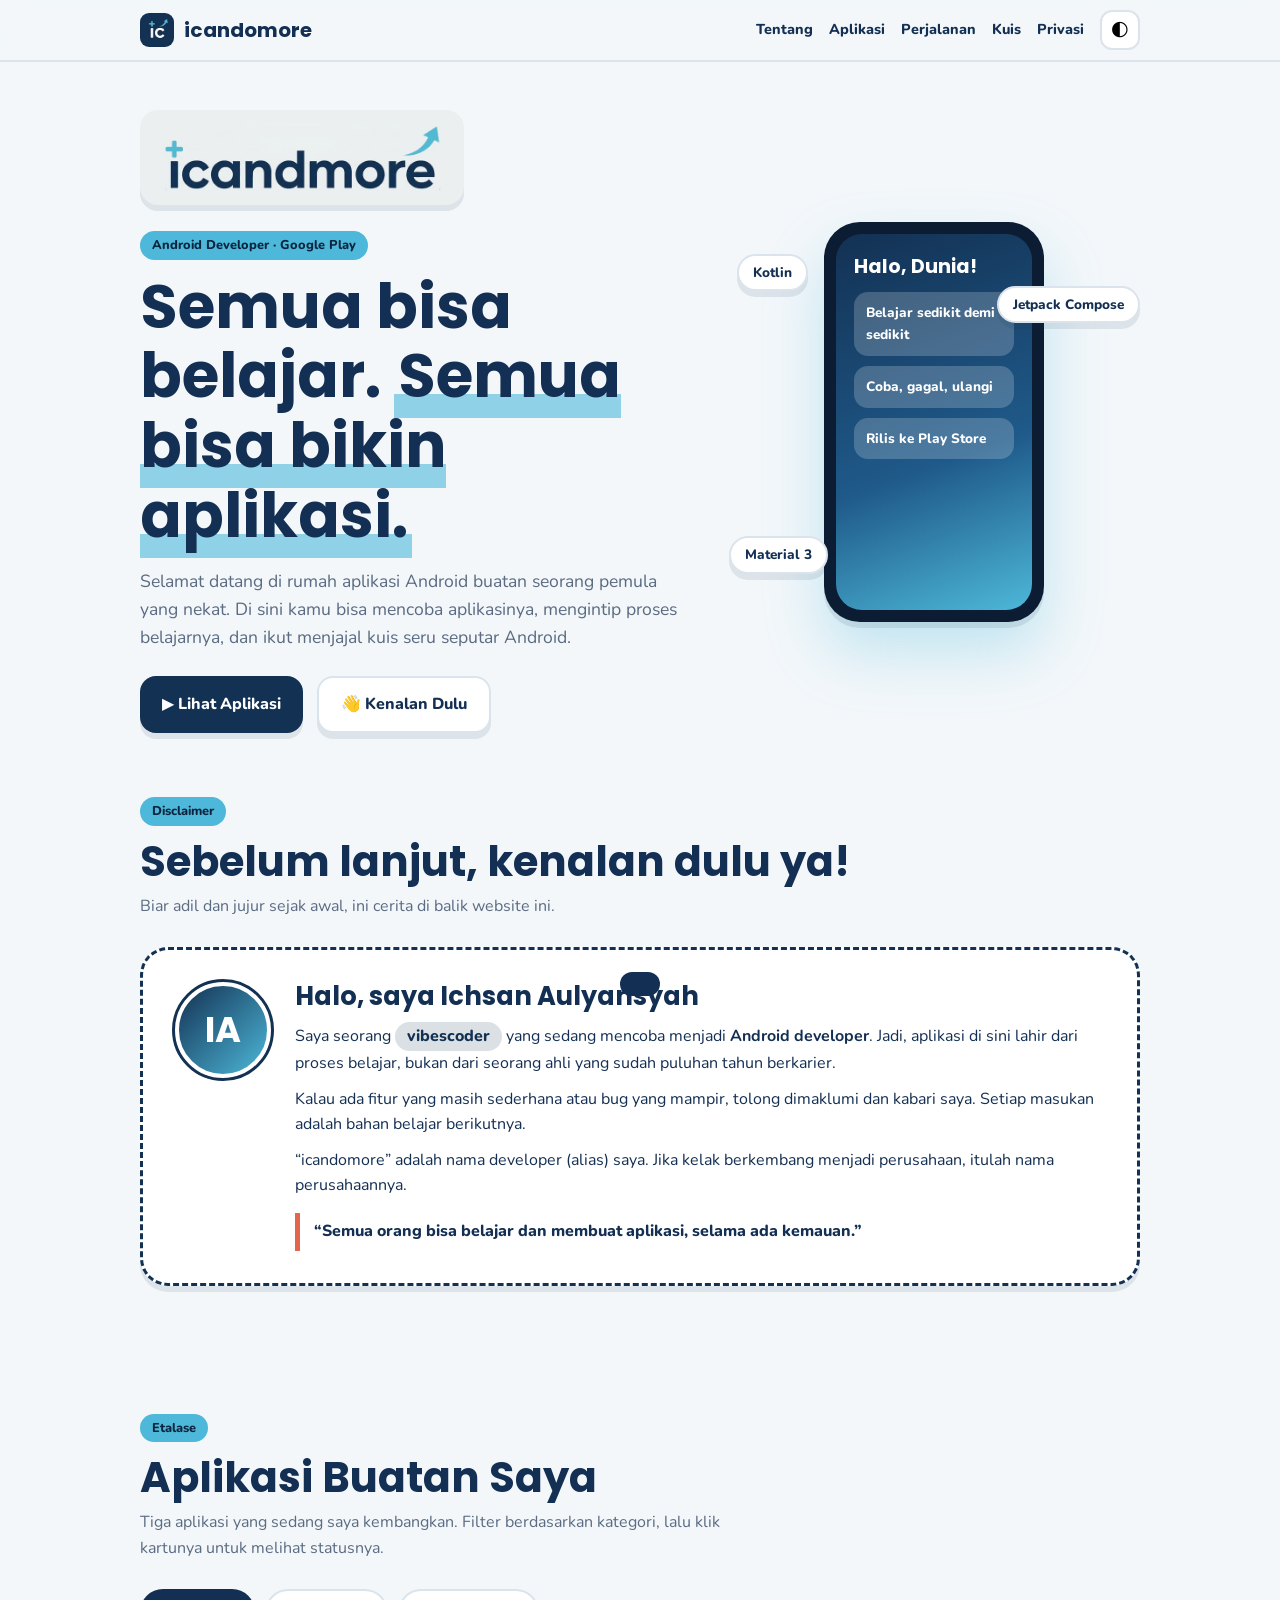
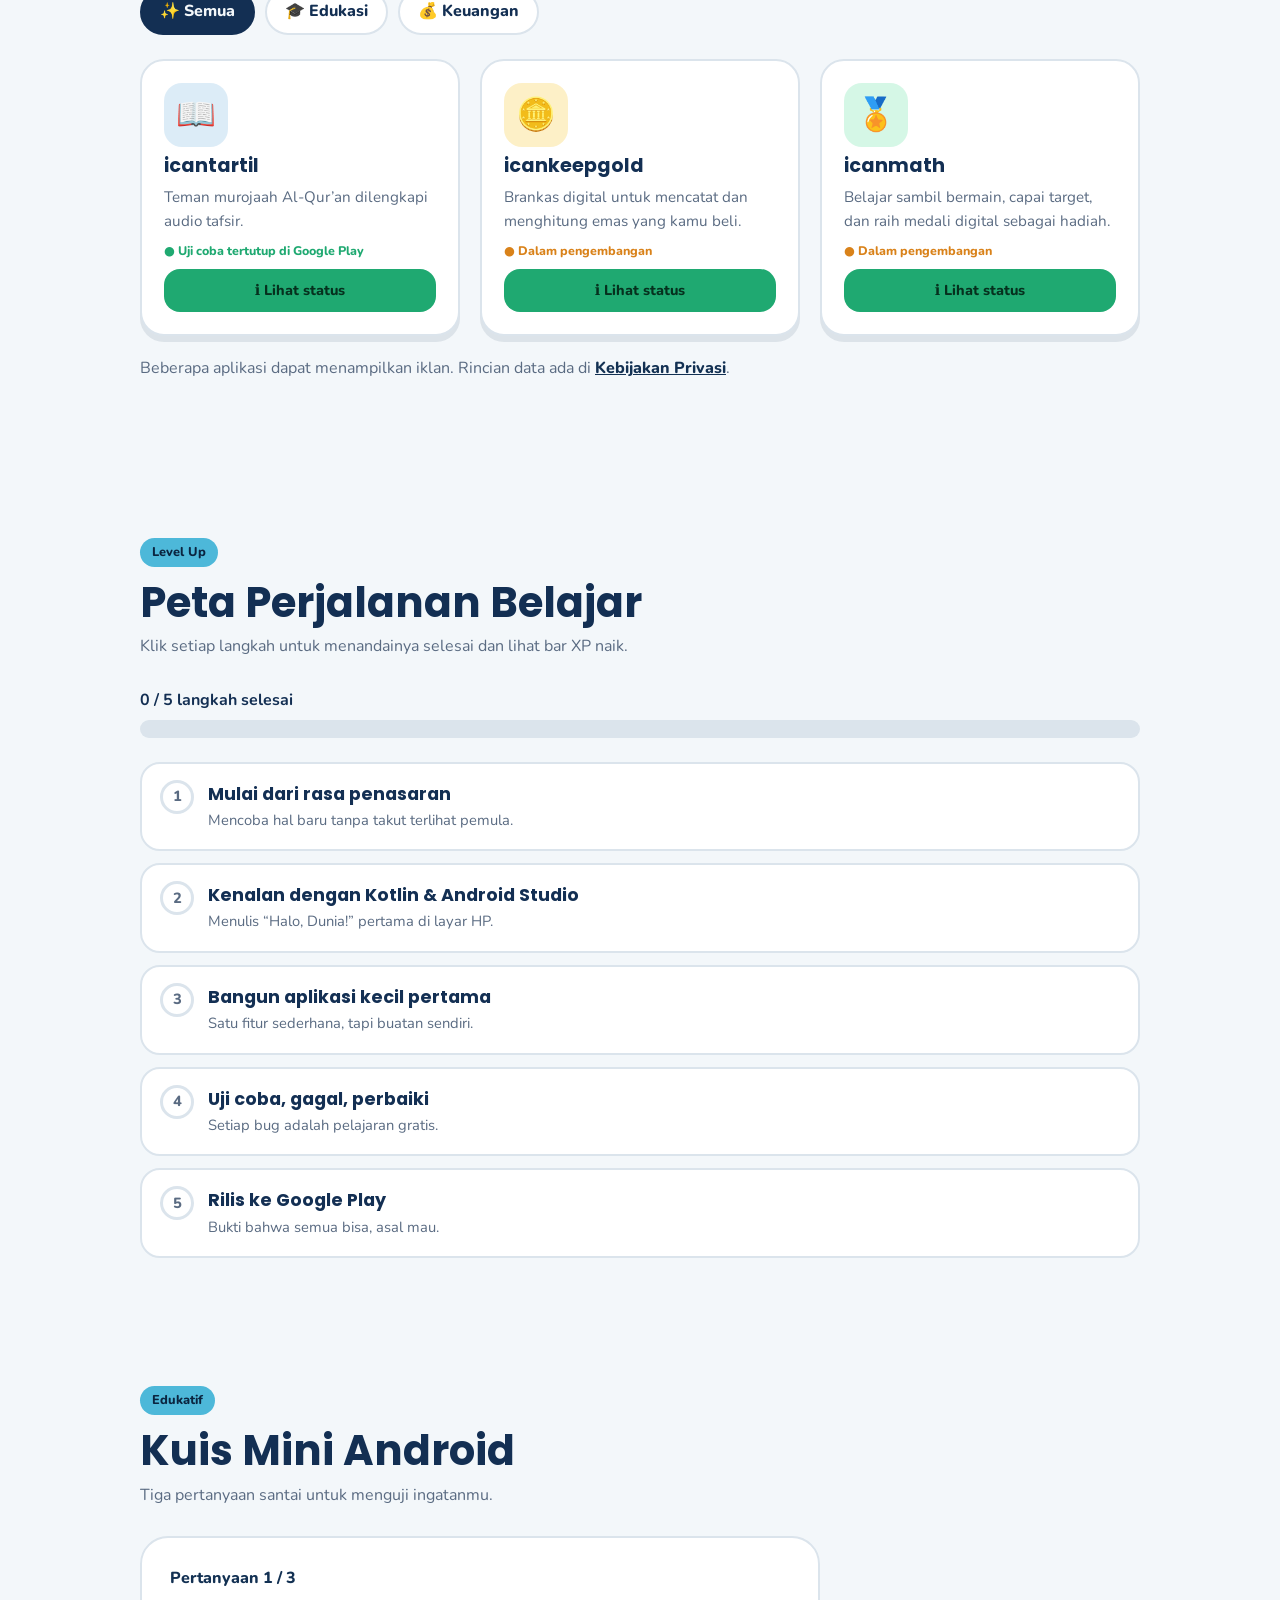
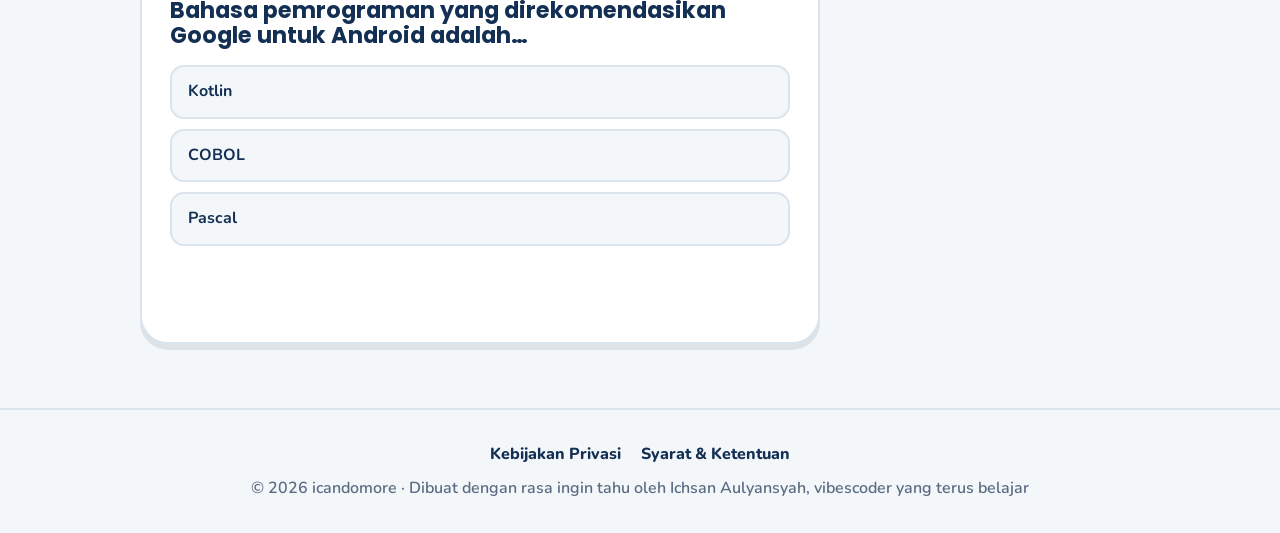
==== index.html @ beac6a64 "Add files via upload" ====
<!DOCTYPE html>
<html lang="id">
<head>
<meta charset="utf-8">
<meta name="viewport" content="width=device-width, initial-scale=1, viewport-fit=cover">
<title>icandomore · Ichsan Aulyansyah</title>
<meta name="theme-color" content="#133153">
<link rel="icon" type="image/png" href="[data-uri]">
<link rel="preconnect" href="https://fonts.googleapis.com">
<link href="https://fonts.googleapis.com/css2?family=Poppins:wght@500;600;700&family=Nunito:wght@400;600;800&display=swap" rel="stylesheet">
<style>
:root{--bg:#f3f7fa;--ink:#132f53;--mute:#5a6b82;--card:#ffffff;--line:#dbe4ec;--p:#133153;--pt:#ffffff;--o:#e5654a;--g:#1fa971;--y:#4db8d9;--sh:0 6px 0 rgba(19,49,83,.10);
box-sizing:border-box;padding-top:env(safe-area-inset-top,0px);padding-bottom:env(safe-area-inset-bottom,0px)}
@media (prefers-color-scheme:dark){:root:not([data-theme="light"]){--bg:#0c1b30;--ink:#eaf2fa;--mute:#9fb3c8;--card:#13294a;--line:#23406b;--p:#4db8d9;--pt:#08203a;--sh:0 6px 0 rgba(0,0,0,.35);color-scheme:dark}}
:root[data-theme="dark"]{--bg:#0c1b30;--ink:#eaf2fa;--mute:#9fb3c8;--card:#13294a;--line:#23406b;--p:#4db8d9;--pt:#08203a;--sh:0 6px 0 rgba(0,0,0,.35);color-scheme:dark}
html{scroll-behavior:smooth;scroll-padding-top:env(safe-area-inset-top,0px)}
*{box-sizing:border-box}
body{margin:0;background:var(--bg);color:var(--ink);font-family:Nunito,system-ui,sans-serif;line-height:1.6;overflow-x:hidden}
h1,h2,h3{font-family:Poppins,Nunito,system-ui,sans-serif;line-height:1.15;margin:0}
.wrap{max-width:1040px;margin:0 auto;padding:0 20px}
section{padding:64px 0}
.tag{display:inline-block;background:var(--y);color:#0b2540;font-weight:800;font-size:.8rem;padding:4px 12px;border-radius:99px;margin-bottom:12px}
h2{font-size:clamp(1.8rem,5vw,2.6rem);margin-bottom:8px}
.sub{color:var(--mute);margin:0 0 28px;max-width:60ch}
nav{position:sticky;top:0;z-index:10;background:color-mix(in srgb,var(--bg) 85%,transparent);backdrop-filter:blur(10px);border-bottom:2px solid var(--line)}
nav .wrap{display:flex;align-items:center;justify-content:space-between;height:60px}
.logo{font-family:Poppins;font-weight:700;font-size:1.25rem;text-decoration:none;color:var(--ink)}
.logo{display:flex;align-items:center;gap:10px}.logo img{border-radius:9px;display:block}
.brandcard{display:inline-block;background:#ebeff0;border-radius:18px;padding:14px 22px;margin-bottom:18px;box-shadow:var(--sh)}.brandcard img{display:block;width:min(280px,68vw);height:auto}
.links{display:flex;gap:16px;align-items:center}
.links a{color:var(--ink);text-decoration:none;font-weight:800;font-size:.9rem}
.links a:hover{color:var(--p)}
@media(max-width:640px){.links a{display:none}}
button{font:inherit;cursor:pointer}
.icon-btn{border:2px solid var(--line);background:var(--card);border-radius:12px;width:40px;height:40px;font-size:1.1rem}
.btn{display:inline-flex;align-items:center;gap:8px;border:0;border-radius:16px;padding:14px 22px;font-weight:800;text-decoration:none;transition:transform .15s,box-shadow .15s;box-shadow:var(--sh)}
.btn:hover{transform:translateY(-3px)}.btn:active{transform:translateY(4px);box-shadow:0 2px 0 rgba(0,0,0,.2)}
.btn.p{background:var(--p);color:var(--pt)}.btn.s{background:var(--card);color:var(--ink);border:2px solid var(--line)}
/* hero */
.hero{display:grid;grid-template-columns:1.15fr .85fr;gap:32px;align-items:center;padding-top:48px}
@media(max-width:820px){.hero{grid-template-columns:1fr}}
.hero h1{font-size:clamp(2.3rem,7vw,3.8rem)}
.hl{background:linear-gradient(transparent 72%,color-mix(in srgb,var(--y) 60%,transparent) 72%);color:var(--ink);padding:0 4px}
.hero p{font-size:1.1rem;color:var(--mute);max-width:52ch;margin:16px 0 24px}
.cta{display:flex;gap:14px;flex-wrap:wrap}
.stage{position:relative;display:grid;place-items:center;min-height:380px}
.phone{width:220px;height:400px;background:#0b1c33;border-radius:36px;padding:12px;box-shadow:var(--sh),0 30px 60px rgba(77,184,217,.3);animation:bob 4s ease-in-out infinite;position:relative}
.screen{background:linear-gradient(160deg,#133153,#1f5a8a 60%,#4db8d9);border-radius:26px;height:100%;padding:18px;color:#fff;display:flex;flex-direction:column;gap:10px;overflow:hidden}
.screen b{font-family:Poppins;font-size:1.2rem}
.chip{background:rgba(255,255,255,.2);border-radius:14px;padding:10px 12px;font-size:.85rem;font-weight:800;animation:pop 3s infinite}
.chip:nth-child(3){animation-delay:.6s}.chip:nth-child(4){animation-delay:1.2s}
.fl{position:absolute;background:var(--card);border:2px solid var(--line);border-radius:99px;padding:6px 14px;font-weight:800;font-size:.85rem;box-shadow:var(--sh);animation:bob 3s ease-in-out infinite;cursor:pointer;user-select:none}
.fl:hover{border-color:var(--y)}
@keyframes bob{50%{transform:translateY(-14px)}}
@keyframes pop{50%{transform:scale(1.05)}}
/* disclaimer */
.note{position:relative;background:var(--card);border:3px dashed var(--p);border-radius:28px;padding:32px;box-shadow:var(--sh);display:grid;grid-template-columns:auto 1fr;gap:24px}
@media(max-width:640px){.note{grid-template-columns:1fr;padding:24px}}
.avatar{width:96px;height:96px;border-radius:50%;background:linear-gradient(135deg,#133153,#4db8d9);display:grid;place-items:center;font-family:Poppins;font-weight:700;font-size:2.2rem;color:#fff;border:4px solid var(--card);outline:3px solid var(--p)}
.note h3{font-size:1.6rem;margin-bottom:10px}
.note p{margin:0 0 10px}
.pill{display:inline-block;background:color-mix(in srgb,var(--p) 15%,transparent);color:var(--p);font-weight:800;padding:2px 12px;border-radius:99px}
.quote{border-left:5px solid var(--o);padding:6px 14px;font-weight:800;margin-top:14px}
/* apps */
.filters{display:flex;gap:10px;flex-wrap:wrap;margin-bottom:24px}
.f{border:2px solid var(--line);background:var(--card);color:var(--ink);border-radius:99px;padding:8px 18px;font-weight:800}
.f.on{background:var(--ink);color:var(--bg);border-color:var(--ink)}
.grid{display:grid;grid-template-columns:repeat(auto-fill,minmax(240px,1fr));gap:20px}
.app{background:var(--card);border:2px solid var(--line);border-radius:24px;padding:22px;box-shadow:var(--sh);transition:transform .2s;display:flex;flex-direction:column;gap:8px}
.app:hover{transform:translateY(-6px) rotate(-1deg)}
.app .ic{width:64px;height:64px;border-radius:18px;display:grid;place-items:center;font-size:2rem}
.app h3{font-size:1.2rem}.app p{margin:0;color:var(--mute);font-size:.95rem;flex:1}
.st{font-size:.78rem;font-weight:800;color:var(--g)}
.app .btn{padding:10px 16px;font-size:.9rem;justify-content:center;box-shadow:none;background:var(--g);color:#06301e}
.hide{display:none}
/* journey */
.bar{height:18px;background:var(--line);border-radius:99px;overflow:hidden;margin:6px 0 24px}
.bar i{display:block;height:100%;width:0;background:linear-gradient(90deg,var(--g),var(--y));border-radius:99px;transition:width .5s cubic-bezier(.3,1.6,.5,1)}
.steps{display:grid;gap:12px}
.step{background:var(--card);border:2px solid var(--line);border-radius:20px;padding:16px 18px;display:flex;gap:14px;align-items:flex-start;cursor:pointer;text-align:left;width:100%;color:var(--ink);transition:.2s}
.step:hover{border-color:var(--p)}
.step .ck{flex:none;width:34px;height:34px;border-radius:50%;border:3px solid var(--line);display:grid;place-items:center;font-weight:800;transition:.2s}
.step.done{border-color:var(--g)}.step.done .ck{background:var(--g);border-color:var(--g);color:#06301e}
.step b{font-family:Poppins;font-size:1.1rem;display:block}.step span{color:var(--mute);font-size:.92rem}
/* quiz */
.quiz{background:var(--card);border:2px solid var(--line);border-radius:28px;padding:28px;box-shadow:var(--sh);max-width:680px}
.qn{font-weight:800;color:var(--p)}
.quiz h3{font-size:1.4rem;margin:6px 0 16px}
.opts{display:grid;gap:10px}
.opt{border:2px solid var(--line);background:var(--bg);color:var(--ink);border-radius:14px;padding:12px 16px;text-align:left;font-weight:700}
.opt:hover:not(:disabled){border-color:var(--p)}
.opt.ok{background:var(--g);border-color:var(--g);color:#06301e}
.opt.no{background:var(--o);border-color:var(--o);color:#fff;animation:shake .3s}
@keyframes shake{25%{transform:translateX(-6px)}75%{transform:translateX(6px)}}
.fb{min-height:48px;margin:14px 0 6px;font-size:.95rem}
footer{border-top:2px solid var(--line);padding:32px 0;text-align:center;color:var(--mute);font-weight:600}
.toast{position:fixed;left:50%;bottom:calc(24px + env(safe-area-inset-bottom,0px));transform:translate(-50%,120px);background:var(--ink);color:var(--bg);padding:12px 20px;border-radius:14px;font-weight:800;transition:.4s;z-index:20;max-width:90vw;text-align:center}
.toast.show{transform:translate(-50%,0)}
@media(prefers-reduced-motion:reduce){*{animation:none!important;transition:none!important}}

.doc{max-width:760px;margin:0 auto;padding:40px 20px 64px}
.doc h1{font-size:clamp(1.9rem,6vw,2.6rem);margin:8px 0 6px}
.doc .upd{color:var(--mute);font-weight:700;margin:0 0 24px}
.doc h2{font-size:1.25rem;margin:30px 0 8px}
.doc ul{padding-left:22px}.doc li{margin:4px 0}
.doc a,.sub a{color:var(--p);font-weight:800}
.box{background:var(--card);border:2px solid var(--line);border-radius:18px;padding:16px 20px;box-shadow:var(--sh);margin:20px 0}
.ph{background:#ffe08a;color:#231a3a;padding:0 6px;border-radius:6px;font-weight:800}
footer a{color:var(--ink);margin:0 10px;font-weight:800;text-decoration:none}footer a:hover{color:var(--p)}
@media(max-width:640px){.links a.keep{display:inline}.links{gap:12px}}
</style>
</head>
<body>
<nav><div class="wrap">
  <a class="logo" href="#top"><img src="[data-uri]" alt="" width="34" height="34">icandomore</a>
  <div class="links"><a href="#tentang">Tentang</a><a href="#aplikasi">Aplikasi</a><a href="#perjalanan">Perjalanan</a><a href="#kuis">Kuis</a><a href="privacy.html">Privasi</a>
  <button class="icon-btn" id="theme" aria-label="Ganti tema">🌓</button></div>
</div></nav>

<main id="top">
<div class="wrap hero">
  <div>
    <div class="brandcard"><img src="[data-uri]" alt="Logo icandomore"></div><br><span class="tag">Android Developer · Google Play</span>
    <h1>Semua bisa belajar. <span class="hl">Semua bisa bikin aplikasi.</span></h1>
    <p>Selamat datang di rumah aplikasi Android buatan seorang pemula yang nekat. Di sini kamu bisa mencoba aplikasinya, mengintip proses belajarnya, dan ikut menjajal kuis seru seputar Android.</p>
    <div class="cta"><a class="btn p" href="#aplikasi">▶ Lihat Aplikasi</a><a class="btn s" href="#tentang">👋 Kenalan Dulu</a></div>
  </div>
  <div class="stage">
    <div class="phone"><div class="screen"><b>Halo, Dunia!</b>
      <div class="chip">Belajar sedikit demi sedikit</div><div class="chip">Coba, gagal, ulangi</div><div class="chip">Rilis ke Play Store</div></div></div>
    <span class="fl" style="top:8%;left:2%" data-m="Kotlin: bahasa utama Android modern.">Kotlin</span>
    <span class="fl" style="top:16%;right:0;animation-delay:.6s" data-m="Jetpack Compose: UI deklaratif untuk Android.">Jetpack Compose</span>
    <span class="fl" style="bottom:12%;left:0;animation-delay:1.2s" data-m="Material 3: panduan desain resmi dari Google.">Material 3</span>
  </div>
</div>

<section id="tentang"><div class="wrap">
  <span class="tag">Disclaimer</span>
  <h2>Sebelum lanjut, kenalan dulu ya!</h2>
  <p class="sub">Biar adil dan jujur sejak awal, ini cerita di balik website ini.</p>
  <div class="note">
    <div class="avatar">IA</div>
    <div>
      <h3>Halo, saya Ichsan Aulyansyah</h3>
      <p>Saya seorang <span class="pill">vibescoder</span> yang sedang mencoba menjadi <b>Android developer</b>. Jadi, aplikasi di sini lahir dari proses belajar, bukan dari seorang ahli yang sudah puluhan tahun berkarier.</p>
      <p>Kalau ada fitur yang masih sederhana atau bug yang mampir, tolong dimaklumi dan kabari saya. Setiap masukan adalah bahan belajar berikutnya.</p>
      <p>“icandomore” adalah nama developer (alias) saya. Jika kelak berkembang menjadi perusahaan, itulah nama perusahaannya.</p>
      <div class="quote">“Semua orang bisa belajar dan membuat aplikasi, selama ada kemauan.”</div>
    </div>
  </div>
</div></section>

<section id="aplikasi"><div class="wrap">
  <span class="tag">Etalase</span>
  <h2>Aplikasi Buatan Saya</h2>
  <p class="sub">Tiga aplikasi yang sedang saya kembangkan. Filter berdasarkan kategori, lalu klik kartunya untuk melihat statusnya.</p>
  <div class="filters" id="filters">
    <button class="f on" data-c="all">✨ Semua</button><button class="f" data-c="edu">🎓 Edukasi</button><button class="f" data-c="fin">💰 Keuangan</button>
  </div>
  <div class="grid" id="apps"></div>
  <p class="sub" style="margin-top:20px">Beberapa aplikasi dapat menampilkan iklan. Rincian data ada di <a href="privacy.html">Kebijakan Privasi</a>.</p>
</div></section>

<section id="perjalanan"><div class="wrap">
  <span class="tag">Level Up</span>
  <h2>Peta Perjalanan Belajar</h2>
  <p class="sub">Klik setiap langkah untuk menandainya selesai dan lihat bar XP naik.</p>
  <b id="xpt">0 / 5 langkah selesai</b>
  <div class="bar"><i id="xp"></i></div>
  <div class="steps" id="steps"></div>
</div></section>

<section id="kuis"><div class="wrap">
  <span class="tag">Edukatif</span>
  <h2>Kuis Mini Android</h2>
  <p class="sub">Tiga pertanyaan santai untuk menguji ingatanmu.</p>
  <div class="quiz" id="quiz"></div>
</div></section>
</main>

<footer><div class="wrap"><p style="margin:0 0 8px"><a href="privacy.html">Kebijakan Privasi</a><a href="terms.html">Syarat &amp; Ketentuan</a></p>© 2026 icandomore · Dibuat dengan rasa ingin tahu oleh Ichsan Aulyansyah, vibescoder yang terus belajar</div></footer>
<div class="toast" id="toast"></div>

<script>
const $=s=>document.querySelector(s);
let tt;function toast(m){const t=$('#toast');t.textContent=m;t.classList.add('show');clearTimeout(tt);tt=setTimeout(()=>t.classList.remove('show'),2200)}
$('#theme').onclick=()=>{const r=document.documentElement;const dark=r.dataset.theme?r.dataset.theme==='dark':matchMedia('(prefers-color-scheme:dark)').matches;r.dataset.theme=dark?'light':'dark'};
document.querySelectorAll('.fl').forEach(e=>e.onclick=()=>toast(e.dataset.m));

const APPS=[
 {n:'icantartil',d:'Teman murojaah Al-Qur’an dilengkapi audio tafsir.',c:'edu',i:'📖',b:'#dcecf7',s:'● Uji coba tertutup di Google Play',k:'#1fa971',t:'icantartil sedang uji coba tertutup di Google Play. Segera rilis!'},
 {n:'icankeepgold',d:'Brankas digital untuk mencatat dan menghitung emas yang kamu beli.',c:'fin',i:'🪙',b:'#fdf0c7',s:'● Dalam pengembangan',k:'#d9821a',t:'icankeepgold masih dalam pengembangan. Nantikan ya!'},
 {n:'icanmath',d:'Belajar sambil bermain, capai target, dan raih medali digital sebagai hadiah.',c:'edu',i:'🏅',b:'#d5f7e6',s:'● Dalam pengembangan',k:'#d9821a',t:'icanmath masih dalam pengembangan. Nantikan ya!'}];
const grid=$('#apps');
grid.innerHTML=APPS.map(a=>`<article class="app" data-c="${a.c}"><div class="ic" style="background:${a.b}">${a.i}</div><h3>${a.n}</h3><p>${a.d}</p><span class="st" style="color:${a.k}">${a.s}</span><button class="btn" data-t="${a.t}">ℹ️ Lihat status</button></article>`).join('');
grid.onclick=e=>{const b=e.target.closest('button[data-t]');if(b)toast(b.dataset.t)};
$('#filters').onclick=e=>{const f=e.target.closest('.f');if(!f)return;document.querySelectorAll('.f').forEach(x=>x.classList.toggle('on',x===f));
 grid.querySelectorAll('.app').forEach(a=>a.classList.toggle('hide',f.dataset.c!=='all'&&a.dataset.c!==f.dataset.c))};

const ST=[
 ['Mulai dari rasa penasaran','Mencoba hal baru tanpa takut terlihat pemula.'],
 ['Kenalan dengan Kotlin & Android Studio','Menulis “Halo, Dunia!” pertama di layar HP.'],
 ['Bangun aplikasi kecil pertama','Satu fitur sederhana, tapi buatan sendiri.'],
 ['Uji coba, gagal, perbaiki','Setiap bug adalah pelajaran gratis.'],
 ['Rilis ke Google Play','Bukti bahwa semua bisa, asal mau.']];
const sw=$('#steps');
sw.innerHTML=ST.map((s,i)=>`<button class="step"><span class="ck">${i+1}</span><div><b>${s[0]}</b><span>${s[1]}</span></div></button>`).join('');
sw.onclick=e=>{const s=e.target.closest('.step');if(!s)return;s.classList.toggle('done');
 const ck=s.querySelector('.ck'),i=[...sw.children].indexOf(s)+1;ck.textContent=s.classList.contains('done')?'✓':i;
 const n=sw.querySelectorAll('.done').length;$('#xp').style.width=n/ST.length*100+'%';
 $('#xpt').textContent=`${n} / ${ST.length} langkah selesai`;
 if(n===ST.length)toast('🎉 Level maksimal! Kamu pasti bisa!')};

const Q=[
 {q:'Bahasa pemrograman yang direkomendasikan Google untuk Android adalah…',o:['Kotlin','COBOL','Pascal'],a:0,e:'Kotlin jadi bahasa utama untuk pengembangan Android modern.'},
 {q:'IDE resmi untuk membuat aplikasi Android bernama…',o:['Notepad','Android Studio','Paint'],a:1,e:'Android Studio dilengkapi emulator, editor, dan debugger.'},
 {q:'Toko aplikasi resmi untuk merilis aplikasi Android adalah…',o:['Google Play Store','Warung Kopi Store','Play Cassette'],a:0,e:'Aplikasi dirilis lewat Google Play Console.'}];
let qi=0,sc=0;
function show(){const q=$('#quiz');
 if(qi>=Q.length){q.innerHTML=`<div class="qn">Selesai! 🎉</div><h3>Skormu ${sc} dari ${Q.length}</h3><p>${sc===Q.length?'Sempurna! Kamu siap jadi developer.':'Mantap, terus belajar ya!'}</p><button class="btn p" id="rs">🔁 Main lagi</button>`;
  $('#rs').onclick=()=>{qi=0;sc=0;show()};return}
 const c=Q[qi];
 q.innerHTML=`<div class="qn">Pertanyaan ${qi+1} / ${Q.length}</div><h3>${c.q}</h3><div class="opts">${c.o.map((o,i)=>`<button class="opt" data-i="${i}">${o}</button>`).join('')}</div><div class="fb" id="fb"></div>`;
 q.querySelectorAll('.opt').forEach(b=>b.onclick=()=>{const i=+b.dataset.i,ok=i===c.a;if(ok)sc++;
  q.querySelectorAll('.opt').forEach(x=>{x.disabled=true;if(+x.dataset.i===c.a)x.classList.add('ok')});
  if(!ok)b.classList.add('no');
  $('#fb').innerHTML=`<b>${ok?'✅ Benar!':'❌ Belum tepat.'}</b> ${c.e} <br><br><button class="btn p" id="nx">Lanjut ➜</button>`;
  $('#nx').onclick=()=>{qi++;show()}})}
show();
</script>
</body>
</html>
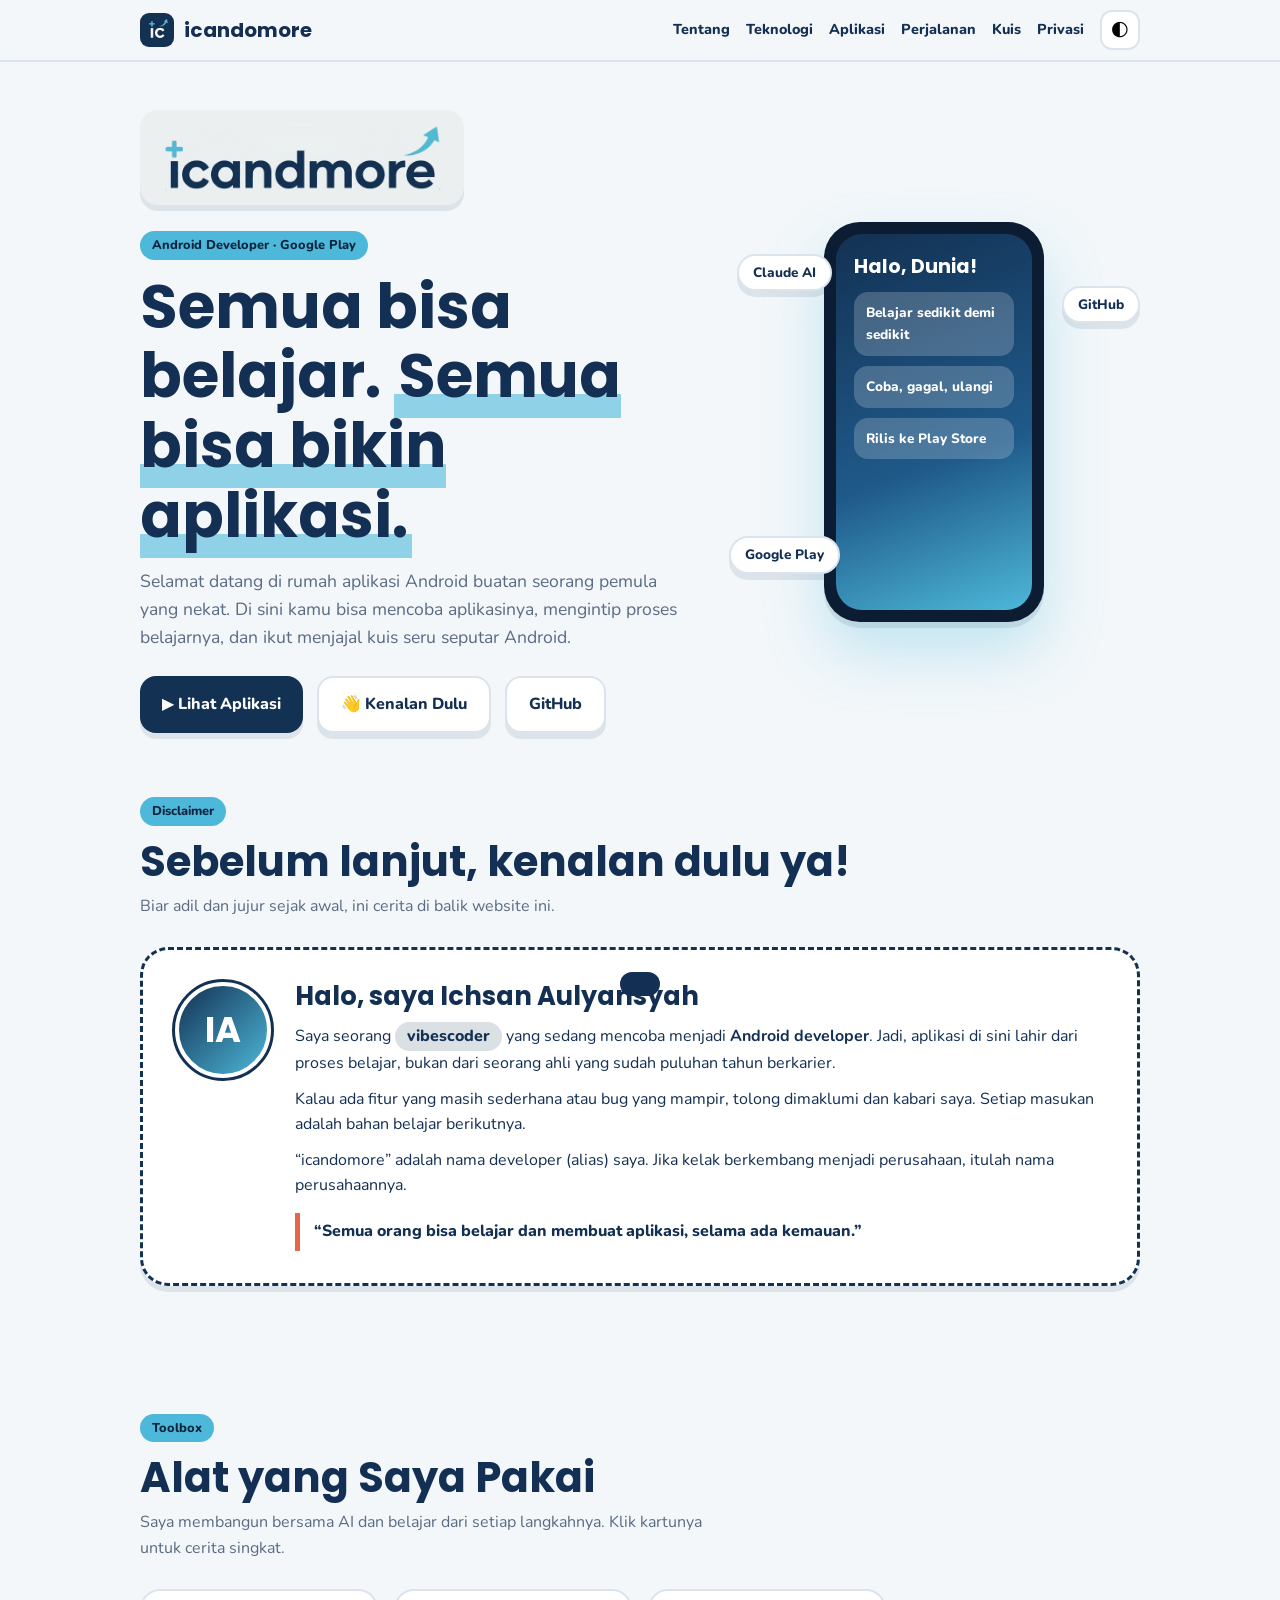
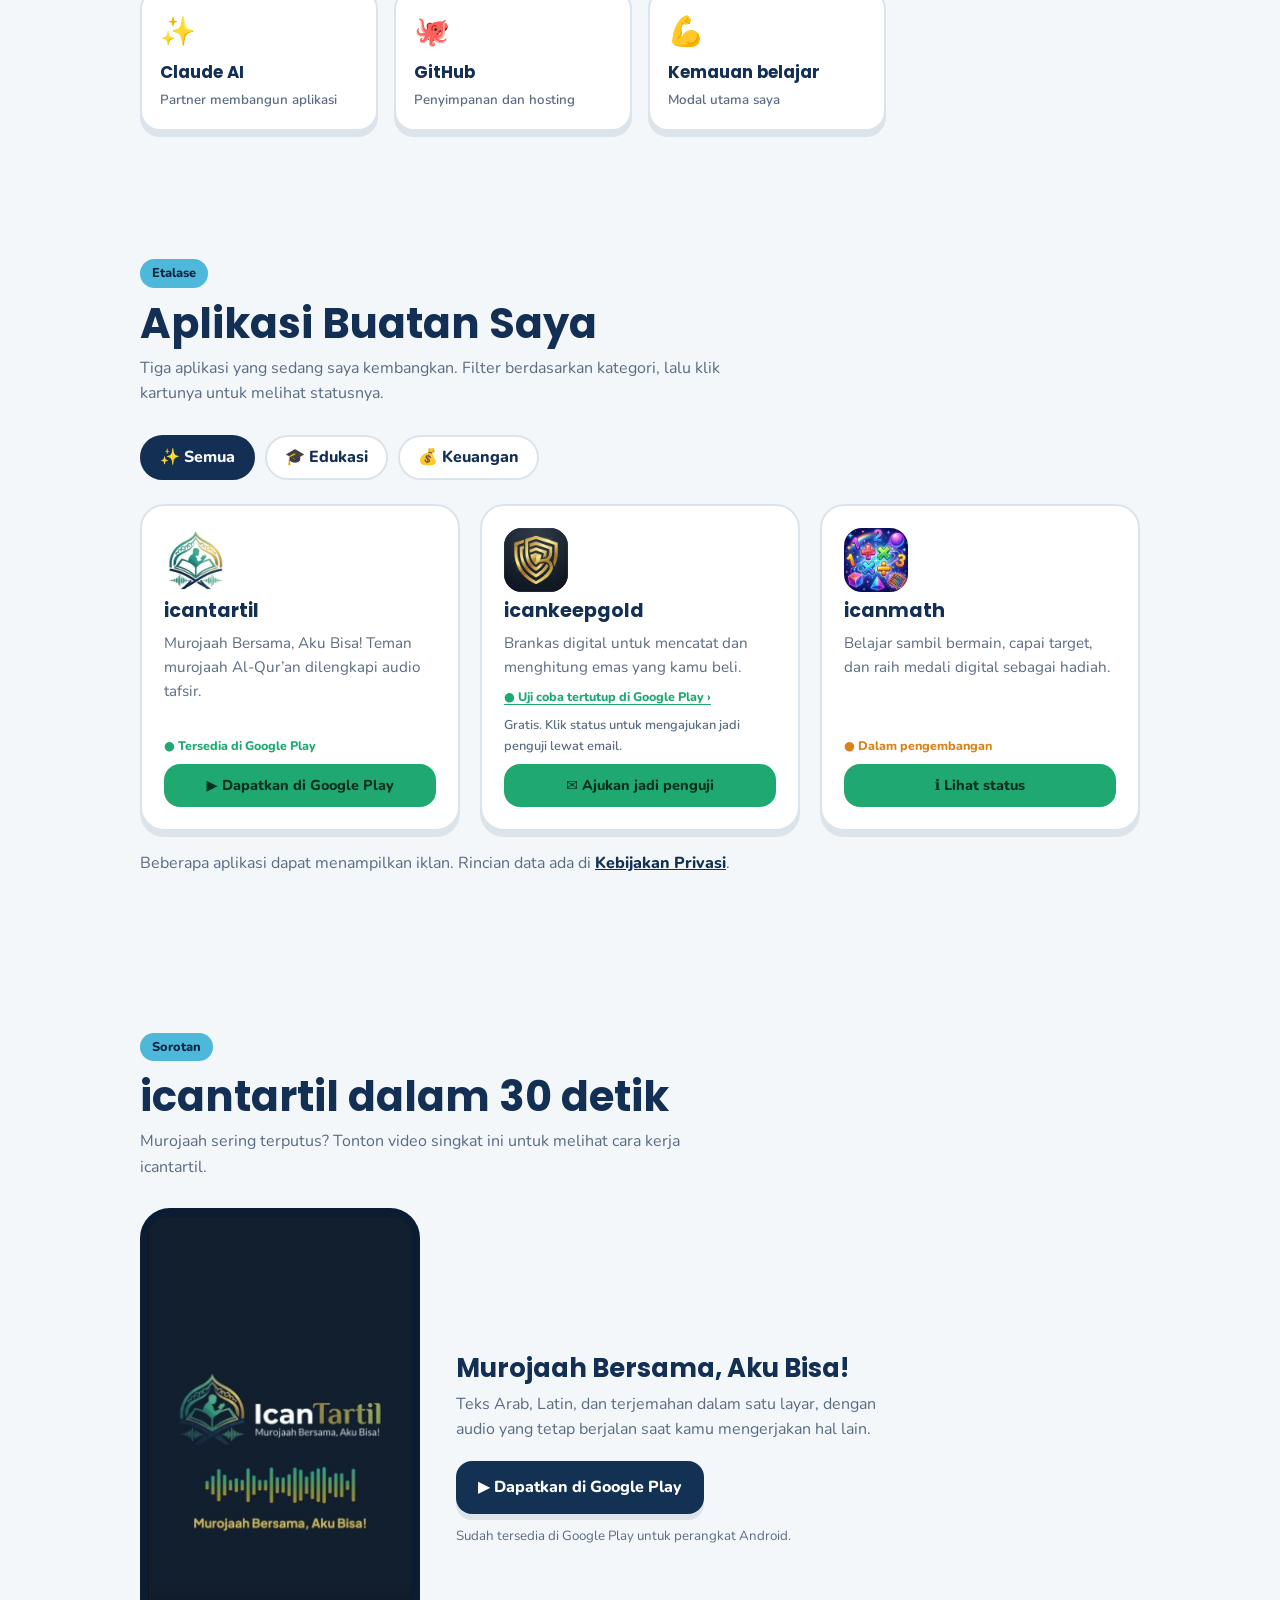
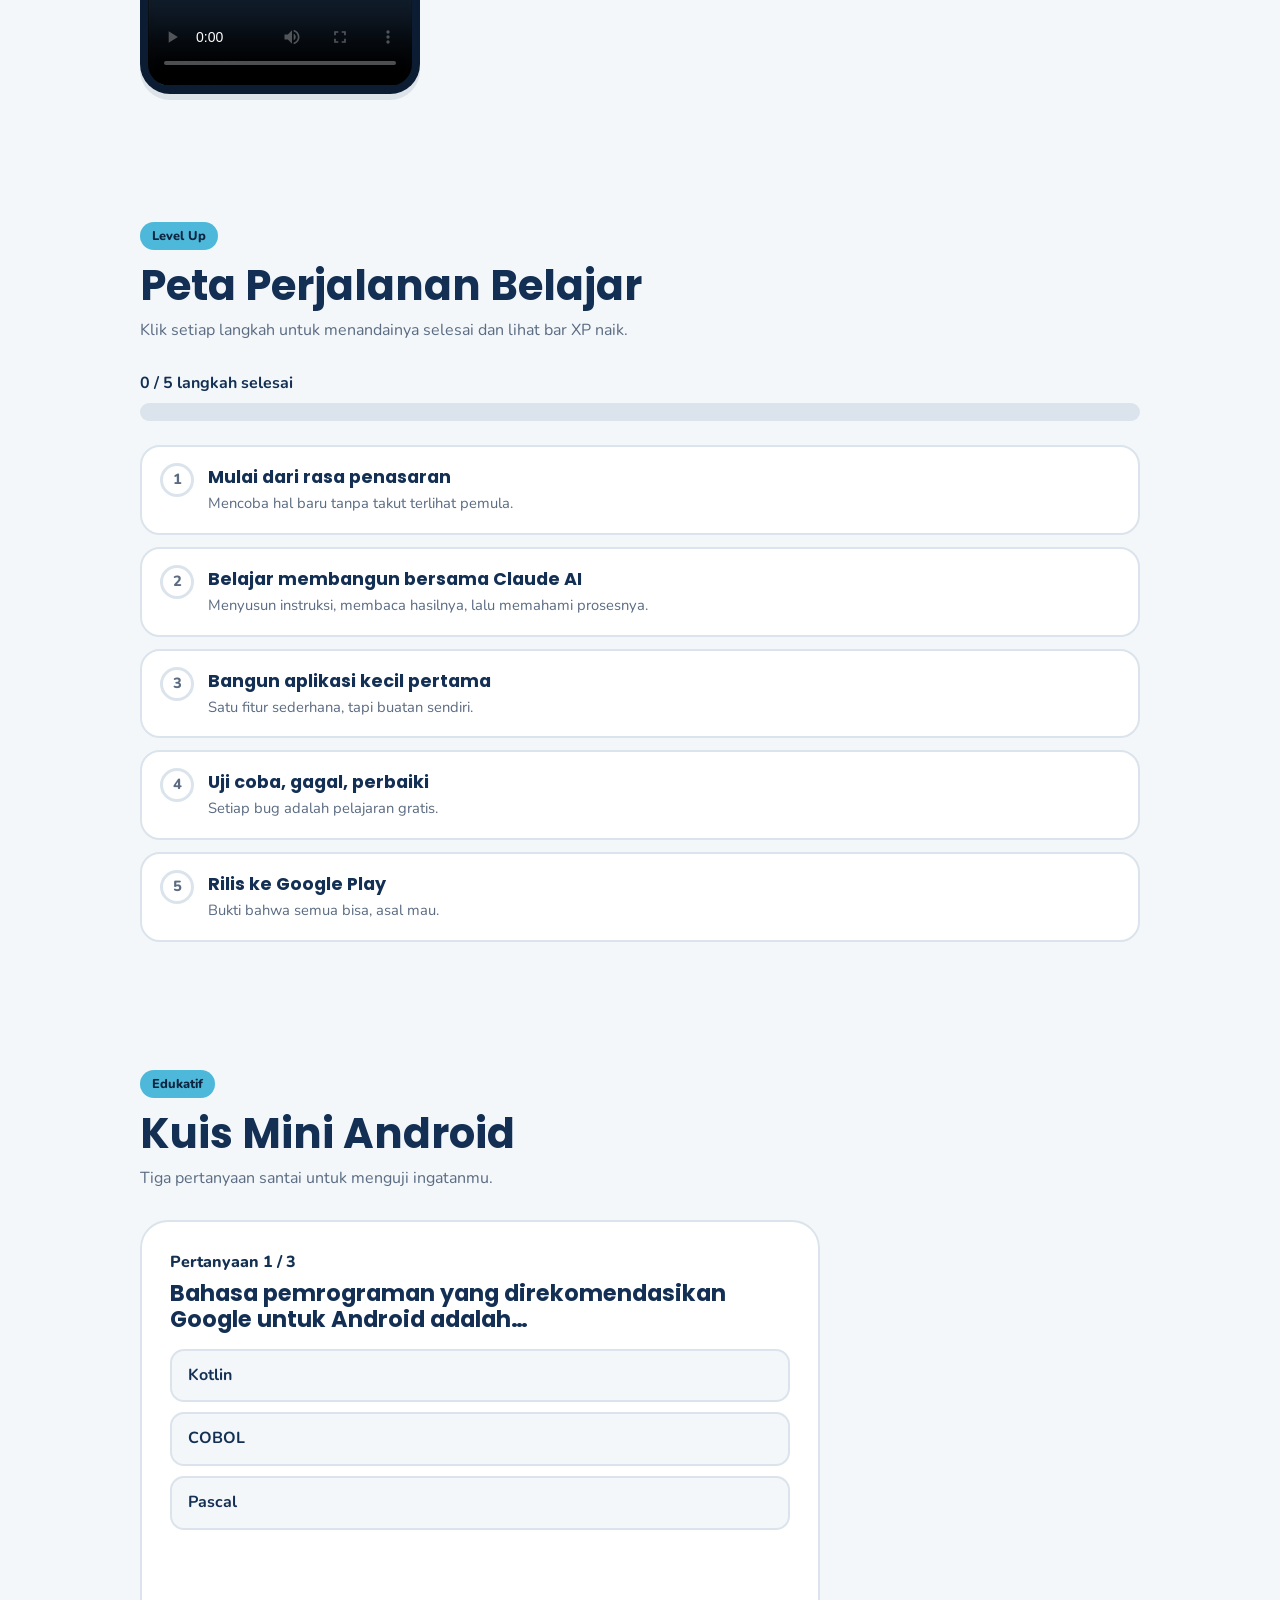
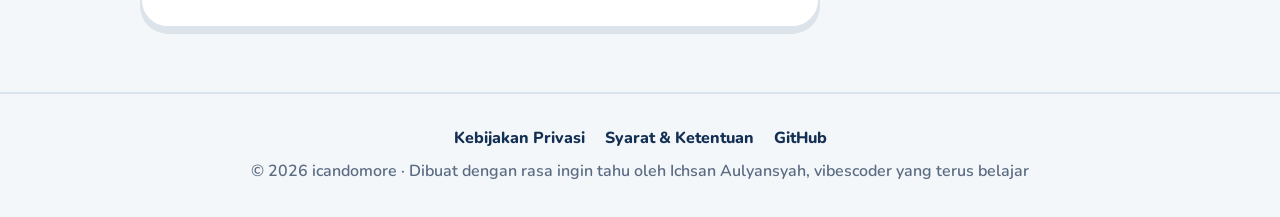
==== commit eb9bec88: "Add files via upload" ====
--- a/index.html
+++ b/index.html
@@ -5,6 +5,7 @@
 <meta name="viewport" content="width=device-width, initial-scale=1, viewport-fit=cover">
 <title>icandomore · Ichsan Aulyansyah</title>
 <meta name="theme-color" content="#133153">
+<meta name="description" content="Portofolio Ichsan Aulyansyah (icandomore), Android developer pemula: alat, aplikasi, dan perjalanan belajar.">
 <link rel="icon" type="image/png" href="[data-uri]">
 <link rel="preconnect" href="https://fonts.googleapis.com">
 <link href="https://fonts.googleapis.com/css2?family=Poppins:wght@500;600;700&family=Nunito:wght@400;600;800&display=swap" rel="stylesheet">
@@ -108,12 +109,24 @@
 .ph{background:#ffe08a;color:#231a3a;padding:0 6px;border-radius:6px;font-weight:800}
 footer a{color:var(--ink);margin:0 10px;font-weight:800;text-decoration:none}footer a:hover{color:var(--p)}
 @media(max-width:640px){.links a.keep{display:inline}.links{gap:12px}}
+.tech-grid{display:grid;grid-template-columns:repeat(auto-fill,minmax(200px,1fr));gap:16px}
+.tech{background:var(--card);border:2px solid var(--line);border-radius:20px;padding:18px;text-align:left;color:var(--ink);box-shadow:var(--sh);display:flex;flex-direction:column;gap:4px;transition:transform .2s,border-color .2s}
+.tech:hover{transform:translateY(-5px);border-color:var(--y)}
+.tech span{font-size:1.8rem}.tech b{font-family:Poppins,Nunito,system-ui,sans-serif;font-size:1.05rem}.tech small{color:var(--mute);font-weight:600}
+.app .ic{overflow:hidden}.app .ic img{width:100%;height:100%;object-fit:cover;display:block}
+.fr{display:block;color:var(--mute);font-weight:600;font-size:.8rem}
+a.st{text-decoration:underline;text-underline-offset:3px;font-weight:800}
+.vid{display:grid;grid-template-columns:auto 1fr;gap:36px;align-items:center}
+.vframe{width:min(280px,80vw);border-radius:30px;padding:8px;background:#0b1c33;box-shadow:var(--sh)}
+.vframe video{display:block;width:100%;aspect-ratio:9/16;border-radius:22px;background:#000;object-fit:cover}
+.vtext h3{font-size:1.6rem;margin-bottom:8px}.vtext p{color:var(--mute);max-width:46ch;margin:0 0 18px}.vtext small{display:block;color:var(--mute);margin-top:12px;max-width:46ch}
+@media(max-width:720px){.vid{grid-template-columns:1fr;justify-items:center;text-align:center}.vtext p,.vtext small{margin-left:auto;margin-right:auto}}
 </style>
 </head>
 <body>
 <nav><div class="wrap">
   <a class="logo" href="#top"><img src="[data-uri]" alt="" width="34" height="34">icandomore</a>
-  <div class="links"><a href="#tentang">Tentang</a><a href="#aplikasi">Aplikasi</a><a href="#perjalanan">Perjalanan</a><a href="#kuis">Kuis</a><a href="privacy.html">Privasi</a>
+  <div class="links"><a href="#tentang">Tentang</a><a href="#teknologi">Teknologi</a><a href="#aplikasi">Aplikasi</a><a href="#perjalanan">Perjalanan</a><a href="#kuis">Kuis</a><a href="privacy.html">Privasi</a>
   <button class="icon-btn" id="theme" aria-label="Ganti tema">🌓</button></div>
 </div></nav>
 
@@ -123,14 +136,14 @@
     <div class="brandcard"><img src="[data-uri]" alt="Logo icandomore"></div><br><span class="tag">Android Developer · Google Play</span>
     <h1>Semua bisa belajar. <span class="hl">Semua bisa bikin aplikasi.</span></h1>
     <p>Selamat datang di rumah aplikasi Android buatan seorang pemula yang nekat. Di sini kamu bisa mencoba aplikasinya, mengintip proses belajarnya, dan ikut menjajal kuis seru seputar Android.</p>
-    <div class="cta"><a class="btn p" href="#aplikasi">▶ Lihat Aplikasi</a><a class="btn s" href="#tentang">👋 Kenalan Dulu</a></div>
+    <div class="cta"><a class="btn p" href="#aplikasi">▶ Lihat Aplikasi</a><a class="btn s" href="#tentang">👋 Kenalan Dulu</a><a class="btn s" href="https://github.com/maxican2019" rel="noopener">GitHub</a></div>
   </div>
   <div class="stage">
     <div class="phone"><div class="screen"><b>Halo, Dunia!</b>
       <div class="chip">Belajar sedikit demi sedikit</div><div class="chip">Coba, gagal, ulangi</div><div class="chip">Rilis ke Play Store</div></div></div>
-    <span class="fl" style="top:8%;left:2%" data-m="Kotlin: bahasa utama Android modern.">Kotlin</span>
-    <span class="fl" style="top:16%;right:0;animation-delay:.6s" data-m="Jetpack Compose: UI deklaratif untuk Android.">Jetpack Compose</span>
-    <span class="fl" style="bottom:12%;left:0;animation-delay:1.2s" data-m="Material 3: panduan desain resmi dari Google.">Material 3</span>
+    <span class="fl" style="top:8%;left:2%" data-m="Partner saya membangun aplikasi: saya memberi instruksi, Claude membantu menulis kodenya.">Claude AI</span>
+    <span class="fl" style="top:16%;right:0;animation-delay:.6s" data-m="Website ini disimpan di GitHub dan tayang lewat GitHub Pages.">GitHub</span>
+    <span class="fl" style="bottom:12%;left:0;animation-delay:1.2s" data-m="Tujuan akhirnya: aplikasi rilis dan bisa dipakai semua orang.">Google Play</span>
   </div>
 </div>
 
@@ -150,6 +163,13 @@
   </div>
 </div></section>
 
+<section id="teknologi"><div class="wrap">
+  <span class="tag">Toolbox</span>
+  <h2>Alat yang Saya Pakai</h2>
+  <p class="sub">Saya membangun bersama AI dan belajar dari setiap langkahnya. Klik kartunya untuk cerita singkat.</p>
+  <div class="tech-grid"><button class="tech" data-m="Saya memberi instruksi, Claude membantu menulis dan menjelaskan kode, lalu saya belajar dari hasilnya."><span>✨</span><b>Claude AI</b><small>Partner membangun aplikasi</small></button><button class="tech" data-m="Website ini disimpan di GitHub dan ditayangkan lewat GitHub Pages."><span>🐙</span><b>GitHub</b><small>Penyimpanan dan hosting</small></button><button class="tech" data-m="Alat secanggih apa pun baru berjalan kalau ada kemauan. Semua bisa belajar!"><span>💪</span><b>Kemauan belajar</b><small>Modal utama saya</small></button></div>
+</div></section>
+
 <section id="aplikasi"><div class="wrap">
   <span class="tag">Etalase</span>
   <h2>Aplikasi Buatan Saya</h2>
@@ -159,6 +179,16 @@
   </div>
   <div class="grid" id="apps"></div>
   <p class="sub" style="margin-top:20px">Beberapa aplikasi dapat menampilkan iklan. Rincian data ada di <a href="privacy.html">Kebijakan Privasi</a>.</p>
+</div></section>
+
+<section id="video"><div class="wrap">
+  <span class="tag">Sorotan</span>
+  <h2>icantartil dalam 30 detik</h2>
+  <p class="sub">Murojaah sering terputus? Tonton video singkat ini untuk melihat cara kerja icantartil.</p>
+  <div class="vid">
+    <div class="vframe"><video controls playsinline preload="metadata" poster="video/poster.jpg"><source src="video/icantartil-promo.mp4" type="video/mp4">Browser kamu belum mendukung pemutar video.</video></div>
+    <div class="vtext"><h3>Murojaah Bersama, Aku Bisa!</h3><p>Teks Arab, Latin, dan terjemahan dalam satu layar, dengan audio yang tetap berjalan saat kamu mengerjakan hal lain.</p><a class="btn p" href="https://play.google.com/store/apps/details?id=id.icantartil.app" target="_blank" rel="noopener">▶ Dapatkan di Google Play</a><small>Sudah tersedia di Google Play untuk perangkat Android.</small></div>
+  </div>
 </div></section>
 
 <section id="perjalanan"><div class="wrap">
@@ -178,7 +208,7 @@
 </div></section>
 </main>
 
-<footer><div class="wrap"><p style="margin:0 0 8px"><a href="privacy.html">Kebijakan Privasi</a><a href="terms.html">Syarat &amp; Ketentuan</a></p>© 2026 icandomore · Dibuat dengan rasa ingin tahu oleh Ichsan Aulyansyah, vibescoder yang terus belajar</div></footer>
+<footer><div class="wrap"><p style="margin:0 0 8px"><a href="privacy.html">Kebijakan Privasi</a><a href="terms.html">Syarat &amp; Ketentuan</a><a href="https://github.com/maxican2019" rel="noopener">GitHub</a></p>© 2026 icandomore · Dibuat dengan rasa ingin tahu oleh Ichsan Aulyansyah, vibescoder yang terus belajar</div></footer>
 <div class="toast" id="toast"></div>
 
 <script>
@@ -187,19 +217,28 @@
 $('#theme').onclick=()=>{const r=document.documentElement;const dark=r.dataset.theme?r.dataset.theme==='dark':matchMedia('(prefers-color-scheme:dark)').matches;r.dataset.theme=dark?'light':'dark'};
 document.querySelectorAll('.fl').forEach(e=>e.onclick=()=>toast(e.dataset.m));
 
+const IMG={icantartil:'[data-uri]',icanmath:'[data-uri]',icankeepgold:'[data-uri]'};
+const MAIL='ican.aulya@gmail.com';
+const tester=n=>'mailto:'+MAIL+'?subject='+encodeURIComponent('Pengajuan penguji uji coba tertutup '+n)+'&body='+encodeURIComponent('Halo Ichsan,\n\nSaya ingin ikut uji coba tertutup '+n+' (gratis).\n\nEmail Google/Gmail yang saya pakai di Play Store:\nNama:\n\nTerima kasih!');
+const esc=s=>s.replace(/&/g,'&amp;');
 const APPS=[
- {n:'icantartil',d:'Teman murojaah Al-Qur’an dilengkapi audio tafsir.',c:'edu',i:'📖',b:'#dcecf7',s:'● Uji coba tertutup di Google Play',k:'#1fa971',t:'icantartil sedang uji coba tertutup di Google Play. Segera rilis!'},
- {n:'icankeepgold',d:'Brankas digital untuk mencatat dan menghitung emas yang kamu beli.',c:'fin',i:'🪙',b:'#fdf0c7',s:'● Dalam pengembangan',k:'#d9821a',t:'icankeepgold masih dalam pengembangan. Nantikan ya!'},
+ {n:'icantartil',d:'Murojaah Bersama, Aku Bisa! Teman murojaah Al-Qur’an dilengkapi audio tafsir.',c:'edu',i:'📖',b:'#ffffff',s:'● Tersedia di Google Play',k:'#1fa971',p:'https://play.google.com/store/apps/details?id=id.icantartil.app'},
+ {n:'icankeepgold',d:'Brankas digital untuk mencatat dan menghitung emas yang kamu beli.',c:'fin',i:'🪙',b:'#161c2c',s:'● Uji coba tertutup di Google Play',k:'#1fa971',m:1},
  {n:'icanmath',d:'Belajar sambil bermain, capai target, dan raih medali digital sebagai hadiah.',c:'edu',i:'🏅',b:'#d5f7e6',s:'● Dalam pengembangan',k:'#d9821a',t:'icanmath masih dalam pengembangan. Nantikan ya!'}];
 const grid=$('#apps');
-grid.innerHTML=APPS.map(a=>`<article class="app" data-c="${a.c}"><div class="ic" style="background:${a.b}">${a.i}</div><h3>${a.n}</h3><p>${a.d}</p><span class="st" style="color:${a.k}">${a.s}</span><button class="btn" data-t="${a.t}">ℹ️ Lihat status</button></article>`).join('');
+grid.innerHTML=APPS.map(a=>{
+ const ic=IMG[a.n]?`<img src="${IMG[a.n]}" alt="Ikon ${a.n}" width="64" height="64">`:a.i;
+ const mail=a.m?esc(tester(a.n)):'';
+ const st=a.m?`<a class="st" style="color:${a.k}" href="${mail}">${a.s} ›</a><small class="fr">Gratis. Klik status untuk mengajukan jadi penguji lewat email.</small>`:`<span class="st" style="color:${a.k}">${a.s}</span>`;
+ const btn=a.p?`<a class="btn" href="${a.p}" target="_blank" rel="noopener">▶ Dapatkan di Google Play</a>`:a.m?`<a class="btn" href="${mail}">✉️ Ajukan jadi penguji</a>`:`<button class="btn" data-t="${a.t}">ℹ️ Lihat status</button>`;
+ return `<article class="app" data-c="${a.c}"><div class="ic" style="background:${a.b}">${ic}</div><h3>${a.n}</h3><p>${a.d}</p>${st}${btn}</article>`}).join('');
 grid.onclick=e=>{const b=e.target.closest('button[data-t]');if(b)toast(b.dataset.t)};
 $('#filters').onclick=e=>{const f=e.target.closest('.f');if(!f)return;document.querySelectorAll('.f').forEach(x=>x.classList.toggle('on',x===f));
  grid.querySelectorAll('.app').forEach(a=>a.classList.toggle('hide',f.dataset.c!=='all'&&a.dataset.c!==f.dataset.c))};
 
 const ST=[
  ['Mulai dari rasa penasaran','Mencoba hal baru tanpa takut terlihat pemula.'],
- ['Kenalan dengan Kotlin & Android Studio','Menulis “Halo, Dunia!” pertama di layar HP.'],
+ ['Belajar membangun bersama Claude AI','Menyusun instruksi, membaca hasilnya, lalu memahami prosesnya.'],
  ['Bangun aplikasi kecil pertama','Satu fitur sederhana, tapi buatan sendiri.'],
  ['Uji coba, gagal, perbaiki','Setiap bug adalah pelajaran gratis.'],
  ['Rilis ke Google Play','Bukti bahwa semua bisa, asal mau.']];
@@ -227,6 +266,7 @@
   $('#fb').innerHTML=`<b>${ok?'✅ Benar!':'❌ Belum tepat.'}</b> ${c.e} <br><br><button class="btn p" id="nx">Lanjut ➜</button>`;
   $('#nx').onclick=()=>{qi++;show()}})}
 show();
+document.querySelectorAll('.tech').forEach(b=>b.onclick=()=>toast(b.dataset.m));
 </script>
 </body>
 </html>
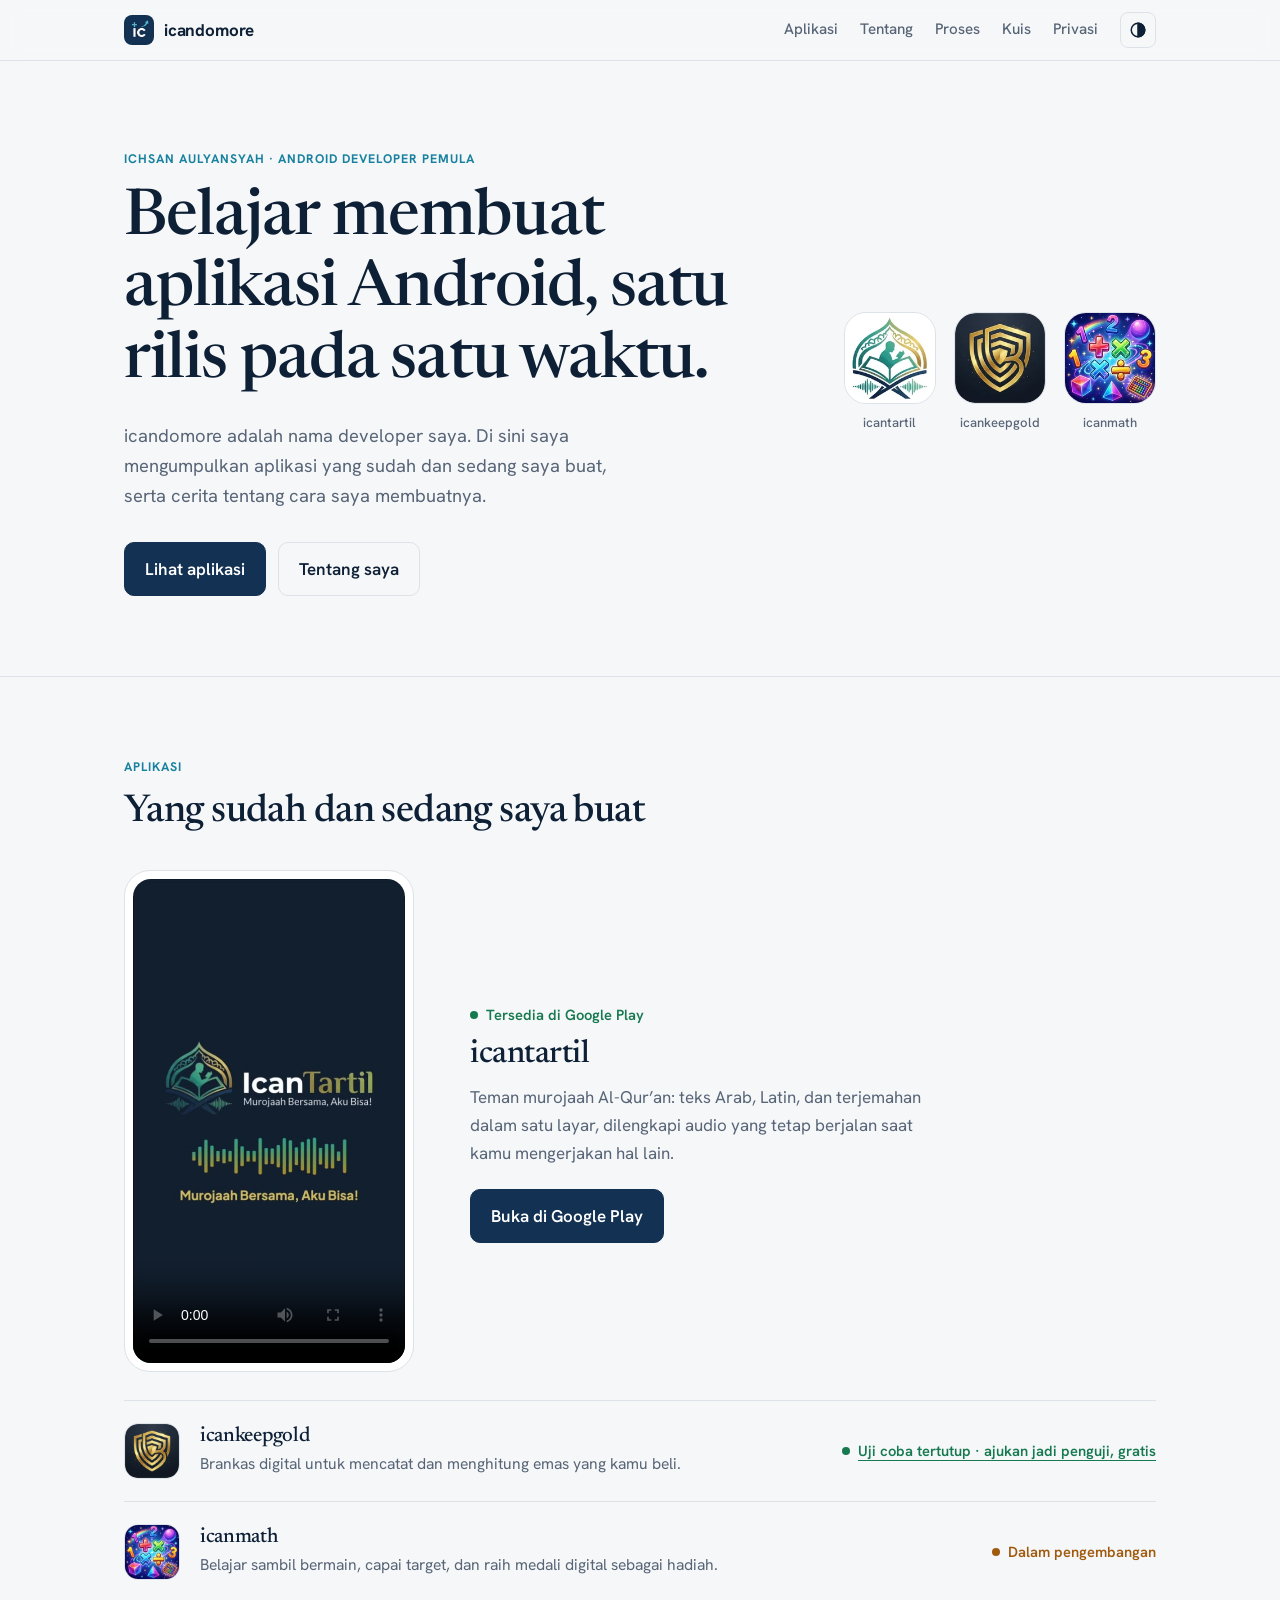
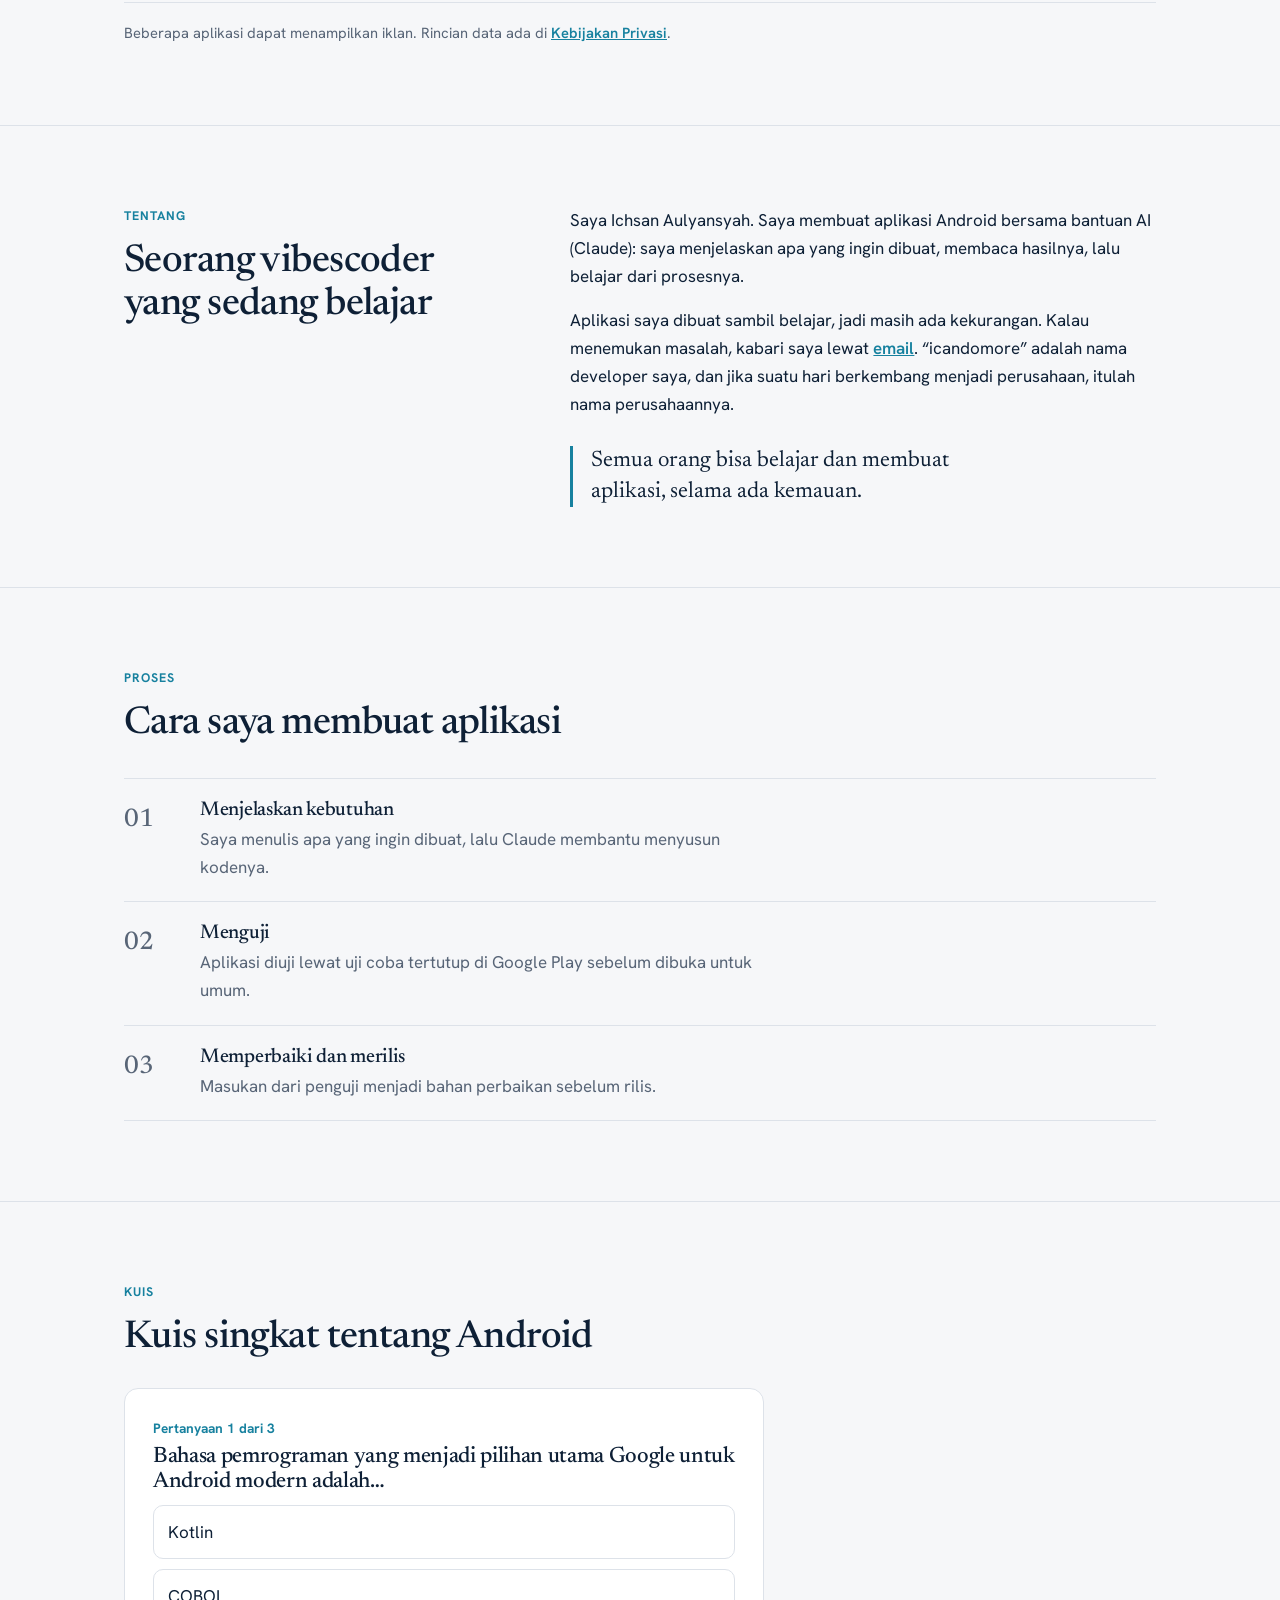
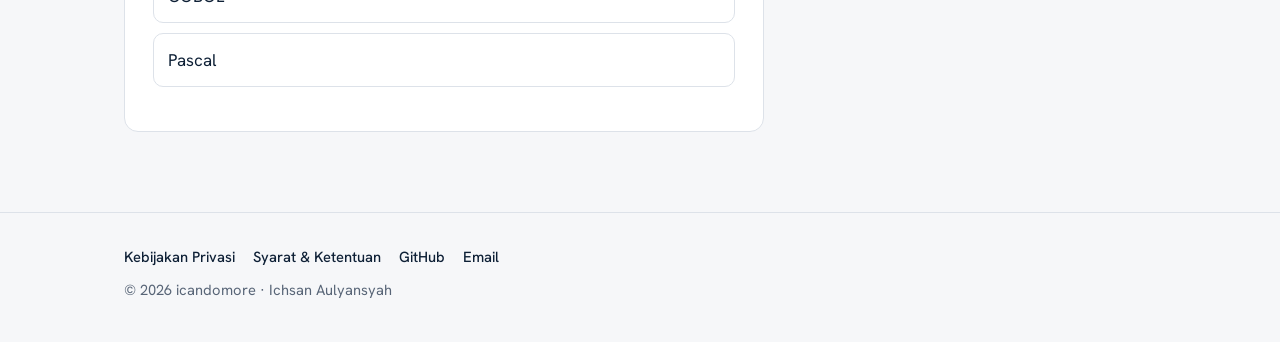
==== commit e87536ca: "Add files via upload" ====
--- a/index.html
+++ b/index.html
@@ -1,272 +1,36 @@
-<!DOCTYPE html>
-<html lang="id">
-<head>
-<meta charset="utf-8">
-<meta name="viewport" content="width=device-width, initial-scale=1, viewport-fit=cover">
-<title>icandomore · Ichsan Aulyansyah</title>
-<meta name="theme-color" content="#133153">
-<meta name="description" content="Portofolio Ichsan Aulyansyah (icandomore), Android developer pemula: alat, aplikasi, dan perjalanan belajar.">
-<link rel="icon" type="image/png" href="[data-uri]">
-<link rel="preconnect" href="https://fonts.googleapis.com">
-<link href="https://fonts.googleapis.com/css2?family=Poppins:wght@500;600;700&family=Nunito:wght@400;600;800&display=swap" rel="stylesheet">
-<style>
-:root{--bg:#f3f7fa;--ink:#132f53;--mute:#5a6b82;--card:#ffffff;--line:#dbe4ec;--p:#133153;--pt:#ffffff;--o:#e5654a;--g:#1fa971;--y:#4db8d9;--sh:0 6px 0 rgba(19,49,83,.10);
-box-sizing:border-box;padding-top:env(safe-area-inset-top,0px);padding-bottom:env(safe-area-inset-bottom,0px)}
-@media (prefers-color-scheme:dark){:root:not([data-theme="light"]){--bg:#0c1b30;--ink:#eaf2fa;--mute:#9fb3c8;--card:#13294a;--line:#23406b;--p:#4db8d9;--pt:#08203a;--sh:0 6px 0 rgba(0,0,0,.35);color-scheme:dark}}
-:root[data-theme="dark"]{--bg:#0c1b30;--ink:#eaf2fa;--mute:#9fb3c8;--card:#13294a;--line:#23406b;--p:#4db8d9;--pt:#08203a;--sh:0 6px 0 rgba(0,0,0,.35);color-scheme:dark}
-html{scroll-behavior:smooth;scroll-padding-top:env(safe-area-inset-top,0px)}
-*{box-sizing:border-box}
-body{margin:0;background:var(--bg);color:var(--ink);font-family:Nunito,system-ui,sans-serif;line-height:1.6;overflow-x:hidden}
-h1,h2,h3{font-family:Poppins,Nunito,system-ui,sans-serif;line-height:1.15;margin:0}
-.wrap{max-width:1040px;margin:0 auto;padding:0 20px}
-section{padding:64px 0}
-.tag{display:inline-block;background:var(--y);color:#0b2540;font-weight:800;font-size:.8rem;padding:4px 12px;border-radius:99px;margin-bottom:12px}
-h2{font-size:clamp(1.8rem,5vw,2.6rem);margin-bottom:8px}
-.sub{color:var(--mute);margin:0 0 28px;max-width:60ch}
-nav{position:sticky;top:0;z-index:10;background:color-mix(in srgb,var(--bg) 85%,transparent);backdrop-filter:blur(10px);border-bottom:2px solid var(--line)}
-nav .wrap{display:flex;align-items:center;justify-content:space-between;height:60px}
-.logo{font-family:Poppins;font-weight:700;font-size:1.25rem;text-decoration:none;color:var(--ink)}
-.logo{display:flex;align-items:center;gap:10px}.logo img{border-radius:9px;display:block}
-.brandcard{display:inline-block;background:#ebeff0;border-radius:18px;padding:14px 22px;margin-bottom:18px;box-shadow:var(--sh)}.brandcard img{display:block;width:min(280px,68vw);height:auto}
-.links{display:flex;gap:16px;align-items:center}
-.links a{color:var(--ink);text-decoration:none;font-weight:800;font-size:.9rem}
-.links a:hover{color:var(--p)}
-@media(max-width:640px){.links a{display:none}}
-button{font:inherit;cursor:pointer}
-.icon-btn{border:2px solid var(--line);background:var(--card);border-radius:12px;width:40px;height:40px;font-size:1.1rem}
-.btn{display:inline-flex;align-items:center;gap:8px;border:0;border-radius:16px;padding:14px 22px;font-weight:800;text-decoration:none;transition:transform .15s,box-shadow .15s;box-shadow:var(--sh)}
-.btn:hover{transform:translateY(-3px)}.btn:active{transform:translateY(4px);box-shadow:0 2px 0 rgba(0,0,0,.2)}
-.btn.p{background:var(--p);color:var(--pt)}.btn.s{background:var(--card);color:var(--ink);border:2px solid var(--line)}
-/* hero */
-.hero{display:grid;grid-template-columns:1.15fr .85fr;gap:32px;align-items:center;padding-top:48px}
-@media(max-width:820px){.hero{grid-template-columns:1fr}}
-.hero h1{font-size:clamp(2.3rem,7vw,3.8rem)}
-.hl{background:linear-gradient(transparent 72%,color-mix(in srgb,var(--y) 60%,transparent) 72%);color:var(--ink);padding:0 4px}
-.hero p{font-size:1.1rem;color:var(--mute);max-width:52ch;margin:16px 0 24px}
-.cta{display:flex;gap:14px;flex-wrap:wrap}
-.stage{position:relative;display:grid;place-items:center;min-height:380px}
-.phone{width:220px;height:400px;background:#0b1c33;border-radius:36px;padding:12px;box-shadow:var(--sh),0 30px 60px rgba(77,184,217,.3);animation:bob 4s ease-in-out infinite;position:relative}
-.screen{background:linear-gradient(160deg,#133153,#1f5a8a 60%,#4db8d9);border-radius:26px;height:100%;padding:18px;color:#fff;display:flex;flex-direction:column;gap:10px;overflow:hidden}
-.screen b{font-family:Poppins;font-size:1.2rem}
-.chip{background:rgba(255,255,255,.2);border-radius:14px;padding:10px 12px;font-size:.85rem;font-weight:800;animation:pop 3s infinite}
-.chip:nth-child(3){animation-delay:.6s}.chip:nth-child(4){animation-delay:1.2s}
-.fl{position:absolute;background:var(--card);border:2px solid var(--line);border-radius:99px;padding:6px 14px;font-weight:800;font-size:.85rem;box-shadow:var(--sh);animation:bob 3s ease-in-out infinite;cursor:pointer;user-select:none}
-.fl:hover{border-color:var(--y)}
-@keyframes bob{50%{transform:translateY(-14px)}}
-@keyframes pop{50%{transform:scale(1.05)}}
-/* disclaimer */
-.note{position:relative;background:var(--card);border:3px dashed var(--p);border-radius:28px;padding:32px;box-shadow:var(--sh);display:grid;grid-template-columns:auto 1fr;gap:24px}
-@media(max-width:640px){.note{grid-template-columns:1fr;padding:24px}}
-.avatar{width:96px;height:96px;border-radius:50%;background:linear-gradient(135deg,#133153,#4db8d9);display:grid;place-items:center;font-family:Poppins;font-weight:700;font-size:2.2rem;color:#fff;border:4px solid var(--card);outline:3px solid var(--p)}
-.note h3{font-size:1.6rem;margin-bottom:10px}
-.note p{margin:0 0 10px}
-.pill{display:inline-block;background:color-mix(in srgb,var(--p) 15%,transparent);color:var(--p);font-weight:800;padding:2px 12px;border-radius:99px}
-.quote{border-left:5px solid var(--o);padding:6px 14px;font-weight:800;margin-top:14px}
-/* apps */
-.filters{display:flex;gap:10px;flex-wrap:wrap;margin-bottom:24px}
-.f{border:2px solid var(--line);background:var(--card);color:var(--ink);border-radius:99px;padding:8px 18px;font-weight:800}
-.f.on{background:var(--ink);color:var(--bg);border-color:var(--ink)}
-.grid{display:grid;grid-template-columns:repeat(auto-fill,minmax(240px,1fr));gap:20px}
-.app{background:var(--card);border:2px solid var(--line);border-radius:24px;padding:22px;box-shadow:var(--sh);transition:transform .2s;display:flex;flex-direction:column;gap:8px}
-.app:hover{transform:translateY(-6px) rotate(-1deg)}
-.app .ic{width:64px;height:64px;border-radius:18px;display:grid;place-items:center;font-size:2rem}
-.app h3{font-size:1.2rem}.app p{margin:0;color:var(--mute);font-size:.95rem;flex:1}
-.st{font-size:.78rem;font-weight:800;color:var(--g)}
-.app .btn{padding:10px 16px;font-size:.9rem;justify-content:center;box-shadow:none;background:var(--g);color:#06301e}
-.hide{display:none}
-/* journey */
-.bar{height:18px;background:var(--line);border-radius:99px;overflow:hidden;margin:6px 0 24px}
-.bar i{display:block;height:100%;width:0;background:linear-gradient(90deg,var(--g),var(--y));border-radius:99px;transition:width .5s cubic-bezier(.3,1.6,.5,1)}
-.steps{display:grid;gap:12px}
-.step{background:var(--card);border:2px solid var(--line);border-radius:20px;padding:16px 18px;display:flex;gap:14px;align-items:flex-start;cursor:pointer;text-align:left;width:100%;color:var(--ink);transition:.2s}
-.step:hover{border-color:var(--p)}
-.step .ck{flex:none;width:34px;height:34px;border-radius:50%;border:3px solid var(--line);display:grid;place-items:center;font-weight:800;transition:.2s}
-.step.done{border-color:var(--g)}.step.done .ck{background:var(--g);border-color:var(--g);color:#06301e}
-.step b{font-family:Poppins;font-size:1.1rem;display:block}.step span{color:var(--mute);font-size:.92rem}
-/* quiz */
-.quiz{background:var(--card);border:2px solid var(--line);border-radius:28px;padding:28px;box-shadow:var(--sh);max-width:680px}
-.qn{font-weight:800;color:var(--p)}
-.quiz h3{font-size:1.4rem;margin:6px 0 16px}
-.opts{display:grid;gap:10px}
-.opt{border:2px solid var(--line);background:var(--bg);color:var(--ink);border-radius:14px;padding:12px 16px;text-align:left;font-weight:700}
-.opt:hover:not(:disabled){border-color:var(--p)}
-.opt.ok{background:var(--g);border-color:var(--g);color:#06301e}
-.opt.no{background:var(--o);border-color:var(--o);color:#fff;animation:shake .3s}
-@keyframes shake{25%{transform:translateX(-6px)}75%{transform:translateX(6px)}}
-.fb{min-height:48px;margin:14px 0 6px;font-size:.95rem}
-footer{border-top:2px solid var(--line);padding:32px 0;text-align:center;color:var(--mute);font-weight:600}
-.toast{position:fixed;left:50%;bottom:calc(24px + env(safe-area-inset-bottom,0px));transform:translate(-50%,120px);background:var(--ink);color:var(--bg);padding:12px 20px;border-radius:14px;font-weight:800;transition:.4s;z-index:20;max-width:90vw;text-align:center}
-.toast.show{transform:translate(-50%,0)}
-@media(prefers-reduced-motion:reduce){*{animation:none!important;transition:none!important}}
-
-.doc{max-width:760px;margin:0 auto;padding:40px 20px 64px}
-.doc h1{font-size:clamp(1.9rem,6vw,2.6rem);margin:8px 0 6px}
-.doc .upd{color:var(--mute);font-weight:700;margin:0 0 24px}
-.doc h2{font-size:1.25rem;margin:30px 0 8px}
-.doc ul{padding-left:22px}.doc li{margin:4px 0}
-.doc a,.sub a{color:var(--p);font-weight:800}
-.box{background:var(--card);border:2px solid var(--line);border-radius:18px;padding:16px 20px;box-shadow:var(--sh);margin:20px 0}
-.ph{background:#ffe08a;color:#231a3a;padding:0 6px;border-radius:6px;font-weight:800}
-footer a{color:var(--ink);margin:0 10px;font-weight:800;text-decoration:none}footer a:hover{color:var(--p)}
-@media(max-width:640px){.links a.keep{display:inline}.links{gap:12px}}
-.tech-grid{display:grid;grid-template-columns:repeat(auto-fill,minmax(200px,1fr));gap:16px}
-.tech{background:var(--card);border:2px solid var(--line);border-radius:20px;padding:18px;text-align:left;color:var(--ink);box-shadow:var(--sh);display:flex;flex-direction:column;gap:4px;transition:transform .2s,border-color .2s}
-.tech:hover{transform:translateY(-5px);border-color:var(--y)}
-.tech span{font-size:1.8rem}.tech b{font-family:Poppins,Nunito,system-ui,sans-serif;font-size:1.05rem}.tech small{color:var(--mute);font-weight:600}
-.app .ic{overflow:hidden}.app .ic img{width:100%;height:100%;object-fit:cover;display:block}
-.fr{display:block;color:var(--mute);font-weight:600;font-size:.8rem}
-a.st{text-decoration:underline;text-underline-offset:3px;font-weight:800}
-.vid{display:grid;grid-template-columns:auto 1fr;gap:36px;align-items:center}
-.vframe{width:min(280px,80vw);border-radius:30px;padding:8px;background:#0b1c33;box-shadow:var(--sh)}
-.vframe video{display:block;width:100%;aspect-ratio:9/16;border-radius:22px;background:#000;object-fit:cover}
-.vtext h3{font-size:1.6rem;margin-bottom:8px}.vtext p{color:var(--mute);max-width:46ch;margin:0 0 18px}.vtext small{display:block;color:var(--mute);margin-top:12px;max-width:46ch}
-@media(max-width:720px){.vid{grid-template-columns:1fr;justify-items:center;text-align:center}.vtext p,.vtext small{margin-left:auto;margin-right:auto}}
-</style>
-</head>
-<body>
-<nav><div class="wrap">
-  <a class="logo" href="#top"><img src="[data-uri]" alt="" width="34" height="34">icandomore</a>
-  <div class="links"><a href="#tentang">Tentang</a><a href="#teknologi">Teknologi</a><a href="#aplikasi">Aplikasi</a><a href="#perjalanan">Perjalanan</a><a href="#kuis">Kuis</a><a href="privacy.html">Privasi</a>
-  <button class="icon-btn" id="theme" aria-label="Ganti tema">🌓</button></div>
-</div></nav>
-
-<main id="top">
-<div class="wrap hero">
-  <div>
-    <div class="brandcard"><img src="[data-uri]" alt="Logo icandomore"></div><br><span class="tag">Android Developer · Google Play</span>
-    <h1>Semua bisa belajar. <span class="hl">Semua bisa bikin aplikasi.</span></h1>
-    <p>Selamat datang di rumah aplikasi Android buatan seorang pemula yang nekat. Di sini kamu bisa mencoba aplikasinya, mengintip proses belajarnya, dan ikut menjajal kuis seru seputar Android.</p>
-    <div class="cta"><a class="btn p" href="#aplikasi">▶ Lihat Aplikasi</a><a class="btn s" href="#tentang">👋 Kenalan Dulu</a><a class="btn s" href="https://github.com/maxican2019" rel="noopener">GitHub</a></div>
-  </div>
-  <div class="stage">
-    <div class="phone"><div class="screen"><b>Halo, Dunia!</b>
-      <div class="chip">Belajar sedikit demi sedikit</div><div class="chip">Coba, gagal, ulangi</div><div class="chip">Rilis ke Play Store</div></div></div>
-    <span class="fl" style="top:8%;left:2%" data-m="Partner saya membangun aplikasi: saya memberi instruksi, Claude membantu menulis kodenya.">Claude AI</span>
-    <span class="fl" style="top:16%;right:0;animation-delay:.6s" data-m="Website ini disimpan di GitHub dan tayang lewat GitHub Pages.">GitHub</span>
-    <span class="fl" style="bottom:12%;left:0;animation-delay:1.2s" data-m="Tujuan akhirnya: aplikasi rilis dan bisa dipakai semua orang.">Google Play</span>
-  </div>
-</div>
-
-<section id="tentang"><div class="wrap">
-  <span class="tag">Disclaimer</span>
-  <h2>Sebelum lanjut, kenalan dulu ya!</h2>
-  <p class="sub">Biar adil dan jujur sejak awal, ini cerita di balik website ini.</p>
-  <div class="note">
-    <div class="avatar">IA</div>
-    <div>
-      <h3>Halo, saya Ichsan Aulyansyah</h3>
-      <p>Saya seorang <span class="pill">vibescoder</span> yang sedang mencoba menjadi <b>Android developer</b>. Jadi, aplikasi di sini lahir dari proses belajar, bukan dari seorang ahli yang sudah puluhan tahun berkarier.</p>
-      <p>Kalau ada fitur yang masih sederhana atau bug yang mampir, tolong dimaklumi dan kabari saya. Setiap masukan adalah bahan belajar berikutnya.</p>
-      <p>“icandomore” adalah nama developer (alias) saya. Jika kelak berkembang menjadi perusahaan, itulah nama perusahaannya.</p>
-      <div class="quote">“Semua orang bisa belajar dan membuat aplikasi, selama ada kemauan.”</div>
-    </div>
-  </div>
-</div></section>
-
-<section id="teknologi"><div class="wrap">
-  <span class="tag">Toolbox</span>
-  <h2>Alat yang Saya Pakai</h2>
-  <p class="sub">Saya membangun bersama AI dan belajar dari setiap langkahnya. Klik kartunya untuk cerita singkat.</p>
-  <div class="tech-grid"><button class="tech" data-m="Saya memberi instruksi, Claude membantu menulis dan menjelaskan kode, lalu saya belajar dari hasilnya."><span>✨</span><b>Claude AI</b><small>Partner membangun aplikasi</small></button><button class="tech" data-m="Website ini disimpan di GitHub dan ditayangkan lewat GitHub Pages."><span>🐙</span><b>GitHub</b><small>Penyimpanan dan hosting</small></button><button class="tech" data-m="Alat secanggih apa pun baru berjalan kalau ada kemauan. Semua bisa belajar!"><span>💪</span><b>Kemauan belajar</b><small>Modal utama saya</small></button></div>
-</div></section>
-
-<section id="aplikasi"><div class="wrap">
-  <span class="tag">Etalase</span>
-  <h2>Aplikasi Buatan Saya</h2>
-  <p class="sub">Tiga aplikasi yang sedang saya kembangkan. Filter berdasarkan kategori, lalu klik kartunya untuk melihat statusnya.</p>
-  <div class="filters" id="filters">
-    <button class="f on" data-c="all">✨ Semua</button><button class="f" data-c="edu">🎓 Edukasi</button><button class="f" data-c="fin">💰 Keuangan</button>
-  </div>
-  <div class="grid" id="apps"></div>
-  <p class="sub" style="margin-top:20px">Beberapa aplikasi dapat menampilkan iklan. Rincian data ada di <a href="privacy.html">Kebijakan Privasi</a>.</p>
-</div></section>
-
-<section id="video"><div class="wrap">
-  <span class="tag">Sorotan</span>
-  <h2>icantartil dalam 30 detik</h2>
-  <p class="sub">Murojaah sering terputus? Tonton video singkat ini untuk melihat cara kerja icantartil.</p>
-  <div class="vid">
-    <div class="vframe"><video controls playsinline preload="metadata" poster="video/poster.jpg"><source src="video/icantartil-promo.mp4" type="video/mp4">Browser kamu belum mendukung pemutar video.</video></div>
-    <div class="vtext"><h3>Murojaah Bersama, Aku Bisa!</h3><p>Teks Arab, Latin, dan terjemahan dalam satu layar, dengan audio yang tetap berjalan saat kamu mengerjakan hal lain.</p><a class="btn p" href="https://play.google.com/store/apps/details?id=id.icantartil.app" target="_blank" rel="noopener">▶ Dapatkan di Google Play</a><small>Sudah tersedia di Google Play untuk perangkat Android.</small></div>
-  </div>
-</div></section>
-
-<section id="perjalanan"><div class="wrap">
-  <span class="tag">Level Up</span>
-  <h2>Peta Perjalanan Belajar</h2>
-  <p class="sub">Klik setiap langkah untuk menandainya selesai dan lihat bar XP naik.</p>
-  <b id="xpt">0 / 5 langkah selesai</b>
-  <div class="bar"><i id="xp"></i></div>
-  <div class="steps" id="steps"></div>
-</div></section>
-
-<section id="kuis"><div class="wrap">
-  <span class="tag">Edukatif</span>
-  <h2>Kuis Mini Android</h2>
-  <p class="sub">Tiga pertanyaan santai untuk menguji ingatanmu.</p>
-  <div class="quiz" id="quiz"></div>
-</div></section>
+<!DOCTYPE html><html lang="id"><head><meta charset="utf-8"><meta name="viewport" content="width=device-width, initial-scale=1, viewport-fit=cover"><title>icandomore · Ichsan Aulyansyah, Android developer</title><meta name="description" content="Portofolio Ichsan Aulyansyah (icandomore): aplikasi Android yang sudah dan sedang dibuat, serta cerita proses belajarnya."><meta name="theme-color" content="#133153"><link rel="icon" type="image/png" href="[data-uri]"><link rel="preconnect" href="https://fonts.googleapis.com"><link href="https://fonts.googleapis.com/css2?family=Newsreader:wght@500;600&family=Hanken+Grotesk:wght@400;500;600;700&display=swap" rel="stylesheet"><link rel="stylesheet" href="style.css"></head><body>
+<nav><div class="wrap"><a class="logo" href="#top"><img src="[data-uri]" alt="" width="30" height="30">icandomore</a><div class="links"><a href="#aplikasi">Aplikasi</a><a href="#tentang">Tentang</a><a href="#proses">Proses</a><a href="#kuis">Kuis</a><a class="keep" href="privacy.html">Privasi</a><button class="icon-btn" id="theme" aria-label="Ganti tema terang atau gelap"><svg width="18" height="18" viewBox="0 0 24 24" fill="none" stroke="currentColor" stroke-width="2" aria-hidden="true"><circle cx="12" cy="12" r="9"/><path d="M12 3a9 9 0 0 1 0 18z" fill="currentColor"/></svg></button></div></div></nav>
+<header class="wrap hero" id="top"><div><p class="label">Ichsan Aulyansyah · Android developer pemula</p><h1>Belajar membuat aplikasi Android, satu rilis pada satu waktu.</h1><p class="lead">icandomore adalah nama developer saya. Di sini saya mengumpulkan aplikasi yang sudah dan sedang saya buat, serta cerita tentang cara saya membuatnya.</p><div class="cta"><a class="btn" href="#aplikasi">Lihat aplikasi</a><a class="btn ghost" href="#tentang">Tentang saya</a></div></div><div class="icons"><figure><img src="[data-uri]" alt="Ikon icantartil" width="92" height="92"><figcaption>icantartil</figcaption></figure><figure><img src="[data-uri]" alt="Ikon icankeepgold" width="92" height="92"><figcaption>icankeepgold</figcaption></figure><figure><img src="[data-uri]" alt="Ikon icanmath" width="92" height="92"><figcaption>icanmath</figcaption></figure></div></header>
+<main>
+<section id="aplikasi"><div class="wrap"><p class="label">Aplikasi</p><h2>Yang sudah dan sedang saya buat</h2>
+<div class="feature"><div class="phone"><video controls playsinline preload="metadata" poster="video/poster.jpg"><source src="video/icantartil-promo.mp4" type="video/mp4">Browser kamu belum mendukung pemutar video.</video></div><div><span class="status ok">Tersedia di Google Play</span><h3>icantartil</h3><p>Teman murojaah Al-Qur’an: teks Arab, Latin, dan terjemahan dalam satu layar, dilengkapi audio yang tetap berjalan saat kamu mengerjakan hal lain.</p><a class="btn" href="https://play.google.com/store/apps/details?id=id.icantartil.app" target="_blank" rel="noopener">Buka di Google Play</a></div></div>
+<div class="rows">
+<div class="row"><img src="[data-uri]" alt="Ikon icankeepgold" width="56" height="56"><div><h3>icankeepgold</h3><p>Brankas digital untuk mencatat dan menghitung emas yang kamu beli.</p></div><a class="status ok" href="mailto:ican.aulya@gmail.com?subject=Pengajuan%20penguji%20uji%20coba%20tertutup%20icankeepgold&amp;body=Halo%20Ichsan%2C%0A%0ASaya%20ingin%20ikut%20uji%20coba%20tertutup%20icankeepgold%20%28gratis%29.%0A%0AEmail%20Google%2FGmail%20yang%20saya%20pakai%20di%20Play%20Store%3A%0ANama%3A%0A%0ATerima%20kasih%21">Uji coba tertutup · ajukan jadi penguji, gratis</a></div>
+<div class="row"><img src="[data-uri]" alt="Ikon icanmath" width="56" height="56"><div><h3>icanmath</h3><p>Belajar sambil bermain, capai target, dan raih medali digital sebagai hadiah.</p></div><span class="status warn">Dalam pengembangan</span></div>
+</div><p class="note">Beberapa aplikasi dapat menampilkan iklan. Rincian data ada di <a href="privacy.html">Kebijakan Privasi</a>.</p></div></section>
+<section id="tentang"><div class="wrap two"><div><p class="label">Tentang</p><h2>Seorang vibescoder yang sedang belajar</h2></div><div class="prose"><p>Saya Ichsan Aulyansyah. Saya membuat aplikasi Android bersama bantuan AI (Claude): saya menjelaskan apa yang ingin dibuat, membaca hasilnya, lalu belajar dari prosesnya.</p><p>Aplikasi saya dibuat sambil belajar, jadi masih ada kekurangan. Kalau menemukan masalah, kabari saya lewat <a href="mailto:ican.aulya@gmail.com">email</a>. “icandomore” adalah nama developer saya, dan jika suatu hari berkembang menjadi perusahaan, itulah nama perusahaannya.</p><blockquote>Semua orang bisa belajar dan membuat aplikasi, selama ada kemauan.</blockquote></div></div></section>
+<section id="proses"><div class="wrap"><p class="label">Proses</p><h2>Cara saya membuat aplikasi</h2>
+<ol class="steps" style="margin-top:32px"><li><b>01</b><div><h3>Menjelaskan kebutuhan</h3><p>Saya menulis apa yang ingin dibuat, lalu Claude membantu menyusun kodenya.</p></div></li><li><b>02</b><div><h3>Menguji</h3><p>Aplikasi diuji lewat uji coba tertutup di Google Play sebelum dibuka untuk umum.</p></div></li><li><b>03</b><div><h3>Memperbaiki dan merilis</h3><p>Masukan dari penguji menjadi bahan perbaikan sebelum rilis.</p></div></li></ol></div></section>
+<section id="kuis"><div class="wrap"><p class="label">Kuis</p><h2>Kuis singkat tentang Android</h2><div class="quiz" id="quiz"></div></div></section>
 </main>
-
-<footer><div class="wrap"><p style="margin:0 0 8px"><a href="privacy.html">Kebijakan Privasi</a><a href="terms.html">Syarat &amp; Ketentuan</a><a href="https://github.com/maxican2019" rel="noopener">GitHub</a></p>© 2026 icandomore · Dibuat dengan rasa ingin tahu oleh Ichsan Aulyansyah, vibescoder yang terus belajar</div></footer>
-<div class="toast" id="toast"></div>
-
+<footer><div class="wrap"><p><a href="privacy.html">Kebijakan Privasi</a><a href="terms.html">Syarat &amp; Ketentuan</a><a href="https://github.com/maxican2019" rel="noopener">GitHub</a><a href="mailto:ican.aulya@gmail.com">Email</a></p><p>© 2026 icandomore · Ichsan Aulyansyah</p></div></footer>
 <script>
 const $=s=>document.querySelector(s);
-let tt;function toast(m){const t=$('#toast');t.textContent=m;t.classList.add('show');clearTimeout(tt);tt=setTimeout(()=>t.classList.remove('show'),2200)}
-$('#theme').onclick=()=>{const r=document.documentElement;const dark=r.dataset.theme?r.dataset.theme==='dark':matchMedia('(prefers-color-scheme:dark)').matches;r.dataset.theme=dark?'light':'dark'};
-document.querySelectorAll('.fl').forEach(e=>e.onclick=()=>toast(e.dataset.m));
-
-const IMG={icantartil:'[data-uri]',icanmath:'[data-uri]',icankeepgold:'[data-uri]'};
-const MAIL='ican.aulya@gmail.com';
-const tester=n=>'mailto:'+MAIL+'?subject='+encodeURIComponent('Pengajuan penguji uji coba tertutup '+n)+'&body='+encodeURIComponent('Halo Ichsan,\n\nSaya ingin ikut uji coba tertutup '+n+' (gratis).\n\nEmail Google/Gmail yang saya pakai di Play Store:\nNama:\n\nTerima kasih!');
-const esc=s=>s.replace(/&/g,'&amp;');
-const APPS=[
- {n:'icantartil',d:'Murojaah Bersama, Aku Bisa! Teman murojaah Al-Qur’an dilengkapi audio tafsir.',c:'edu',i:'📖',b:'#ffffff',s:'● Tersedia di Google Play',k:'#1fa971',p:'https://play.google.com/store/apps/details?id=id.icantartil.app'},
- {n:'icankeepgold',d:'Brankas digital untuk mencatat dan menghitung emas yang kamu beli.',c:'fin',i:'🪙',b:'#161c2c',s:'● Uji coba tertutup di Google Play',k:'#1fa971',m:1},
- {n:'icanmath',d:'Belajar sambil bermain, capai target, dan raih medali digital sebagai hadiah.',c:'edu',i:'🏅',b:'#d5f7e6',s:'● Dalam pengembangan',k:'#d9821a',t:'icanmath masih dalam pengembangan. Nantikan ya!'}];
-const grid=$('#apps');
-grid.innerHTML=APPS.map(a=>{
- const ic=IMG[a.n]?`<img src="${IMG[a.n]}" alt="Ikon ${a.n}" width="64" height="64">`:a.i;
- const mail=a.m?esc(tester(a.n)):'';
- const st=a.m?`<a class="st" style="color:${a.k}" href="${mail}">${a.s} ›</a><small class="fr">Gratis. Klik status untuk mengajukan jadi penguji lewat email.</small>`:`<span class="st" style="color:${a.k}">${a.s}</span>`;
- const btn=a.p?`<a class="btn" href="${a.p}" target="_blank" rel="noopener">▶ Dapatkan di Google Play</a>`:a.m?`<a class="btn" href="${mail}">✉️ Ajukan jadi penguji</a>`:`<button class="btn" data-t="${a.t}">ℹ️ Lihat status</button>`;
- return `<article class="app" data-c="${a.c}"><div class="ic" style="background:${a.b}">${ic}</div><h3>${a.n}</h3><p>${a.d}</p>${st}${btn}</article>`}).join('');
-grid.onclick=e=>{const b=e.target.closest('button[data-t]');if(b)toast(b.dataset.t)};
-$('#filters').onclick=e=>{const f=e.target.closest('.f');if(!f)return;document.querySelectorAll('.f').forEach(x=>x.classList.toggle('on',x===f));
- grid.querySelectorAll('.app').forEach(a=>a.classList.toggle('hide',f.dataset.c!=='all'&&a.dataset.c!==f.dataset.c))};
-
-const ST=[
- ['Mulai dari rasa penasaran','Mencoba hal baru tanpa takut terlihat pemula.'],
- ['Belajar membangun bersama Claude AI','Menyusun instruksi, membaca hasilnya, lalu memahami prosesnya.'],
- ['Bangun aplikasi kecil pertama','Satu fitur sederhana, tapi buatan sendiri.'],
- ['Uji coba, gagal, perbaiki','Setiap bug adalah pelajaran gratis.'],
- ['Rilis ke Google Play','Bukti bahwa semua bisa, asal mau.']];
-const sw=$('#steps');
-sw.innerHTML=ST.map((s,i)=>`<button class="step"><span class="ck">${i+1}</span><div><b>${s[0]}</b><span>${s[1]}</span></div></button>`).join('');
-sw.onclick=e=>{const s=e.target.closest('.step');if(!s)return;s.classList.toggle('done');
- const ck=s.querySelector('.ck'),i=[...sw.children].indexOf(s)+1;ck.textContent=s.classList.contains('done')?'✓':i;
- const n=sw.querySelectorAll('.done').length;$('#xp').style.width=n/ST.length*100+'%';
- $('#xpt').textContent=`${n} / ${ST.length} langkah selesai`;
- if(n===ST.length)toast('🎉 Level maksimal! Kamu pasti bisa!')};
-
+$('#theme').onclick=()=>{const r=document.documentElement;const d=r.dataset.theme?r.dataset.theme==='dark':matchMedia('(prefers-color-scheme:dark)').matches;r.dataset.theme=d?'light':'dark'};
 const Q=[
- {q:'Bahasa pemrograman yang direkomendasikan Google untuk Android adalah…',o:['Kotlin','COBOL','Pascal'],a:0,e:'Kotlin jadi bahasa utama untuk pengembangan Android modern.'},
- {q:'IDE resmi untuk membuat aplikasi Android bernama…',o:['Notepad','Android Studio','Paint'],a:1,e:'Android Studio dilengkapi emulator, editor, dan debugger.'},
- {q:'Toko aplikasi resmi untuk merilis aplikasi Android adalah…',o:['Google Play Store','Warung Kopi Store','Play Cassette'],a:0,e:'Aplikasi dirilis lewat Google Play Console.'}];
+ {q:'Bahasa pemrograman yang menjadi pilihan utama Google untuk Android modern adalah…',o:['Kotlin','COBOL','Pascal'],a:0,e:'Kotlin menjadi bahasa utama untuk pengembangan Android modern.'},
+ {q:'IDE resmi untuk membuat aplikasi Android bernama…',o:['Notepad','Android Studio','Paint'],a:1,e:'Android Studio dilengkapi editor, emulator, dan debugger.'},
+ {q:'Tempat resmi untuk merilis aplikasi Android adalah…',o:['Google Play Store','Android Hub','Droid Market'],a:0,e:'Aplikasi dirilis lewat Google Play Console.'}];
 let qi=0,sc=0;
-function show(){const q=$('#quiz');
- if(qi>=Q.length){q.innerHTML=`<div class="qn">Selesai! 🎉</div><h3>Skormu ${sc} dari ${Q.length}</h3><p>${sc===Q.length?'Sempurna! Kamu siap jadi developer.':'Mantap, terus belajar ya!'}</p><button class="btn p" id="rs">🔁 Main lagi</button>`;
-  $('#rs').onclick=()=>{qi=0;sc=0;show()};return}
- const c=Q[qi];
- q.innerHTML=`<div class="qn">Pertanyaan ${qi+1} / ${Q.length}</div><h3>${c.q}</h3><div class="opts">${c.o.map((o,i)=>`<button class="opt" data-i="${i}">${o}</button>`).join('')}</div><div class="fb" id="fb"></div>`;
- q.querySelectorAll('.opt').forEach(b=>b.onclick=()=>{const i=+b.dataset.i,ok=i===c.a;if(ok)sc++;
-  q.querySelectorAll('.opt').forEach(x=>{x.disabled=true;if(+x.dataset.i===c.a)x.classList.add('ok')});
-  if(!ok)b.classList.add('no');
-  $('#fb').innerHTML=`<b>${ok?'✅ Benar!':'❌ Belum tepat.'}</b> ${c.e} <br><br><button class="btn p" id="nx">Lanjut ➜</button>`;
-  $('#nx').onclick=()=>{qi++;show()}})}
+function el(t,c,x){const e=document.createElement(t);if(c)e.className=c;if(x!==undefined)e.textContent=x;return e}
+function show(){const box=$('#quiz');box.textContent='';
+ if(qi>=Q.length){box.append(el('div','qn','Selesai'),el('h3','','Skormu '+sc+' dari '+Q.length),el('p','fb',sc===Q.length?'Sempurna. Kamu paham dasar-dasar Android.':'Terus belajar, kamu pasti bisa.'));
+  const b=el('button','btn','Ulangi');b.onclick=()=>{qi=0;sc=0;show()};box.append(b);return}
+ const c=Q[qi];box.append(el('div','qn','Pertanyaan '+(qi+1)+' dari '+Q.length),el('h3','',c.q));
+ const fb=el('div','fb');
+ c.o.forEach((t,i)=>{const b=el('button','opt',t);b.onclick=()=>{const ok=i===c.a;if(ok)sc++;
+  box.querySelectorAll('.opt').forEach((x,j)=>{x.disabled=true;if(j===c.a)x.classList.add('ok')});if(!ok)b.classList.add('no');
+  fb.textContent=(ok?'Benar. ':'Belum tepat. ')+c.e;const n=el('button','btn',qi+1<Q.length?'Lanjut':'Lihat skor');n.onclick=()=>{qi++;show()};fb.append(document.createElement('br'),n)};box.append(b)});
+ box.append(fb)}
 show();
-document.querySelectorAll('.tech').forEach(b=>b.onclick=()=>toast(b.dataset.m));
-</script>
-</body>
-</html>
+</script></body></html>
--- a/style.css
+++ b/style.css
@@ -0,0 +1,50 @@
+
+:root{--bg:#f6f7f9;--surface:#fff;--ink:#0e2036;--mute:#586577;--line:#dde2e9;--brand:#133153;--accent:#17819f;--ok:#16794f;--warn:#a05a0e;--on:#fff;box-sizing:border-box;padding-top:env(safe-area-inset-top,0px);padding-bottom:env(safe-area-inset-bottom,0px)}
+@media (prefers-color-scheme:dark){:root:not([data-theme="light"]){--bg:#0b1626;--surface:#112238;--ink:#e8eef5;--mute:#9aabbd;--line:#223650;--brand:#4db8d9;--accent:#4db8d9;--ok:#4cc38a;--warn:#e0a24a;--on:#08203a;color-scheme:dark}}
+:root[data-theme="dark"]{--bg:#0b1626;--surface:#112238;--ink:#e8eef5;--mute:#9aabbd;--line:#223650;--brand:#4db8d9;--accent:#4db8d9;--ok:#4cc38a;--warn:#e0a24a;--on:#08203a;color-scheme:dark}
+*{box-sizing:border-box}html{scroll-behavior:smooth;scroll-padding-top:72px}
+body{margin:0;background:var(--bg);color:var(--ink);font:400 1.0625rem/1.65 "Hanken Grotesk",system-ui,sans-serif;-webkit-font-smoothing:antialiased;overflow-x:hidden}
+h1,h2,h3{font-family:Newsreader,Georgia,serif;font-weight:500;line-height:1.12;letter-spacing:-.015em;margin:0}
+a{color:inherit}a:focus-visible,button:focus-visible{outline:2px solid var(--accent);outline-offset:3px}
+.wrap{max-width:1080px;margin:0 auto;padding:0 24px}
+nav{position:sticky;top:0;z-index:10;background:color-mix(in srgb,var(--bg) 88%,transparent);backdrop-filter:blur(8px);border-bottom:1px solid var(--line)}
+nav .wrap{display:flex;align-items:center;justify-content:space-between;height:60px}
+.logo{display:flex;align-items:center;gap:10px;font-weight:700;text-decoration:none;letter-spacing:-.01em}.logo img{border-radius:8px;display:block}
+.links{display:flex;align-items:center;gap:22px;font-size:.95rem}.links a{text-decoration:none;color:var(--mute);font-weight:500}.links a:hover{color:var(--ink)}
+.icon-btn{display:grid;place-items:center;width:36px;height:36px;border:1px solid var(--line);background:transparent;color:var(--ink);border-radius:8px;cursor:pointer}
+@media(max-width:640px){.links a:not(.keep){display:none}.links{gap:14px}}
+section{padding:80px 0;border-top:1px solid var(--line)}
+.label,.tag{display:block;font-size:.78rem;font-weight:700;letter-spacing:.08em;text-transform:uppercase;color:var(--accent);margin:0 0 14px}
+h2{font-size:clamp(1.8rem,4vw,2.4rem)}
+.btn{display:inline-block;padding:12px 20px;border-radius:10px;font-weight:600;text-decoration:none;border:1px solid var(--brand);background:var(--brand);color:var(--on)}.btn:hover{opacity:.88}.btn.ghost{background:transparent;color:var(--ink);border-color:var(--line)}
+.hero{display:grid;grid-template-columns:1.3fr .7fr;gap:48px;align-items:center;padding:88px 24px 80px}
+.hero h1{font-size:clamp(2.4rem,6vw,4rem)}.lead{color:var(--mute);font-size:1.15rem;max-width:52ch;margin:22px 0 30px}.cta{display:flex;gap:12px;flex-wrap:wrap}
+.icons{display:flex;gap:18px;justify-content:flex-end}.icons figure{margin:0;text-align:center;font-size:.82rem;color:var(--mute);font-weight:500}
+.icons img{display:block;width:92px;height:92px;border-radius:22px;border:1px solid var(--line);margin-bottom:8px;object-fit:cover}
+@media(max-width:820px){.hero{grid-template-columns:1fr;padding-top:56px}.icons{justify-content:flex-start}}
+.feature{display:grid;grid-template-columns:290px 1fr;gap:56px;align-items:center;margin:36px 0 12px}
+.phone{border:1px solid var(--line);border-radius:26px;padding:8px;background:var(--surface)}.phone video{display:block;width:100%;aspect-ratio:9/16;border-radius:18px;background:#000;object-fit:cover}
+.feature h3{font-size:2rem;margin:10px 0}.feature p{color:var(--mute);max-width:46ch;margin:0 0 22px}
+@media(max-width:720px){.feature{grid-template-columns:1fr;gap:28px}.phone{max-width:290px}}
+.status{display:inline-flex;align-items:center;gap:8px;font-size:.92rem;font-weight:600;text-decoration:none}.status::before{content:"";width:8px;height:8px;border-radius:50%;background:currentColor}
+a.status{text-decoration:underline;text-underline-offset:4px}.ok{color:var(--ok)}.warn{color:var(--warn)}
+.rows{margin-top:28px}.row{display:grid;grid-template-columns:56px 1fr auto;gap:20px;align-items:center;padding:22px 0;border-top:1px solid var(--line)}.row:last-child{border-bottom:1px solid var(--line)}
+.row img{width:56px;height:56px;border-radius:14px;border:1px solid var(--line);object-fit:cover}.row h3{font-size:1.3rem}.row p{margin:2px 0 0;color:var(--mute);font-size:.98rem}
+@media(max-width:640px){.row{grid-template-columns:56px 1fr}.row .status{grid-column:2}}
+.note{color:var(--mute);font-size:.92rem;margin:18px 0 0}.note a,.prose a{color:var(--accent);font-weight:600}
+.two{display:grid;grid-template-columns:.8fr 1.2fr;gap:56px}@media(max-width:760px){.two{grid-template-columns:1fr;gap:24px}}
+.prose p{margin:0 0 16px;max-width:60ch}
+blockquote{margin:28px 0 0;padding-left:18px;border-left:3px solid var(--accent);font-family:Newsreader,Georgia,serif;font-size:1.4rem;line-height:1.35;max-width:34ch}
+.steps{list-style:none;padding:0;margin:0}.steps li{display:grid;grid-template-columns:64px 1fr;gap:12px;padding:20px 0;border-top:1px solid var(--line)}.steps li:last-child{border-bottom:1px solid var(--line)}
+.steps b{font-family:Newsreader,Georgia,serif;font-size:1.6rem;font-weight:500;color:var(--mute)}.steps h3{font-size:1.25rem;margin-bottom:4px}.steps p{margin:0;color:var(--mute);max-width:56ch}
+.quiz{border:1px solid var(--line);background:var(--surface);border-radius:14px;padding:28px;max-width:640px;margin-top:28px}
+.qn{font-size:.85rem;font-weight:700;color:var(--accent)}.quiz h3{font-size:1.4rem;margin:6px 0 8px}
+.opt{display:block;width:100%;text-align:left;padding:12px 14px;margin-top:10px;border:1px solid var(--line);border-radius:10px;background:transparent;color:var(--ink);font:inherit;cursor:pointer}
+.opt:hover:not(:disabled){border-color:var(--accent)}.opt.ok{border-color:var(--ok);background:color-mix(in srgb,var(--ok) 14%,transparent);color:var(--ink)}.opt.no{border-color:var(--warn);background:color-mix(in srgb,var(--warn) 14%,transparent)}
+.fb{margin:16px 0 0;color:var(--mute);font-size:.95rem}.fb .btn{margin-top:14px}
+.doc{max-width:720px;margin:0 auto;padding:56px 24px 80px}.doc h1{font-size:clamp(2rem,6vw,2.8rem)}.upd{color:var(--mute);margin:8px 0 28px}
+.doc h2{font-size:1.35rem;margin:34px 0 8px}.doc ul{padding-left:22px}.doc li{margin:4px 0}.doc a{color:var(--accent);font-weight:600}
+.box{border:1px solid var(--line);background:var(--surface);border-radius:12px;padding:16px 20px;margin:22px 0}
+.ph{background:#ffe08a;color:#231a3a;padding:0 5px;border-radius:4px}
+footer{border-top:1px solid var(--line);padding:32px 0;color:var(--mute);font-size:.92rem}footer p{margin:0 0 8px}footer a{margin-right:18px;text-decoration:none;color:var(--ink);font-weight:500}footer a:hover{color:var(--accent)}
+@media(prefers-reduced-motion:reduce){html{scroll-behavior:auto}}
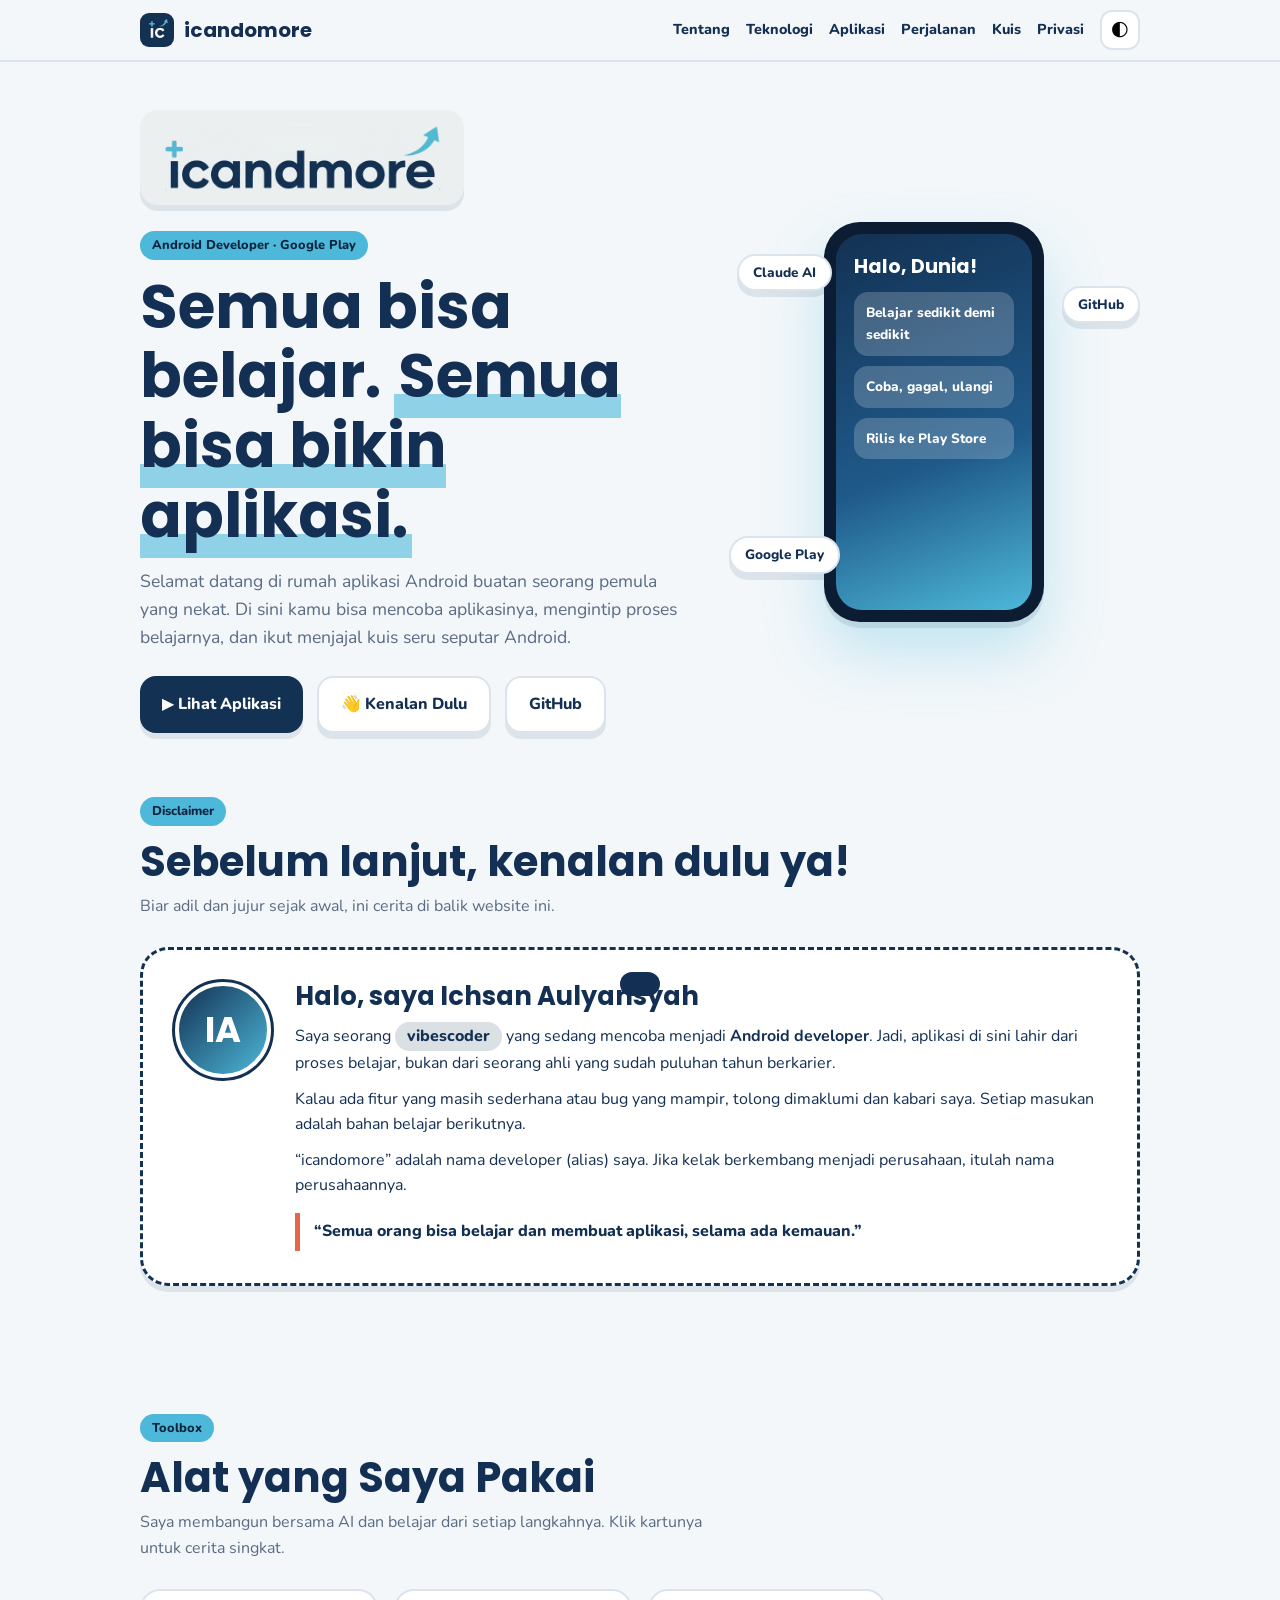
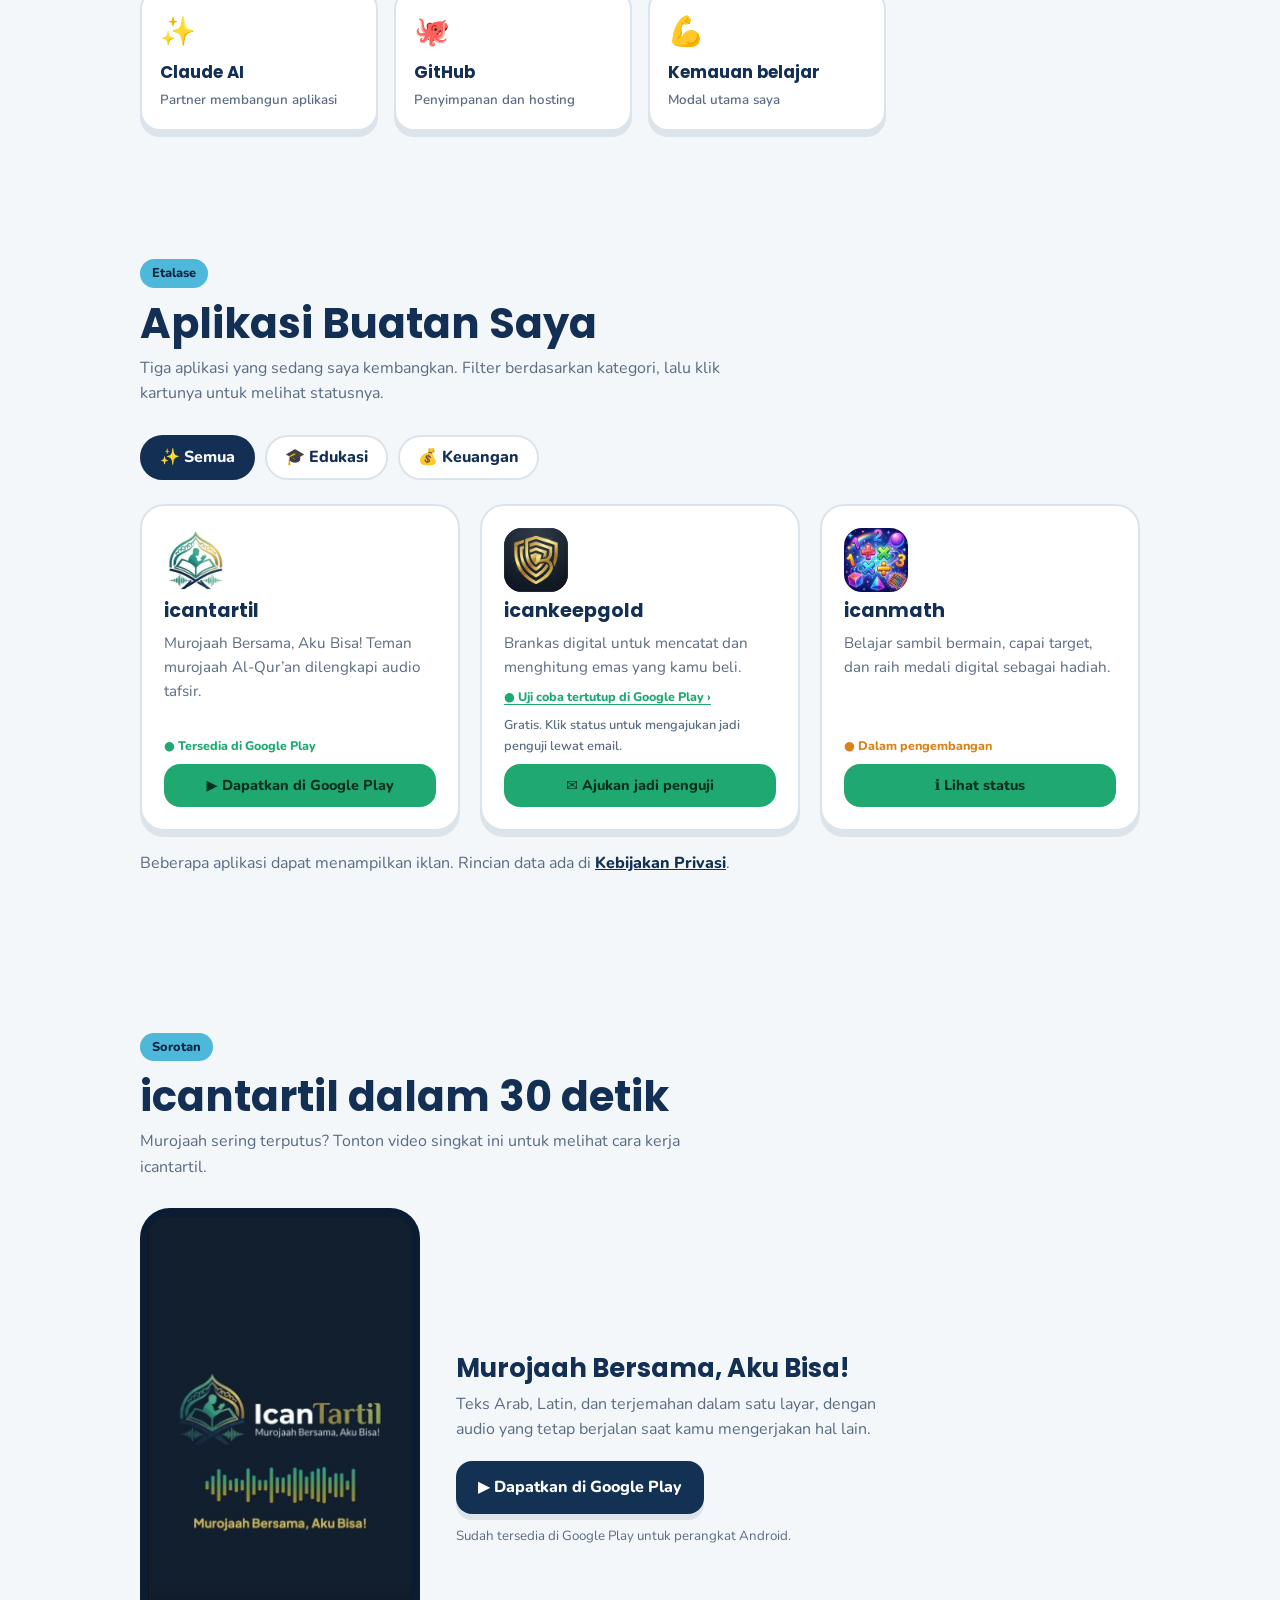
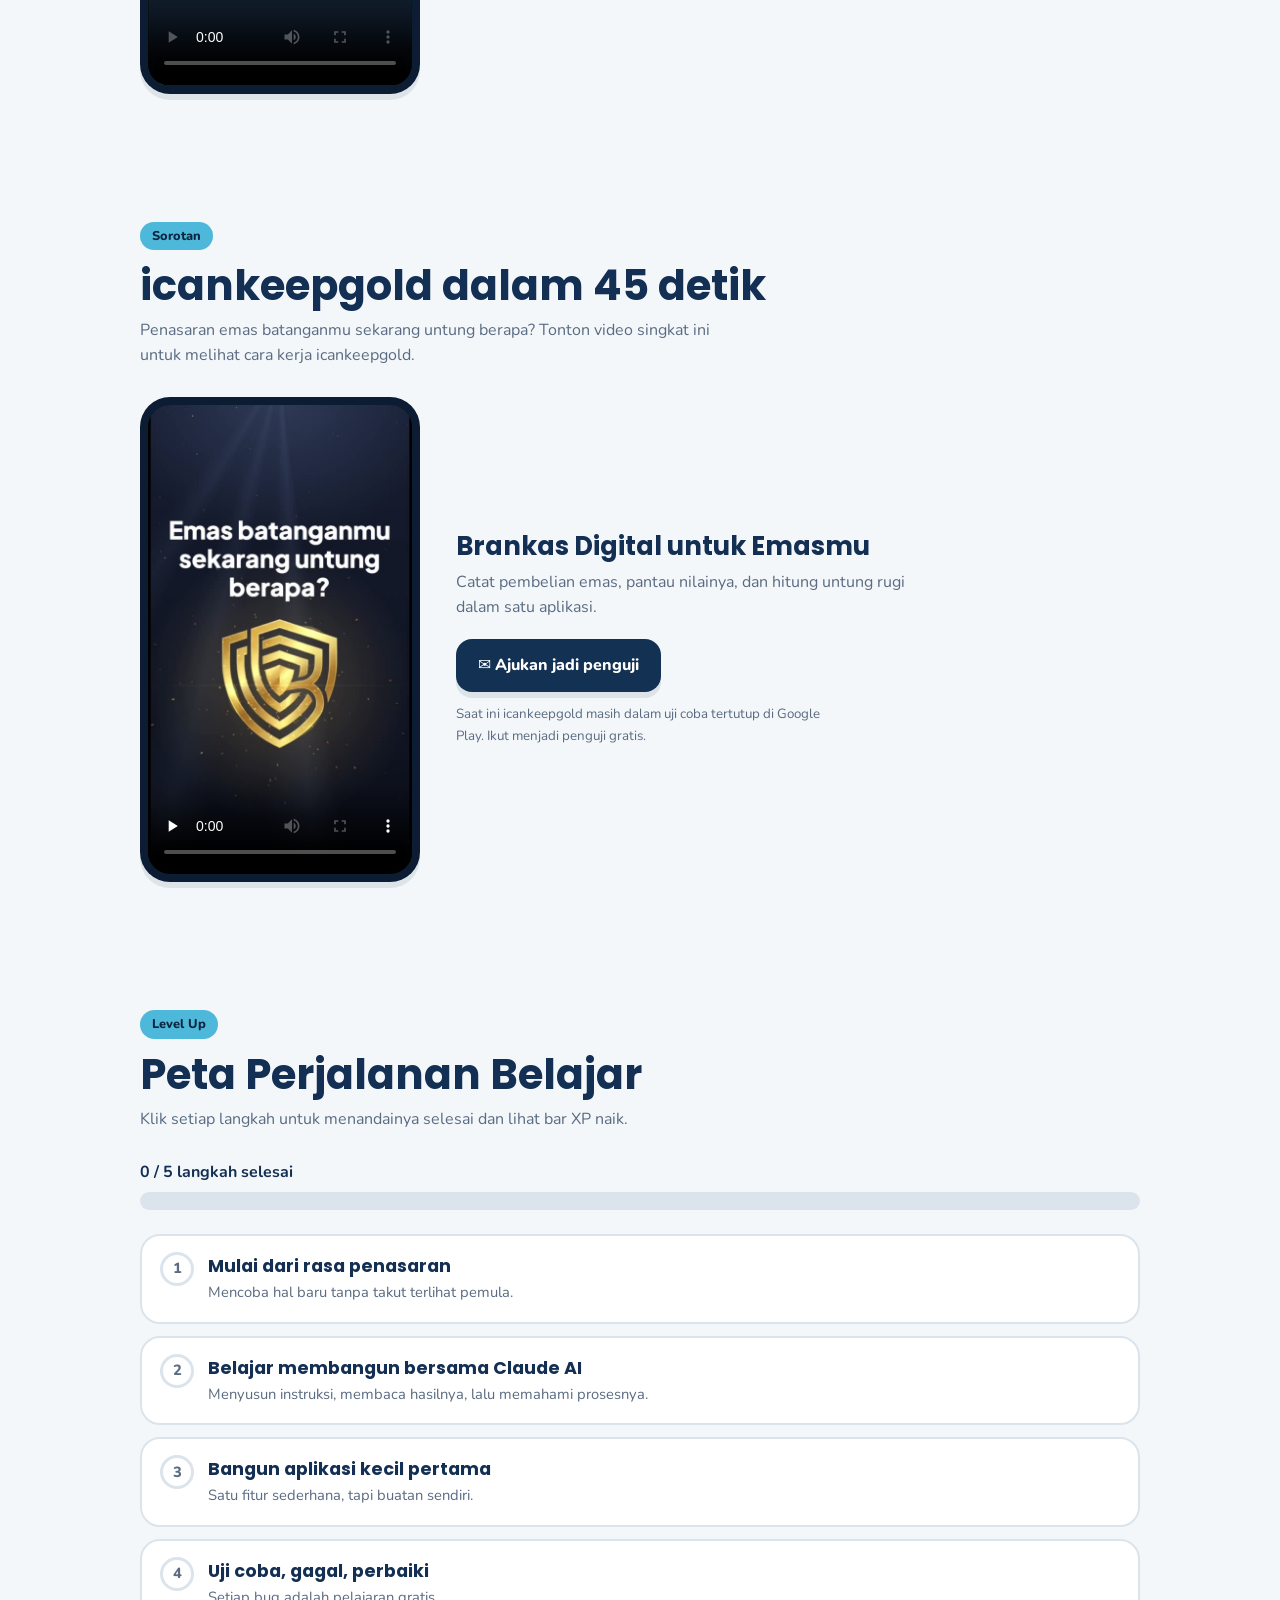
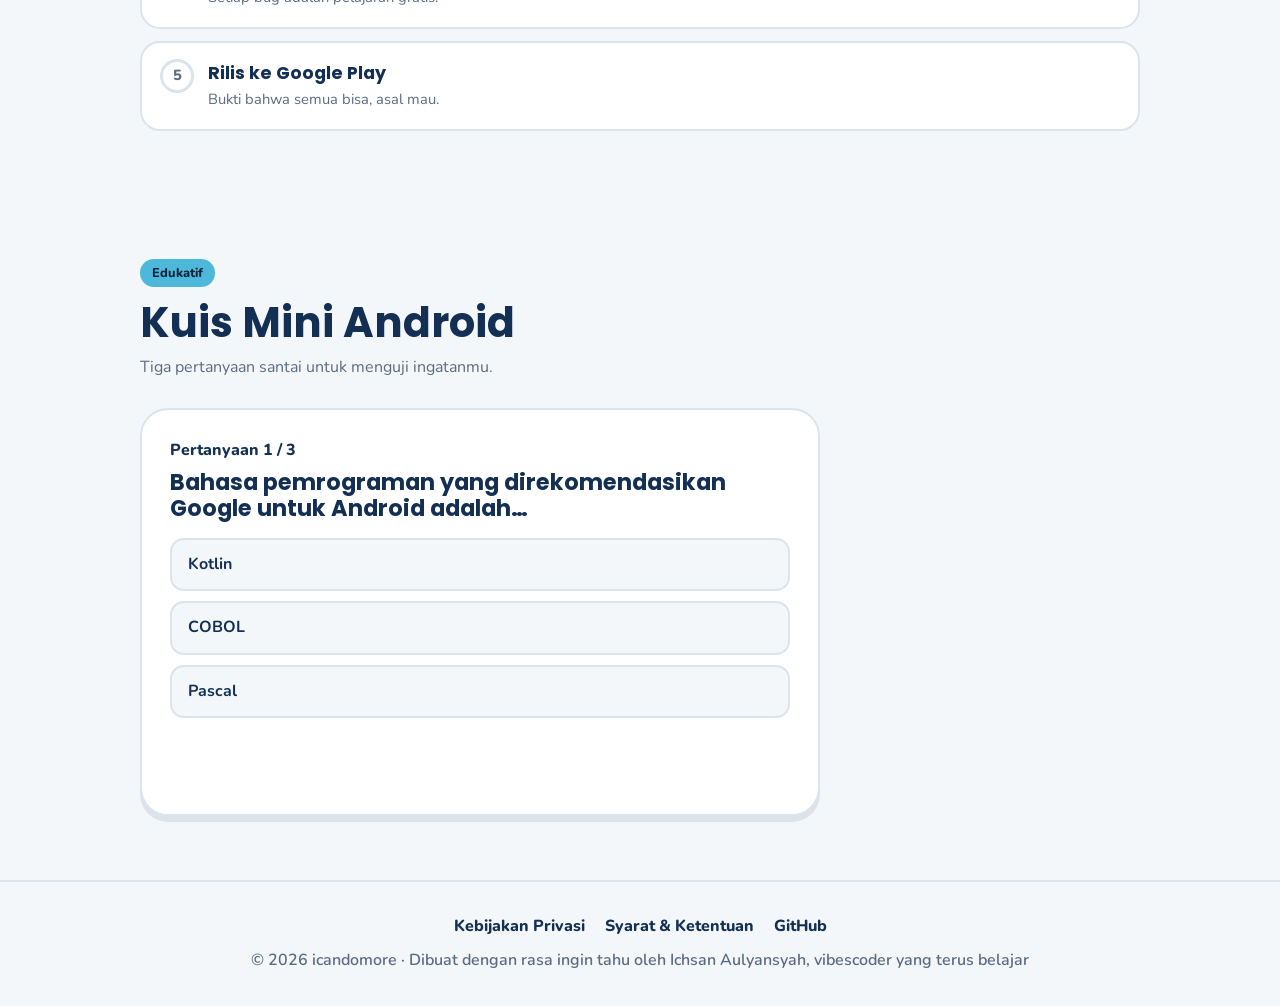
==== commit e2afc0c5: "Add files via upload" ====
--- a/index.html
+++ b/index.html
@@ -1,36 +1,283 @@
-<!DOCTYPE html><html lang="id"><head><meta charset="utf-8"><meta name="viewport" content="width=device-width, initial-scale=1, viewport-fit=cover"><title>icandomore · Ichsan Aulyansyah, Android developer</title><meta name="description" content="Portofolio Ichsan Aulyansyah (icandomore): aplikasi Android yang sudah dan sedang dibuat, serta cerita proses belajarnya."><meta name="theme-color" content="#133153"><link rel="icon" type="image/png" href="[data-uri]"><link rel="preconnect" href="https://fonts.googleapis.com"><link href="https://fonts.googleapis.com/css2?family=Newsreader:wght@500;600&family=Hanken+Grotesk:wght@400;500;600;700&display=swap" rel="stylesheet"><link rel="stylesheet" href="style.css"></head><body>
-<nav><div class="wrap"><a class="logo" href="#top"><img src="[data-uri]" alt="" width="30" height="30">icandomore</a><div class="links"><a href="#aplikasi">Aplikasi</a><a href="#tentang">Tentang</a><a href="#proses">Proses</a><a href="#kuis">Kuis</a><a class="keep" href="privacy.html">Privasi</a><button class="icon-btn" id="theme" aria-label="Ganti tema terang atau gelap"><svg width="18" height="18" viewBox="0 0 24 24" fill="none" stroke="currentColor" stroke-width="2" aria-hidden="true"><circle cx="12" cy="12" r="9"/><path d="M12 3a9 9 0 0 1 0 18z" fill="currentColor"/></svg></button></div></div></nav>
-<header class="wrap hero" id="top"><div><p class="label">Ichsan Aulyansyah · Android developer pemula</p><h1>Belajar membuat aplikasi Android, satu rilis pada satu waktu.</h1><p class="lead">icandomore adalah nama developer saya. Di sini saya mengumpulkan aplikasi yang sudah dan sedang saya buat, serta cerita tentang cara saya membuatnya.</p><div class="cta"><a class="btn" href="#aplikasi">Lihat aplikasi</a><a class="btn ghost" href="#tentang">Tentang saya</a></div></div><div class="icons"><figure><img src="[data-uri]" alt="Ikon icantartil" width="92" height="92"><figcaption>icantartil</figcaption></figure><figure><img src="[data-uri]" alt="Ikon icankeepgold" width="92" height="92"><figcaption>icankeepgold</figcaption></figure><figure><img src="[data-uri]" alt="Ikon icanmath" width="92" height="92"><figcaption>icanmath</figcaption></figure></div></header>
-<main>
-<section id="aplikasi"><div class="wrap"><p class="label">Aplikasi</p><h2>Yang sudah dan sedang saya buat</h2>
-<div class="feature"><div class="phone"><video controls playsinline preload="metadata" poster="video/poster.jpg"><source src="video/icantartil-promo.mp4" type="video/mp4">Browser kamu belum mendukung pemutar video.</video></div><div><span class="status ok">Tersedia di Google Play</span><h3>icantartil</h3><p>Teman murojaah Al-Qur’an: teks Arab, Latin, dan terjemahan dalam satu layar, dilengkapi audio yang tetap berjalan saat kamu mengerjakan hal lain.</p><a class="btn" href="https://play.google.com/store/apps/details?id=id.icantartil.app" target="_blank" rel="noopener">Buka di Google Play</a></div></div>
-<div class="rows">
-<div class="row"><img src="[data-uri]" alt="Ikon icankeepgold" width="56" height="56"><div><h3>icankeepgold</h3><p>Brankas digital untuk mencatat dan menghitung emas yang kamu beli.</p></div><a class="status ok" href="mailto:ican.aulya@gmail.com?subject=Pengajuan%20penguji%20uji%20coba%20tertutup%20icankeepgold&amp;body=Halo%20Ichsan%2C%0A%0ASaya%20ingin%20ikut%20uji%20coba%20tertutup%20icankeepgold%20%28gratis%29.%0A%0AEmail%20Google%2FGmail%20yang%20saya%20pakai%20di%20Play%20Store%3A%0ANama%3A%0A%0ATerima%20kasih%21">Uji coba tertutup · ajukan jadi penguji, gratis</a></div>
-<div class="row"><img src="[data-uri]" alt="Ikon icanmath" width="56" height="56"><div><h3>icanmath</h3><p>Belajar sambil bermain, capai target, dan raih medali digital sebagai hadiah.</p></div><span class="status warn">Dalam pengembangan</span></div>
-</div><p class="note">Beberapa aplikasi dapat menampilkan iklan. Rincian data ada di <a href="privacy.html">Kebijakan Privasi</a>.</p></div></section>
-<section id="tentang"><div class="wrap two"><div><p class="label">Tentang</p><h2>Seorang vibescoder yang sedang belajar</h2></div><div class="prose"><p>Saya Ichsan Aulyansyah. Saya membuat aplikasi Android bersama bantuan AI (Claude): saya menjelaskan apa yang ingin dibuat, membaca hasilnya, lalu belajar dari prosesnya.</p><p>Aplikasi saya dibuat sambil belajar, jadi masih ada kekurangan. Kalau menemukan masalah, kabari saya lewat <a href="mailto:ican.aulya@gmail.com">email</a>. “icandomore” adalah nama developer saya, dan jika suatu hari berkembang menjadi perusahaan, itulah nama perusahaannya.</p><blockquote>Semua orang bisa belajar dan membuat aplikasi, selama ada kemauan.</blockquote></div></div></section>
-<section id="proses"><div class="wrap"><p class="label">Proses</p><h2>Cara saya membuat aplikasi</h2>
-<ol class="steps" style="margin-top:32px"><li><b>01</b><div><h3>Menjelaskan kebutuhan</h3><p>Saya menulis apa yang ingin dibuat, lalu Claude membantu menyusun kodenya.</p></div></li><li><b>02</b><div><h3>Menguji</h3><p>Aplikasi diuji lewat uji coba tertutup di Google Play sebelum dibuka untuk umum.</p></div></li><li><b>03</b><div><h3>Memperbaiki dan merilis</h3><p>Masukan dari penguji menjadi bahan perbaikan sebelum rilis.</p></div></li></ol></div></section>
-<section id="kuis"><div class="wrap"><p class="label">Kuis</p><h2>Kuis singkat tentang Android</h2><div class="quiz" id="quiz"></div></div></section>
+<!DOCTYPE html>
+<html lang="id">
+<head>
+<meta charset="utf-8">
+<meta name="viewport" content="width=device-width, initial-scale=1, viewport-fit=cover">
+<title>icandomore · Ichsan Aulyansyah</title>
+<meta name="theme-color" content="#133153">
+<meta name="description" content="Portofolio Ichsan Aulyansyah (icandomore), Android developer pemula: alat, aplikasi, dan perjalanan belajar.">
+<link rel="icon" type="image/png" href="[data-uri]">
+<link rel="preconnect" href="https://fonts.googleapis.com">
+<link href="https://fonts.googleapis.com/css2?family=Poppins:wght@500;600;700&family=Nunito:wght@400;600;800&display=swap" rel="stylesheet">
+<style>
+:root{--bg:#f3f7fa;--ink:#132f53;--mute:#5a6b82;--card:#ffffff;--line:#dbe4ec;--p:#133153;--pt:#ffffff;--o:#e5654a;--g:#1fa971;--y:#4db8d9;--sh:0 6px 0 rgba(19,49,83,.10);
+box-sizing:border-box;padding-top:env(safe-area-inset-top,0px);padding-bottom:env(safe-area-inset-bottom,0px)}
+@media (prefers-color-scheme:dark){:root:not([data-theme="light"]){--bg:#0c1b30;--ink:#eaf2fa;--mute:#9fb3c8;--card:#13294a;--line:#23406b;--p:#4db8d9;--pt:#08203a;--sh:0 6px 0 rgba(0,0,0,.35);color-scheme:dark}}
+:root[data-theme="dark"]{--bg:#0c1b30;--ink:#eaf2fa;--mute:#9fb3c8;--card:#13294a;--line:#23406b;--p:#4db8d9;--pt:#08203a;--sh:0 6px 0 rgba(0,0,0,.35);color-scheme:dark}
+html{scroll-behavior:smooth;scroll-padding-top:env(safe-area-inset-top,0px)}
+*{box-sizing:border-box}
+body{margin:0;background:var(--bg);color:var(--ink);font-family:Nunito,system-ui,sans-serif;line-height:1.6;overflow-x:hidden}
+h1,h2,h3{font-family:Poppins,Nunito,system-ui,sans-serif;line-height:1.15;margin:0}
+.wrap{max-width:1040px;margin:0 auto;padding:0 20px}
+section{padding:64px 0}
+.tag{display:inline-block;background:var(--y);color:#0b2540;font-weight:800;font-size:.8rem;padding:4px 12px;border-radius:99px;margin-bottom:12px}
+h2{font-size:clamp(1.8rem,5vw,2.6rem);margin-bottom:8px}
+.sub{color:var(--mute);margin:0 0 28px;max-width:60ch}
+nav{position:sticky;top:0;z-index:10;background:color-mix(in srgb,var(--bg) 85%,transparent);backdrop-filter:blur(10px);border-bottom:2px solid var(--line)}
+nav .wrap{display:flex;align-items:center;justify-content:space-between;height:60px}
+.logo{font-family:Poppins;font-weight:700;font-size:1.25rem;text-decoration:none;color:var(--ink)}
+.logo{display:flex;align-items:center;gap:10px}.logo img{border-radius:9px;display:block}
+.brandcard{display:inline-block;background:#ebeff0;border-radius:18px;padding:14px 22px;margin-bottom:18px;box-shadow:var(--sh)}.brandcard img{display:block;width:min(280px,68vw);height:auto}
+.links{display:flex;gap:16px;align-items:center}
+.links a{color:var(--ink);text-decoration:none;font-weight:800;font-size:.9rem}
+.links a:hover{color:var(--p)}
+@media(max-width:640px){.links a{display:none}}
+button{font:inherit;cursor:pointer}
+.icon-btn{border:2px solid var(--line);background:var(--card);border-radius:12px;width:40px;height:40px;font-size:1.1rem}
+.btn{display:inline-flex;align-items:center;gap:8px;border:0;border-radius:16px;padding:14px 22px;font-weight:800;text-decoration:none;transition:transform .15s,box-shadow .15s;box-shadow:var(--sh)}
+.btn:hover{transform:translateY(-3px)}.btn:active{transform:translateY(4px);box-shadow:0 2px 0 rgba(0,0,0,.2)}
+.btn.p{background:var(--p);color:var(--pt)}.btn.s{background:var(--card);color:var(--ink);border:2px solid var(--line)}
+/* hero */
+.hero{display:grid;grid-template-columns:1.15fr .85fr;gap:32px;align-items:center;padding-top:48px}
+@media(max-width:820px){.hero{grid-template-columns:1fr}}
+.hero h1{font-size:clamp(2.3rem,7vw,3.8rem)}
+.hl{background:linear-gradient(transparent 72%,color-mix(in srgb,var(--y) 60%,transparent) 72%);color:var(--ink);padding:0 4px}
+.hero p{font-size:1.1rem;color:var(--mute);max-width:52ch;margin:16px 0 24px}
+.cta{display:flex;gap:14px;flex-wrap:wrap}
+.stage{position:relative;display:grid;place-items:center;min-height:380px}
+.phone{width:220px;height:400px;background:#0b1c33;border-radius:36px;padding:12px;box-shadow:var(--sh),0 30px 60px rgba(77,184,217,.3);animation:bob 4s ease-in-out infinite;position:relative}
+.screen{background:linear-gradient(160deg,#133153,#1f5a8a 60%,#4db8d9);border-radius:26px;height:100%;padding:18px;color:#fff;display:flex;flex-direction:column;gap:10px;overflow:hidden}
+.screen b{font-family:Poppins;font-size:1.2rem}
+.chip{background:rgba(255,255,255,.2);border-radius:14px;padding:10px 12px;font-size:.85rem;font-weight:800;animation:pop 3s infinite}
+.chip:nth-child(3){animation-delay:.6s}.chip:nth-child(4){animation-delay:1.2s}
+.fl{position:absolute;background:var(--card);border:2px solid var(--line);border-radius:99px;padding:6px 14px;font-weight:800;font-size:.85rem;box-shadow:var(--sh);animation:bob 3s ease-in-out infinite;cursor:pointer;user-select:none}
+.fl:hover{border-color:var(--y)}
+@keyframes bob{50%{transform:translateY(-14px)}}
+@keyframes pop{50%{transform:scale(1.05)}}
+/* disclaimer */
+.note{position:relative;background:var(--card);border:3px dashed var(--p);border-radius:28px;padding:32px;box-shadow:var(--sh);display:grid;grid-template-columns:auto 1fr;gap:24px}
+@media(max-width:640px){.note{grid-template-columns:1fr;padding:24px}}
+.avatar{width:96px;height:96px;border-radius:50%;background:linear-gradient(135deg,#133153,#4db8d9);display:grid;place-items:center;font-family:Poppins;font-weight:700;font-size:2.2rem;color:#fff;border:4px solid var(--card);outline:3px solid var(--p)}
+.note h3{font-size:1.6rem;margin-bottom:10px}
+.note p{margin:0 0 10px}
+.pill{display:inline-block;background:color-mix(in srgb,var(--p) 15%,transparent);color:var(--p);font-weight:800;padding:2px 12px;border-radius:99px}
+.quote{border-left:5px solid var(--o);padding:6px 14px;font-weight:800;margin-top:14px}
+/* apps */
+.filters{display:flex;gap:10px;flex-wrap:wrap;margin-bottom:24px}
+.f{border:2px solid var(--line);background:var(--card);color:var(--ink);border-radius:99px;padding:8px 18px;font-weight:800}
+.f.on{background:var(--ink);color:var(--bg);border-color:var(--ink)}
+.grid{display:grid;grid-template-columns:repeat(auto-fill,minmax(240px,1fr));gap:20px}
+.app{background:var(--card);border:2px solid var(--line);border-radius:24px;padding:22px;box-shadow:var(--sh);transition:transform .2s;display:flex;flex-direction:column;gap:8px}
+.app:hover{transform:translateY(-6px) rotate(-1deg)}
+.app .ic{width:64px;height:64px;border-radius:18px;display:grid;place-items:center;font-size:2rem}
+.app h3{font-size:1.2rem}.app p{margin:0;color:var(--mute);font-size:.95rem;flex:1}
+.st{font-size:.78rem;font-weight:800;color:var(--g)}
+.app .btn{padding:10px 16px;font-size:.9rem;justify-content:center;box-shadow:none;background:var(--g);color:#06301e}
+.hide{display:none}
+/* journey */
+.bar{height:18px;background:var(--line);border-radius:99px;overflow:hidden;margin:6px 0 24px}
+.bar i{display:block;height:100%;width:0;background:linear-gradient(90deg,var(--g),var(--y));border-radius:99px;transition:width .5s cubic-bezier(.3,1.6,.5,1)}
+.steps{display:grid;gap:12px}
+.step{background:var(--card);border:2px solid var(--line);border-radius:20px;padding:16px 18px;display:flex;gap:14px;align-items:flex-start;cursor:pointer;text-align:left;width:100%;color:var(--ink);transition:.2s}
+.step:hover{border-color:var(--p)}
+.step .ck{flex:none;width:34px;height:34px;border-radius:50%;border:3px solid var(--line);display:grid;place-items:center;font-weight:800;transition:.2s}
+.step.done{border-color:var(--g)}.step.done .ck{background:var(--g);border-color:var(--g);color:#06301e}
+.step b{font-family:Poppins;font-size:1.1rem;display:block}.step span{color:var(--mute);font-size:.92rem}
+/* quiz */
+.quiz{background:var(--card);border:2px solid var(--line);border-radius:28px;padding:28px;box-shadow:var(--sh);max-width:680px}
+.qn{font-weight:800;color:var(--p)}
+.quiz h3{font-size:1.4rem;margin:6px 0 16px}
+.opts{display:grid;gap:10px}
+.opt{border:2px solid var(--line);background:var(--bg);color:var(--ink);border-radius:14px;padding:12px 16px;text-align:left;font-weight:700}
+.opt:hover:not(:disabled){border-color:var(--p)}
+.opt.ok{background:var(--g);border-color:var(--g);color:#06301e}
+.opt.no{background:var(--o);border-color:var(--o);color:#fff;animation:shake .3s}
+@keyframes shake{25%{transform:translateX(-6px)}75%{transform:translateX(6px)}}
+.fb{min-height:48px;margin:14px 0 6px;font-size:.95rem}
+footer{border-top:2px solid var(--line);padding:32px 0;text-align:center;color:var(--mute);font-weight:600}
+.toast{position:fixed;left:50%;bottom:calc(24px + env(safe-area-inset-bottom,0px));transform:translate(-50%,120px);background:var(--ink);color:var(--bg);padding:12px 20px;border-radius:14px;font-weight:800;transition:.4s;z-index:20;max-width:90vw;text-align:center}
+.toast.show{transform:translate(-50%,0)}
+@media(prefers-reduced-motion:reduce){*{animation:none!important;transition:none!important}}
+
+.doc{max-width:760px;margin:0 auto;padding:40px 20px 64px}
+.doc h1{font-size:clamp(1.9rem,6vw,2.6rem);margin:8px 0 6px}
+.doc .upd{color:var(--mute);font-weight:700;margin:0 0 24px}
+.doc h2{font-size:1.25rem;margin:30px 0 8px}
+.doc ul{padding-left:22px}.doc li{margin:4px 0}
+.doc a,.sub a{color:var(--p);font-weight:800}
+.box{background:var(--card);border:2px solid var(--line);border-radius:18px;padding:16px 20px;box-shadow:var(--sh);margin:20px 0}
+.ph{background:#ffe08a;color:#231a3a;padding:0 6px;border-radius:6px;font-weight:800}
+footer a{color:var(--ink);margin:0 10px;font-weight:800;text-decoration:none}footer a:hover{color:var(--p)}
+@media(max-width:640px){.links a.keep{display:inline}.links{gap:12px}}
+.tech-grid{display:grid;grid-template-columns:repeat(auto-fill,minmax(200px,1fr));gap:16px}
+.tech{background:var(--card);border:2px solid var(--line);border-radius:20px;padding:18px;text-align:left;color:var(--ink);box-shadow:var(--sh);display:flex;flex-direction:column;gap:4px;transition:transform .2s,border-color .2s}
+.tech:hover{transform:translateY(-5px);border-color:var(--y)}
+.tech span{font-size:1.8rem}.tech b{font-family:Poppins,Nunito,system-ui,sans-serif;font-size:1.05rem}.tech small{color:var(--mute);font-weight:600}
+.app .ic{overflow:hidden}.app .ic img{width:100%;height:100%;object-fit:cover;display:block}
+.fr{display:block;color:var(--mute);font-weight:600;font-size:.8rem}
+a.st{text-decoration:underline;text-underline-offset:3px;font-weight:800}
+.vid{display:grid;grid-template-columns:auto 1fr;gap:36px;align-items:center}
+.vframe{width:min(280px,80vw);border-radius:30px;padding:8px;background:#0b1c33;box-shadow:var(--sh)}
+.vframe video{display:block;width:100%;aspect-ratio:9/16;border-radius:22px;background:#000;object-fit:cover}
+.vtext h3{font-size:1.6rem;margin-bottom:8px}.vtext p{color:var(--mute);max-width:46ch;margin:0 0 18px}.vtext small{display:block;color:var(--mute);margin-top:12px;max-width:46ch}
+@media(max-width:720px){.vid{grid-template-columns:1fr;justify-items:center;text-align:center}.vtext p,.vtext small{margin-left:auto;margin-right:auto}}
+</style>
+</head>
+<body>
+<nav><div class="wrap">
+  <a class="logo" href="#top"><img src="[data-uri]" alt="" width="34" height="34">icandomore</a>
+  <div class="links"><a href="#tentang">Tentang</a><a href="#teknologi">Teknologi</a><a href="#aplikasi">Aplikasi</a><a href="#perjalanan">Perjalanan</a><a href="#kuis">Kuis</a><a href="privacy.html">Privasi</a>
+  <button class="icon-btn" id="theme" aria-label="Ganti tema">🌓</button></div>
+</div></nav>
+
+<main id="top">
+<div class="wrap hero">
+  <div>
+    <div class="brandcard"><img src="[data-uri]" alt="Logo icandomore"></div><br><span class="tag">Android Developer · Google Play</span>
+    <h1>Semua bisa belajar. <span class="hl">Semua bisa bikin aplikasi.</span></h1>
+    <p>Selamat datang di rumah aplikasi Android buatan seorang pemula yang nekat. Di sini kamu bisa mencoba aplikasinya, mengintip proses belajarnya, dan ikut menjajal kuis seru seputar Android.</p>
+    <div class="cta"><a class="btn p" href="#aplikasi">▶ Lihat Aplikasi</a><a class="btn s" href="#tentang">👋 Kenalan Dulu</a><a class="btn s" href="https://github.com/maxican2019" rel="noopener">GitHub</a></div>
+  </div>
+  <div class="stage">
+    <div class="phone"><div class="screen"><b>Halo, Dunia!</b>
+      <div class="chip">Belajar sedikit demi sedikit</div><div class="chip">Coba, gagal, ulangi</div><div class="chip">Rilis ke Play Store</div></div></div>
+    <span class="fl" style="top:8%;left:2%" data-m="Partner saya membangun aplikasi: saya memberi instruksi, Claude membantu menulis kodenya.">Claude AI</span>
+    <span class="fl" style="top:16%;right:0;animation-delay:.6s" data-m="Website ini disimpan di GitHub dan tayang lewat GitHub Pages.">GitHub</span>
+    <span class="fl" style="bottom:12%;left:0;animation-delay:1.2s" data-m="Tujuan akhirnya: aplikasi rilis dan bisa dipakai semua orang.">Google Play</span>
+  </div>
+</div>
+
+<section id="tentang"><div class="wrap">
+  <span class="tag">Disclaimer</span>
+  <h2>Sebelum lanjut, kenalan dulu ya!</h2>
+  <p class="sub">Biar adil dan jujur sejak awal, ini cerita di balik website ini.</p>
+  <div class="note">
+    <div class="avatar">IA</div>
+    <div>
+      <h3>Halo, saya Ichsan Aulyansyah</h3>
+      <p>Saya seorang <span class="pill">vibescoder</span> yang sedang mencoba menjadi <b>Android developer</b>. Jadi, aplikasi di sini lahir dari proses belajar, bukan dari seorang ahli yang sudah puluhan tahun berkarier.</p>
+      <p>Kalau ada fitur yang masih sederhana atau bug yang mampir, tolong dimaklumi dan kabari saya. Setiap masukan adalah bahan belajar berikutnya.</p>
+      <p>“icandomore” adalah nama developer (alias) saya. Jika kelak berkembang menjadi perusahaan, itulah nama perusahaannya.</p>
+      <div class="quote">“Semua orang bisa belajar dan membuat aplikasi, selama ada kemauan.”</div>
+    </div>
+  </div>
+</div></section>
+
+<section id="teknologi"><div class="wrap">
+  <span class="tag">Toolbox</span>
+  <h2>Alat yang Saya Pakai</h2>
+  <p class="sub">Saya membangun bersama AI dan belajar dari setiap langkahnya. Klik kartunya untuk cerita singkat.</p>
+  <div class="tech-grid"><button class="tech" data-m="Saya memberi instruksi, Claude membantu menulis dan menjelaskan kode, lalu saya belajar dari hasilnya."><span>✨</span><b>Claude AI</b><small>Partner membangun aplikasi</small></button><button class="tech" data-m="Website ini disimpan di GitHub dan ditayangkan lewat GitHub Pages."><span>🐙</span><b>GitHub</b><small>Penyimpanan dan hosting</small></button><button class="tech" data-m="Alat secanggih apa pun baru berjalan kalau ada kemauan. Semua bisa belajar!"><span>💪</span><b>Kemauan belajar</b><small>Modal utama saya</small></button></div>
+</div></section>
+
+<section id="aplikasi"><div class="wrap">
+  <span class="tag">Etalase</span>
+  <h2>Aplikasi Buatan Saya</h2>
+  <p class="sub">Tiga aplikasi yang sedang saya kembangkan. Filter berdasarkan kategori, lalu klik kartunya untuk melihat statusnya.</p>
+  <div class="filters" id="filters">
+    <button class="f on" data-c="all">✨ Semua</button><button class="f" data-c="edu">🎓 Edukasi</button><button class="f" data-c="fin">💰 Keuangan</button>
+  </div>
+  <div class="grid" id="apps"></div>
+  <p class="sub" style="margin-top:20px">Beberapa aplikasi dapat menampilkan iklan. Rincian data ada di <a href="privacy.html">Kebijakan Privasi</a>.</p>
+</div></section>
+
+<section id="video"><div class="wrap">
+  <span class="tag">Sorotan</span>
+  <h2>icantartil dalam 30 detik</h2>
+  <p class="sub">Murojaah sering terputus? Tonton video singkat ini untuk melihat cara kerja icantartil.</p>
+  <div class="vid">
+    <div class="vframe"><video controls playsinline preload="metadata" poster="video/poster.jpg"><source src="video/icantartil-promo.mp4" type="video/mp4">Browser kamu belum mendukung pemutar video.</video></div>
+    <div class="vtext"><h3>Murojaah Bersama, Aku Bisa!</h3><p>Teks Arab, Latin, dan terjemahan dalam satu layar, dengan audio yang tetap berjalan saat kamu mengerjakan hal lain.</p><a class="btn p" href="https://play.google.com/store/apps/details?id=id.icantartil.app" target="_blank" rel="noopener">▶ Dapatkan di Google Play</a><small>Sudah tersedia di Google Play untuk perangkat Android.</small></div>
+  </div>
+</div></section>
+
+<section id="iklan-icankeepgold"><div class="wrap">
+  <span class="tag">Sorotan</span>
+  <h2>icankeepgold dalam 45 detik</h2>
+  <p class="sub">Penasaran emas batanganmu sekarang untung berapa? Tonton video singkat ini untuk melihat cara kerja icankeepgold.</p>
+  <div class="vid">
+    <div class="vframe"><video controls playsinline preload="none" poster="video/poster-icankeepgold.jpg"><source src="video/icankeepgold-promo.mp4" type="video/mp4">Browser kamu belum mendukung pemutar video.</video></div>
+    <div class="vtext"><h3>Brankas Digital untuk Emasmu</h3><p>Catat pembelian emas, pantau nilainya, dan hitung untung rugi dalam satu aplikasi.</p><a class="btn p" id="kg-tester" href="mailto:ican.aulya@gmail.com">✉️ Ajukan jadi penguji</a><small>Saat ini icankeepgold masih dalam uji coba tertutup di Google Play. Ikut menjadi penguji gratis.</small></div>
+  </div>
+</div></section>
+
+<section id="perjalanan"><div class="wrap">
+  <span class="tag">Level Up</span>
+  <h2>Peta Perjalanan Belajar</h2>
+  <p class="sub">Klik setiap langkah untuk menandainya selesai dan lihat bar XP naik.</p>
+  <b id="xpt">0 / 5 langkah selesai</b>
+  <div class="bar"><i id="xp"></i></div>
+  <div class="steps" id="steps"></div>
+</div></section>
+
+<section id="kuis"><div class="wrap">
+  <span class="tag">Edukatif</span>
+  <h2>Kuis Mini Android</h2>
+  <p class="sub">Tiga pertanyaan santai untuk menguji ingatanmu.</p>
+  <div class="quiz" id="quiz"></div>
+</div></section>
 </main>
-<footer><div class="wrap"><p><a href="privacy.html">Kebijakan Privasi</a><a href="terms.html">Syarat &amp; Ketentuan</a><a href="https://github.com/maxican2019" rel="noopener">GitHub</a><a href="mailto:ican.aulya@gmail.com">Email</a></p><p>© 2026 icandomore · Ichsan Aulyansyah</p></div></footer>
+
+<footer><div class="wrap"><p style="margin:0 0 8px"><a href="privacy.html">Kebijakan Privasi</a><a href="terms.html">Syarat &amp; Ketentuan</a><a href="https://github.com/maxican2019" rel="noopener">GitHub</a></p>© 2026 icandomore · Dibuat dengan rasa ingin tahu oleh Ichsan Aulyansyah, vibescoder yang terus belajar</div></footer>
+<div class="toast" id="toast"></div>
+
 <script>
 const $=s=>document.querySelector(s);
-$('#theme').onclick=()=>{const r=document.documentElement;const d=r.dataset.theme?r.dataset.theme==='dark':matchMedia('(prefers-color-scheme:dark)').matches;r.dataset.theme=d?'light':'dark'};
+let tt;function toast(m){const t=$('#toast');t.textContent=m;t.classList.add('show');clearTimeout(tt);tt=setTimeout(()=>t.classList.remove('show'),2200)}
+$('#theme').onclick=()=>{const r=document.documentElement;const dark=r.dataset.theme?r.dataset.theme==='dark':matchMedia('(prefers-color-scheme:dark)').matches;r.dataset.theme=dark?'light':'dark'};
+document.querySelectorAll('.fl').forEach(e=>e.onclick=()=>toast(e.dataset.m));
+
+const IMG={icantartil:'[data-uri]',icanmath:'[data-uri]',icankeepgold:'[data-uri]'};
+const MAIL='ican.aulya@gmail.com';
+const tester=n=>'mailto:'+MAIL+'?subject='+encodeURIComponent('Pengajuan penguji uji coba tertutup '+n)+'&body='+encodeURIComponent('Halo Ichsan,\n\nSaya ingin ikut uji coba tertutup '+n+' (gratis).\n\nEmail Google/Gmail yang saya pakai di Play Store:\nNama:\n\nTerima kasih!');
+const esc=s=>s.replace(/&/g,'&amp;');
+const APPS=[
+ {n:'icantartil',d:'Murojaah Bersama, Aku Bisa! Teman murojaah Al-Qur’an dilengkapi audio tafsir.',c:'edu',i:'📖',b:'#ffffff',s:'● Tersedia di Google Play',k:'#1fa971',p:'https://play.google.com/store/apps/details?id=id.icantartil.app'},
+ {n:'icankeepgold',d:'Brankas digital untuk mencatat dan menghitung emas yang kamu beli.',c:'fin',i:'🪙',b:'#161c2c',s:'● Uji coba tertutup di Google Play',k:'#1fa971',m:1},
+ {n:'icanmath',d:'Belajar sambil bermain, capai target, dan raih medali digital sebagai hadiah.',c:'edu',i:'🏅',b:'#d5f7e6',s:'● Dalam pengembangan',k:'#d9821a',t:'icanmath masih dalam pengembangan. Nantikan ya!'}];
+const grid=$('#apps');
+grid.innerHTML=APPS.map(a=>{
+ const ic=IMG[a.n]?`<img src="${IMG[a.n]}" alt="Ikon ${a.n}" width="64" height="64">`:a.i;
+ const mail=a.m?esc(tester(a.n)):'';
+ const st=a.m?`<a class="st" style="color:${a.k}" href="${mail}">${a.s} ›</a><small class="fr">Gratis. Klik status untuk mengajukan jadi penguji lewat email.</small>`:`<span class="st" style="color:${a.k}">${a.s}</span>`;
+ const btn=a.p?`<a class="btn" href="${a.p}" target="_blank" rel="noopener">▶ Dapatkan di Google Play</a>`:a.m?`<a class="btn" href="${mail}">✉️ Ajukan jadi penguji</a>`:`<button class="btn" data-t="${a.t}">ℹ️ Lihat status</button>`;
+ return `<article class="app" data-c="${a.c}"><div class="ic" style="background:${a.b}">${ic}</div><h3>${a.n}</h3><p>${a.d}</p>${st}${btn}</article>`}).join('');
+$('#kg-tester').href=tester('icankeepgold');
+grid.onclick=e=>{const b=e.target.closest('button[data-t]');if(b)toast(b.dataset.t)};
+$('#filters').onclick=e=>{const f=e.target.closest('.f');if(!f)return;document.querySelectorAll('.f').forEach(x=>x.classList.toggle('on',x===f));
+ grid.querySelectorAll('.app').forEach(a=>a.classList.toggle('hide',f.dataset.c!=='all'&&a.dataset.c!==f.dataset.c))};
+
+const ST=[
+ ['Mulai dari rasa penasaran','Mencoba hal baru tanpa takut terlihat pemula.'],
+ ['Belajar membangun bersama Claude AI','Menyusun instruksi, membaca hasilnya, lalu memahami prosesnya.'],
+ ['Bangun aplikasi kecil pertama','Satu fitur sederhana, tapi buatan sendiri.'],
+ ['Uji coba, gagal, perbaiki','Setiap bug adalah pelajaran gratis.'],
+ ['Rilis ke Google Play','Bukti bahwa semua bisa, asal mau.']];
+const sw=$('#steps');
+sw.innerHTML=ST.map((s,i)=>`<button class="step"><span class="ck">${i+1}</span><div><b>${s[0]}</b><span>${s[1]}</span></div></button>`).join('');
+sw.onclick=e=>{const s=e.target.closest('.step');if(!s)return;s.classList.toggle('done');
+ const ck=s.querySelector('.ck'),i=[...sw.children].indexOf(s)+1;ck.textContent=s.classList.contains('done')?'✓':i;
+ const n=sw.querySelectorAll('.done').length;$('#xp').style.width=n/ST.length*100+'%';
+ $('#xpt').textContent=`${n} / ${ST.length} langkah selesai`;
+ if(n===ST.length)toast('🎉 Level maksimal! Kamu pasti bisa!')};
+
 const Q=[
- {q:'Bahasa pemrograman yang menjadi pilihan utama Google untuk Android modern adalah…',o:['Kotlin','COBOL','Pascal'],a:0,e:'Kotlin menjadi bahasa utama untuk pengembangan Android modern.'},
- {q:'IDE resmi untuk membuat aplikasi Android bernama…',o:['Notepad','Android Studio','Paint'],a:1,e:'Android Studio dilengkapi editor, emulator, dan debugger.'},
- {q:'Tempat resmi untuk merilis aplikasi Android adalah…',o:['Google Play Store','Android Hub','Droid Market'],a:0,e:'Aplikasi dirilis lewat Google Play Console.'}];
+ {q:'Bahasa pemrograman yang direkomendasikan Google untuk Android adalah…',o:['Kotlin','COBOL','Pascal'],a:0,e:'Kotlin jadi bahasa utama untuk pengembangan Android modern.'},
+ {q:'IDE resmi untuk membuat aplikasi Android bernama…',o:['Notepad','Android Studio','Paint'],a:1,e:'Android Studio dilengkapi emulator, editor, dan debugger.'},
+ {q:'Toko aplikasi resmi untuk merilis aplikasi Android adalah…',o:['Google Play Store','Warung Kopi Store','Play Cassette'],a:0,e:'Aplikasi dirilis lewat Google Play Console.'}];
 let qi=0,sc=0;
-function el(t,c,x){const e=document.createElement(t);if(c)e.className=c;if(x!==undefined)e.textContent=x;return e}
-function show(){const box=$('#quiz');box.textContent='';
- if(qi>=Q.length){box.append(el('div','qn','Selesai'),el('h3','','Skormu '+sc+' dari '+Q.length),el('p','fb',sc===Q.length?'Sempurna. Kamu paham dasar-dasar Android.':'Terus belajar, kamu pasti bisa.'));
-  const b=el('button','btn','Ulangi');b.onclick=()=>{qi=0;sc=0;show()};box.append(b);return}
- const c=Q[qi];box.append(el('div','qn','Pertanyaan '+(qi+1)+' dari '+Q.length),el('h3','',c.q));
- const fb=el('div','fb');
- c.o.forEach((t,i)=>{const b=el('button','opt',t);b.onclick=()=>{const ok=i===c.a;if(ok)sc++;
-  box.querySelectorAll('.opt').forEach((x,j)=>{x.disabled=true;if(j===c.a)x.classList.add('ok')});if(!ok)b.classList.add('no');
-  fb.textContent=(ok?'Benar. ':'Belum tepat. ')+c.e;const n=el('button','btn',qi+1<Q.length?'Lanjut':'Lihat skor');n.onclick=()=>{qi++;show()};fb.append(document.createElement('br'),n)};box.append(b)});
- box.append(fb)}
+function show(){const q=$('#quiz');
+ if(qi>=Q.length){q.innerHTML=`<div class="qn">Selesai! 🎉</div><h3>Skormu ${sc} dari ${Q.length}</h3><p>${sc===Q.length?'Sempurna! Kamu siap jadi developer.':'Mantap, terus belajar ya!'}</p><button class="btn p" id="rs">🔁 Main lagi</button>`;
+  $('#rs').onclick=()=>{qi=0;sc=0;show()};return}
+ const c=Q[qi];
+ q.innerHTML=`<div class="qn">Pertanyaan ${qi+1} / ${Q.length}</div><h3>${c.q}</h3><div class="opts">${c.o.map((o,i)=>`<button class="opt" data-i="${i}">${o}</button>`).join('')}</div><div class="fb" id="fb"></div>`;
+ q.querySelectorAll('.opt').forEach(b=>b.onclick=()=>{const i=+b.dataset.i,ok=i===c.a;if(ok)sc++;
+  q.querySelectorAll('.opt').forEach(x=>{x.disabled=true;if(+x.dataset.i===c.a)x.classList.add('ok')});
+  if(!ok)b.classList.add('no');
+  $('#fb').innerHTML=`<b>${ok?'✅ Benar!':'❌ Belum tepat.'}</b> ${c.e} <br><br><button class="btn p" id="nx">Lanjut ➜</button>`;
+  $('#nx').onclick=()=>{qi++;show()}})}
 show();
-</script></body></html>+document.querySelectorAll('.tech').forEach(b=>b.onclick=()=>toast(b.dataset.m));
+</script>
+</body>
+</html>
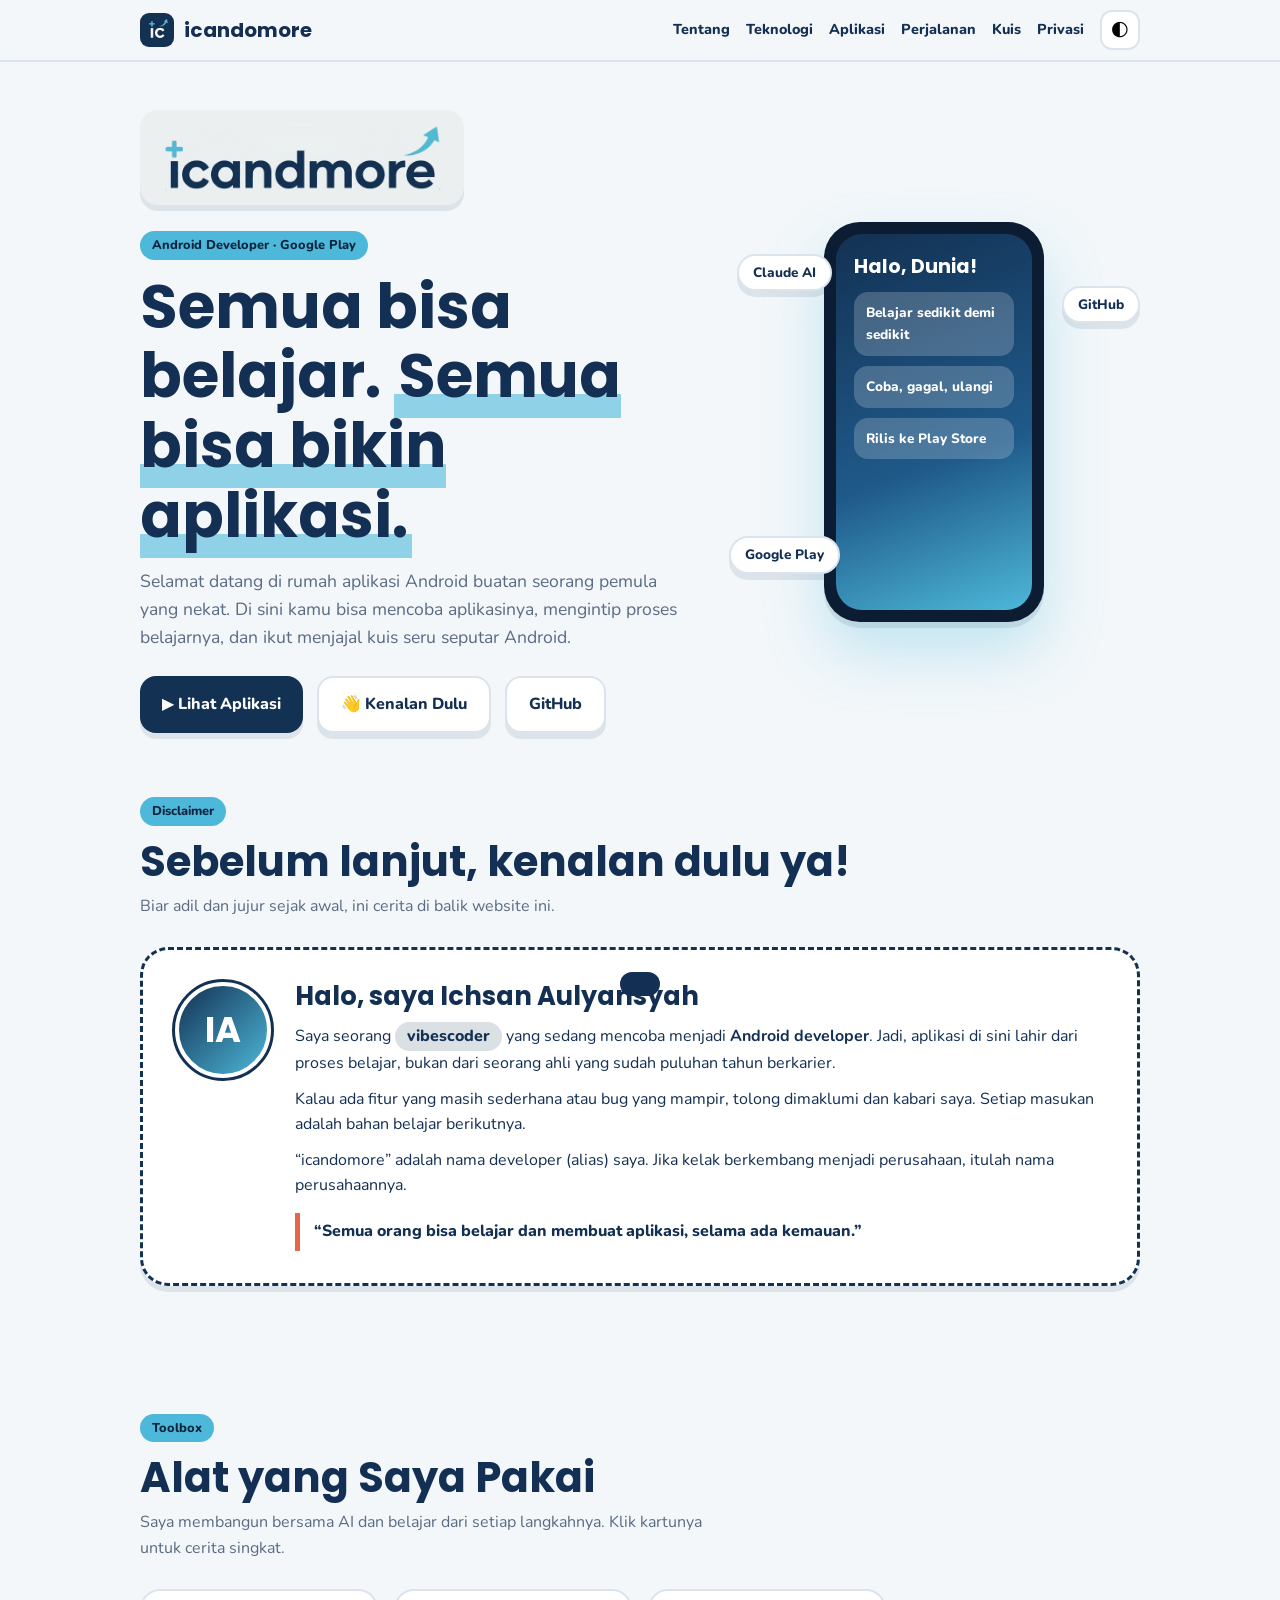
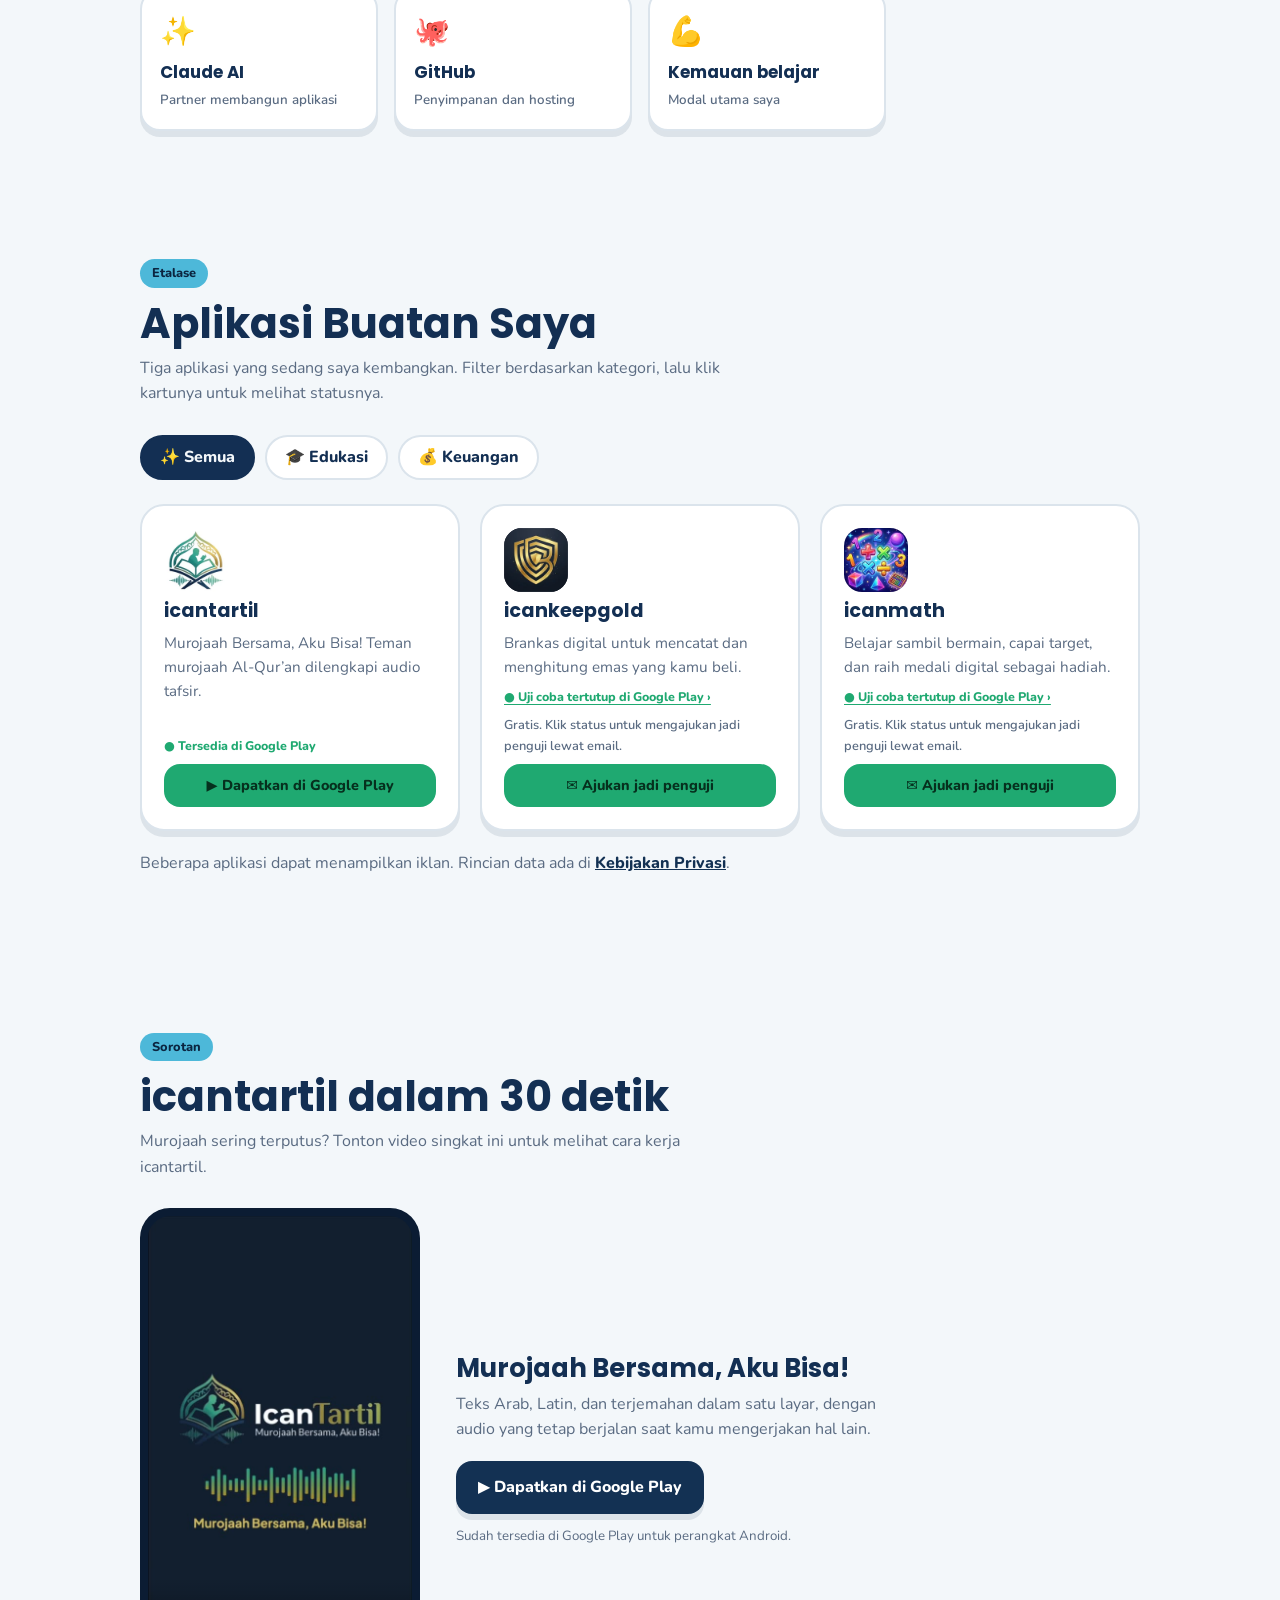
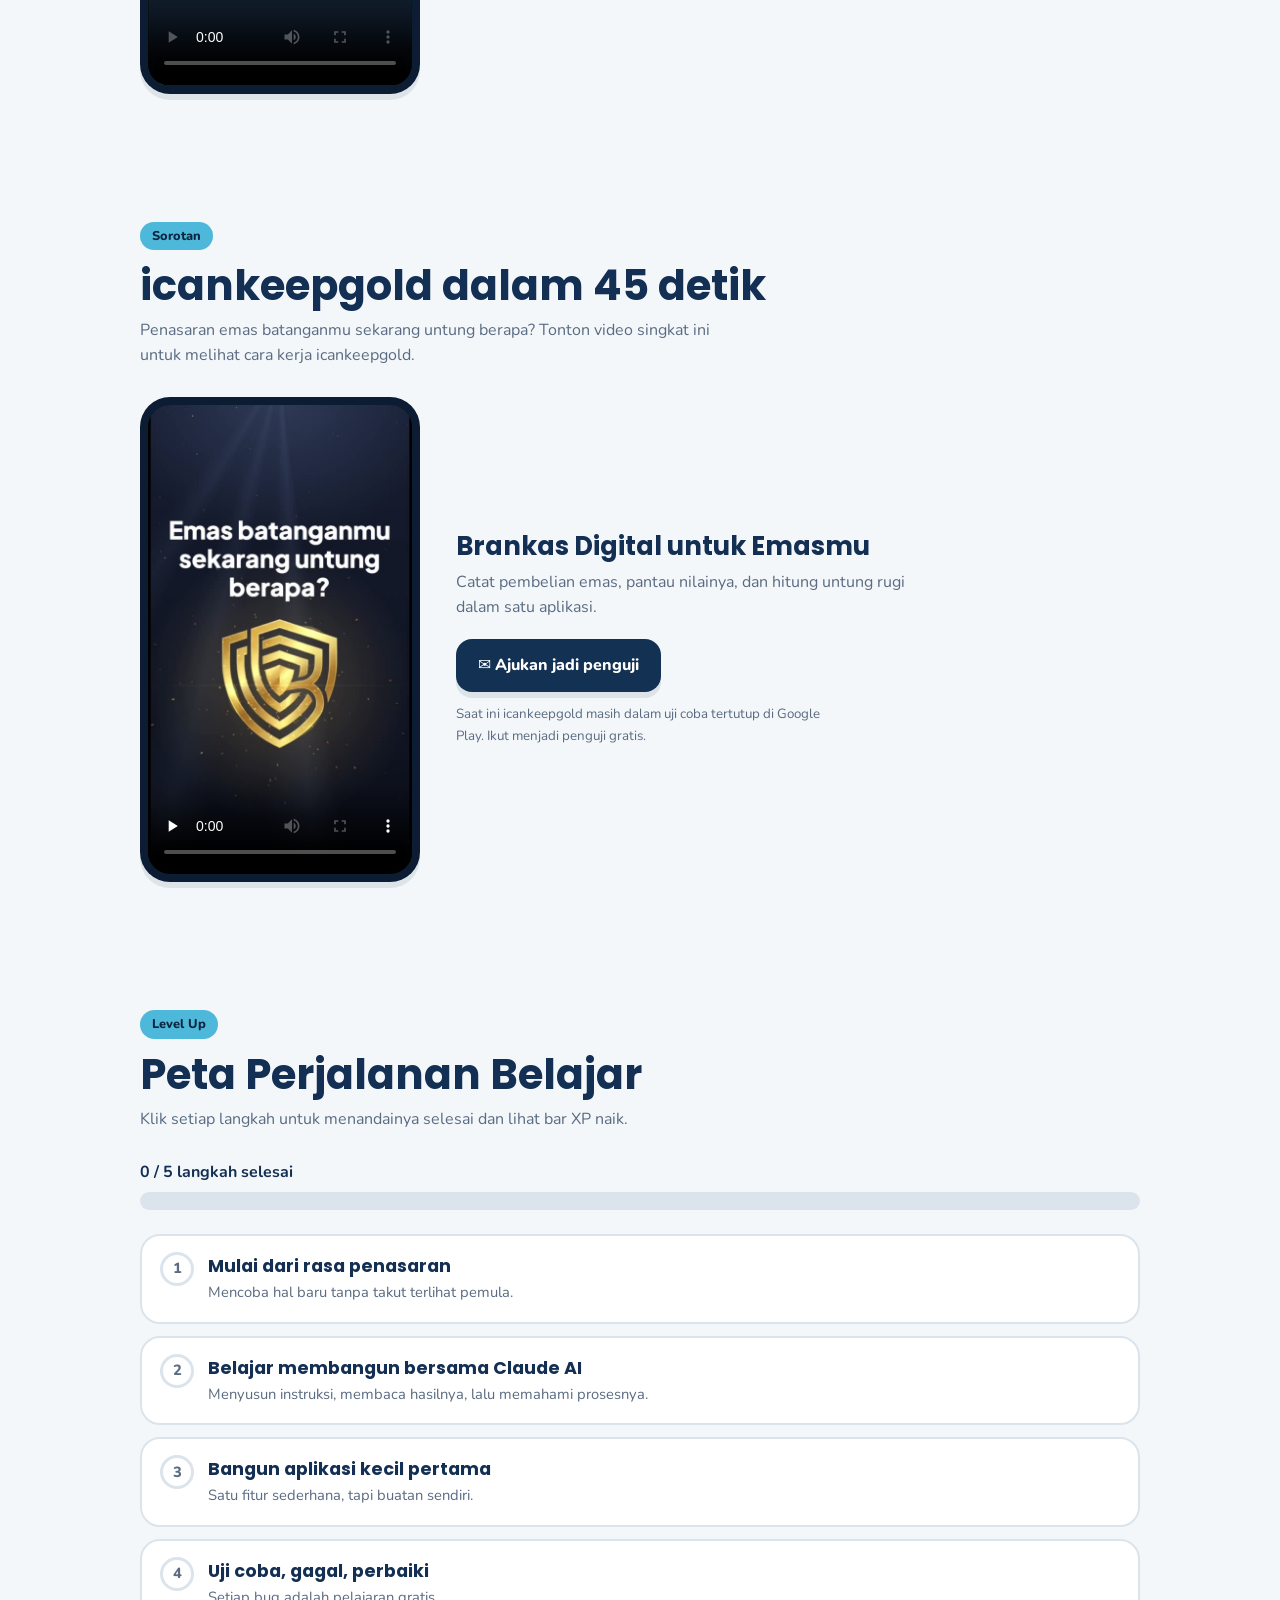
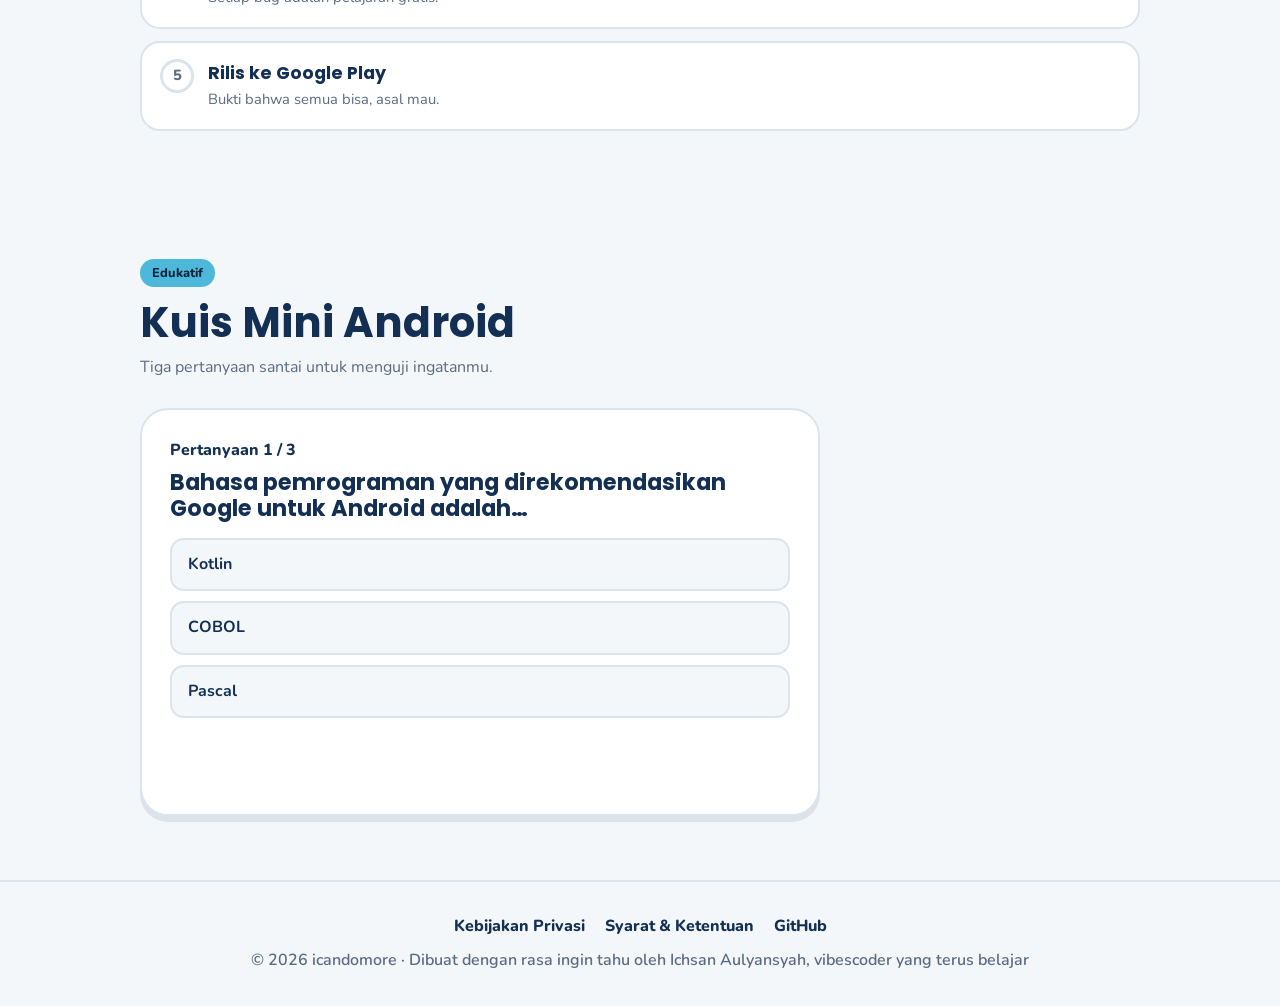
==== commit 8ee8f9f0: "Update index.html" ====
--- a/index.html
+++ b/index.html
@@ -197,7 +197,7 @@
   <p class="sub">Penasaran emas batanganmu sekarang untung berapa? Tonton video singkat ini untuk melihat cara kerja icankeepgold.</p>
   <div class="vid">
     <div class="vframe"><video controls playsinline preload="none" poster="video/poster-icankeepgold.jpg"><source src="video/icankeepgold-promo.mp4" type="video/mp4">Browser kamu belum mendukung pemutar video.</video></div>
-    <div class="vtext"><h3>Brankas Digital untuk Emasmu</h3><p>Catat pembelian emas, pantau nilainya, dan hitung untung rugi dalam satu aplikasi.</p><a class="btn p" id="kg-tester" href="mailto:ican.aulya@gmail.com">✉️ Ajukan jadi penguji</a><small>Saat ini icankeepgold masih dalam uji coba tertutup di Google Play. Ikut menjadi penguji gratis.</small></div>
+    <div class="vtext"><h3>Brankas Digital untuk Emasmu</h3><p>Catat pembelian emas, pantau nilainya, dan hitung untung rugi dalam satu aplikasi.</p><a class="btn p" id="kg-tester" href="mailto:icandomoredev@gmail.com">✉️ Ajukan jadi penguji</a><small>Saat ini icankeepgold masih dalam uji coba tertutup di Google Play. Ikut menjadi penguji gratis.</small></div>
   </div>
 </div></section>
 
@@ -228,13 +228,13 @@
 document.querySelectorAll('.fl').forEach(e=>e.onclick=()=>toast(e.dataset.m));
 
 const IMG={icantartil:'[data-uri]',icanmath:'[data-uri]',icankeepgold:'[data-uri]'};
-const MAIL='ican.aulya@gmail.com';
+const MAIL='icandomoredev@gmail.com';
 const tester=n=>'mailto:'+MAIL+'?subject='+encodeURIComponent('Pengajuan penguji uji coba tertutup '+n)+'&body='+encodeURIComponent('Halo Ichsan,\n\nSaya ingin ikut uji coba tertutup '+n+' (gratis).\n\nEmail Google/Gmail yang saya pakai di Play Store:\nNama:\n\nTerima kasih!');
 const esc=s=>s.replace(/&/g,'&amp;');
 const APPS=[
  {n:'icantartil',d:'Murojaah Bersama, Aku Bisa! Teman murojaah Al-Qur’an dilengkapi audio tafsir.',c:'edu',i:'📖',b:'#ffffff',s:'● Tersedia di Google Play',k:'#1fa971',p:'https://play.google.com/store/apps/details?id=id.icantartil.app'},
  {n:'icankeepgold',d:'Brankas digital untuk mencatat dan menghitung emas yang kamu beli.',c:'fin',i:'🪙',b:'#161c2c',s:'● Uji coba tertutup di Google Play',k:'#1fa971',m:1},
- {n:'icanmath',d:'Belajar sambil bermain, capai target, dan raih medali digital sebagai hadiah.',c:'edu',i:'🏅',b:'#d5f7e6',s:'● Dalam pengembangan',k:'#d9821a',t:'icanmath masih dalam pengembangan. Nantikan ya!'}];
+ {n:'icanmath',d:'Belajar sambil bermain, capai target, dan raih medali digital sebagai hadiah.',c:'edu',i:'🏅',b:'#d5f7e6',s:'● Uji coba tertutup di Google Play',k:'#1fa971',m:1}];
 const grid=$('#apps');
 grid.innerHTML=APPS.map(a=>{
  const ic=IMG[a.n]?`<img src="${IMG[a.n]}" alt="Ikon ${a.n}" width="64" height="64">`:a.i;
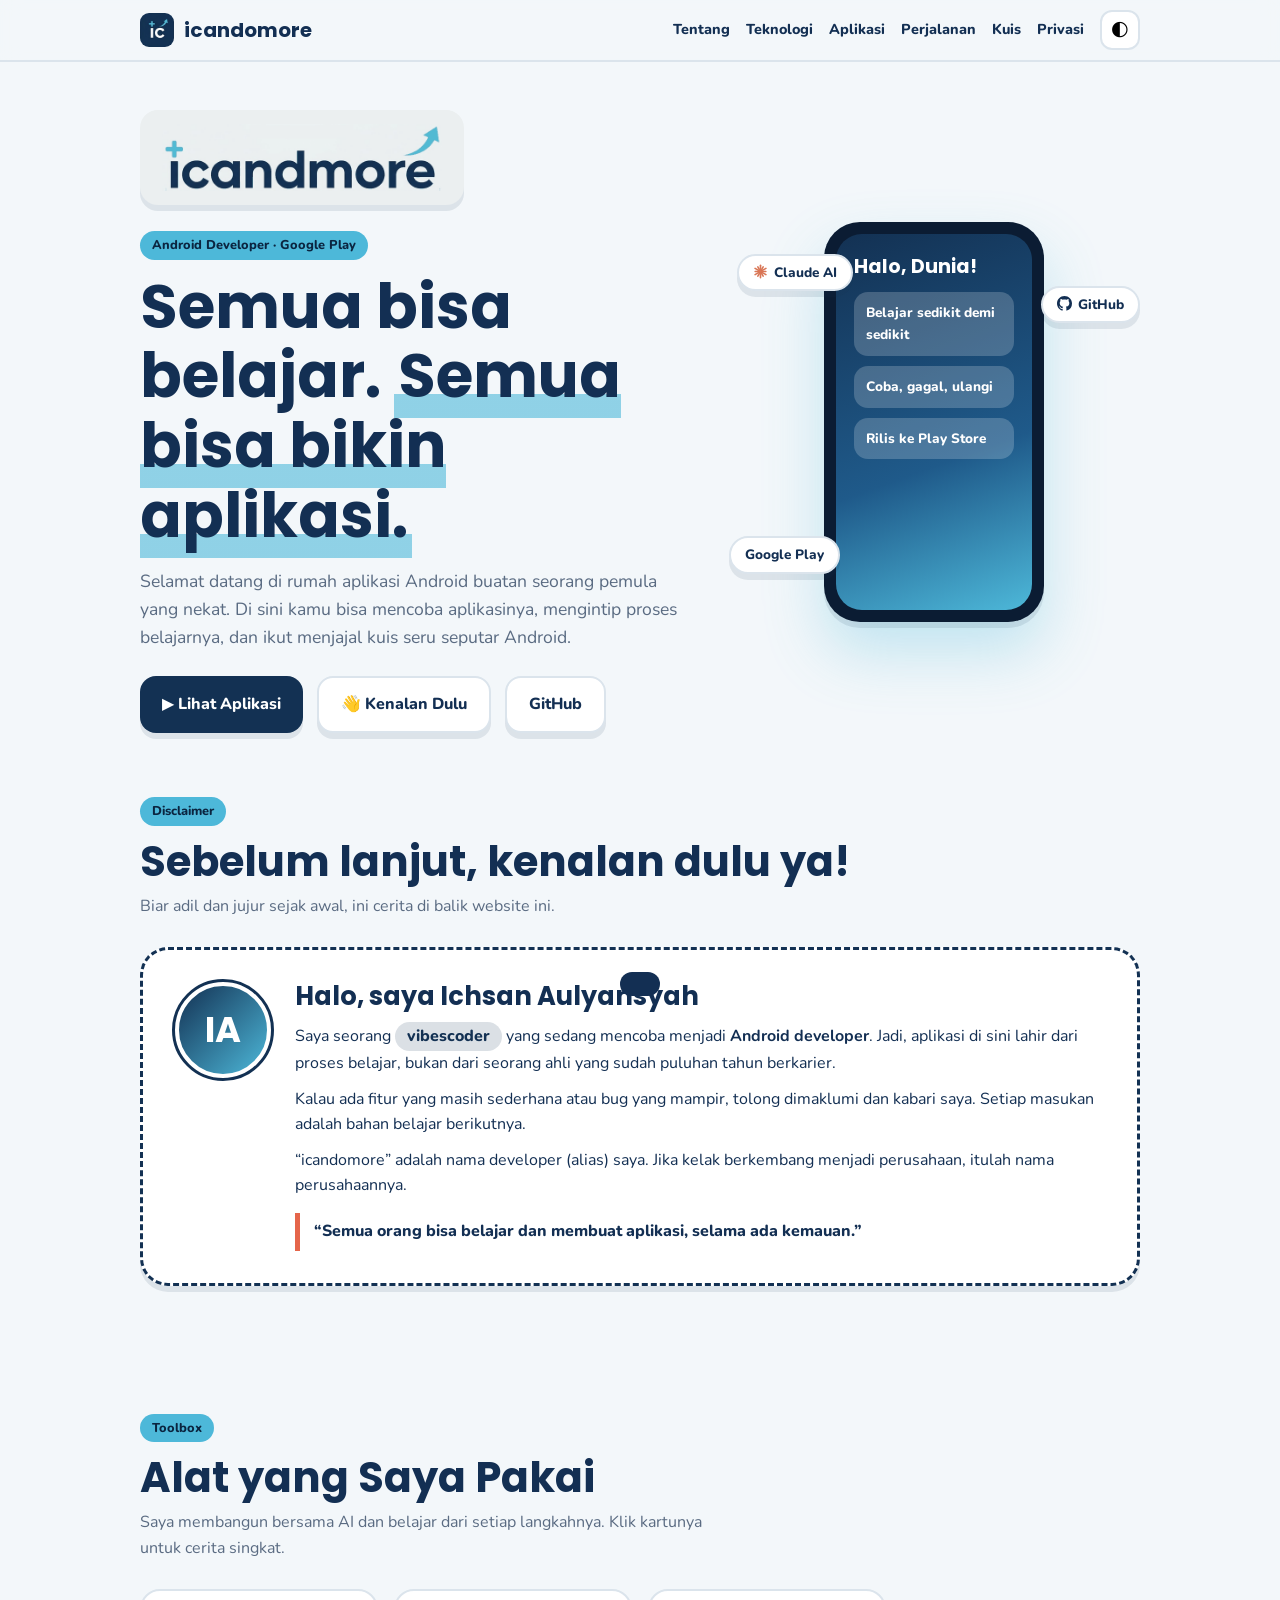
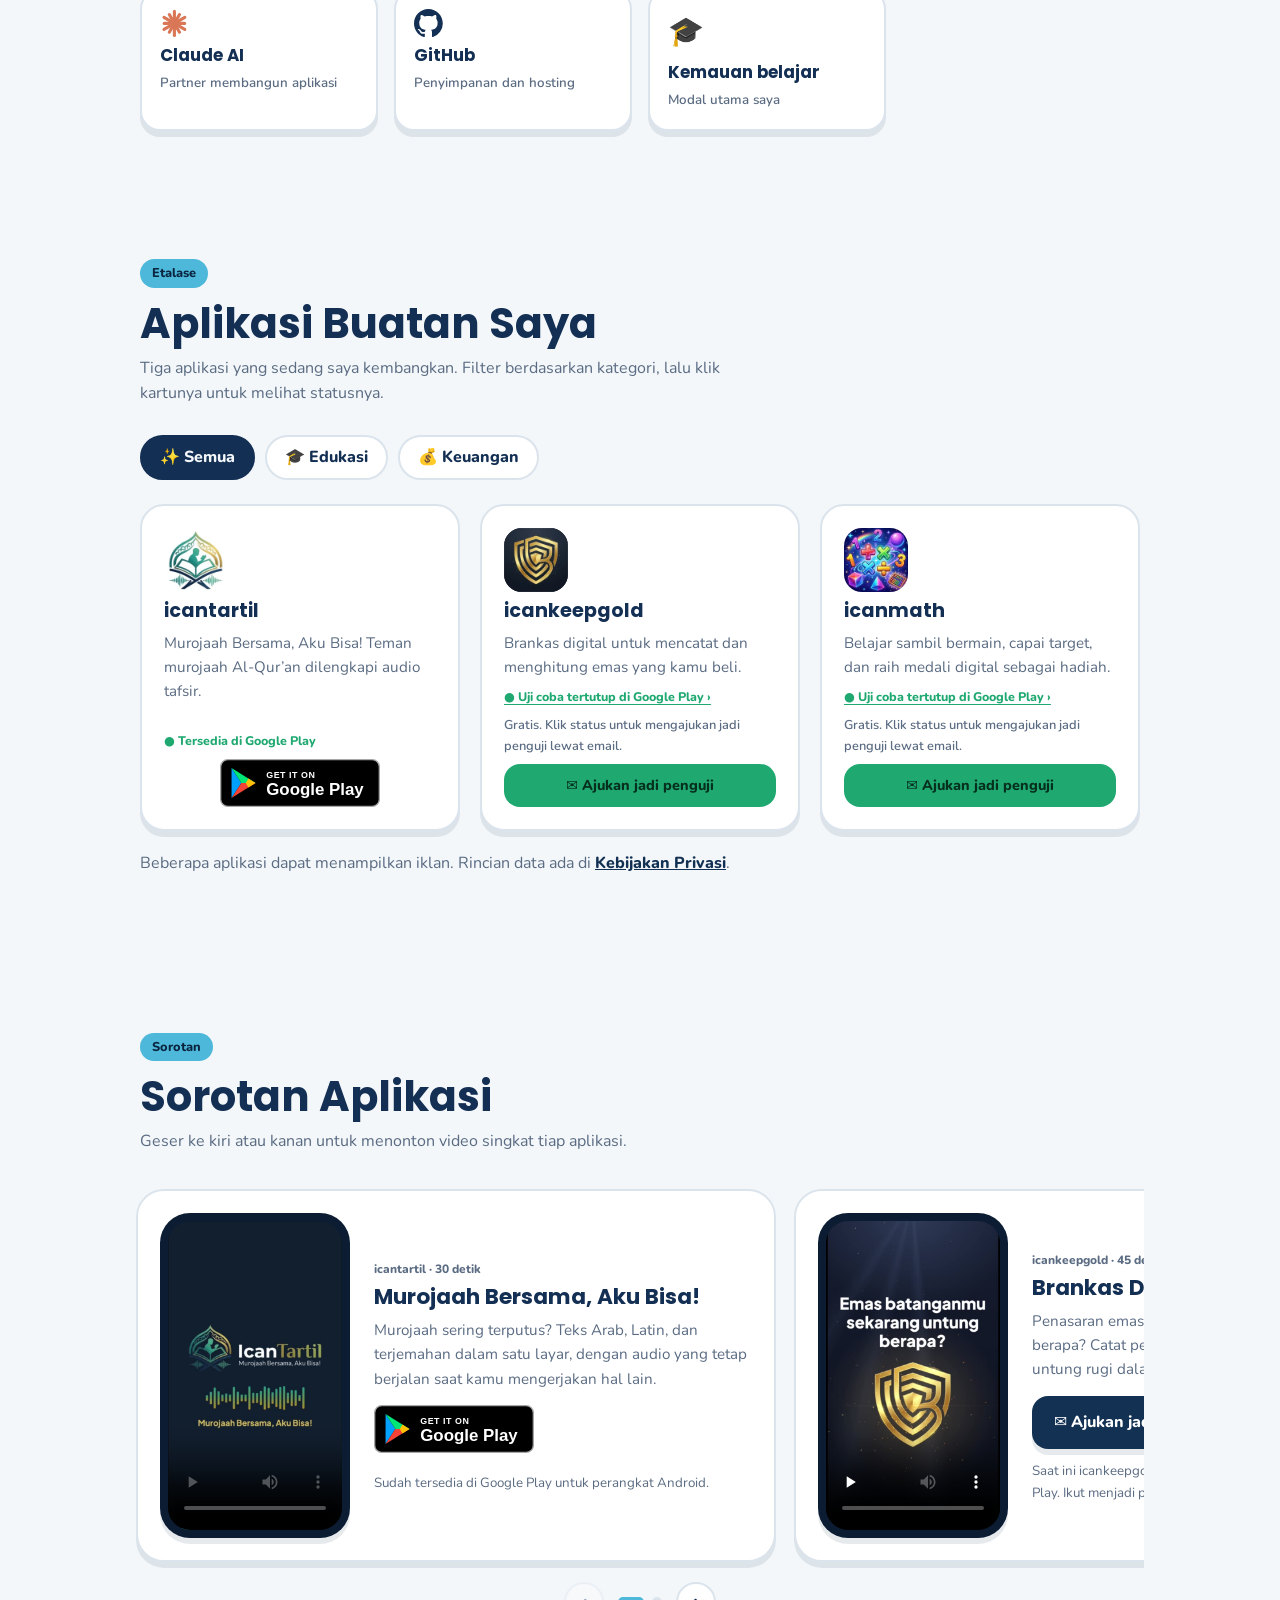
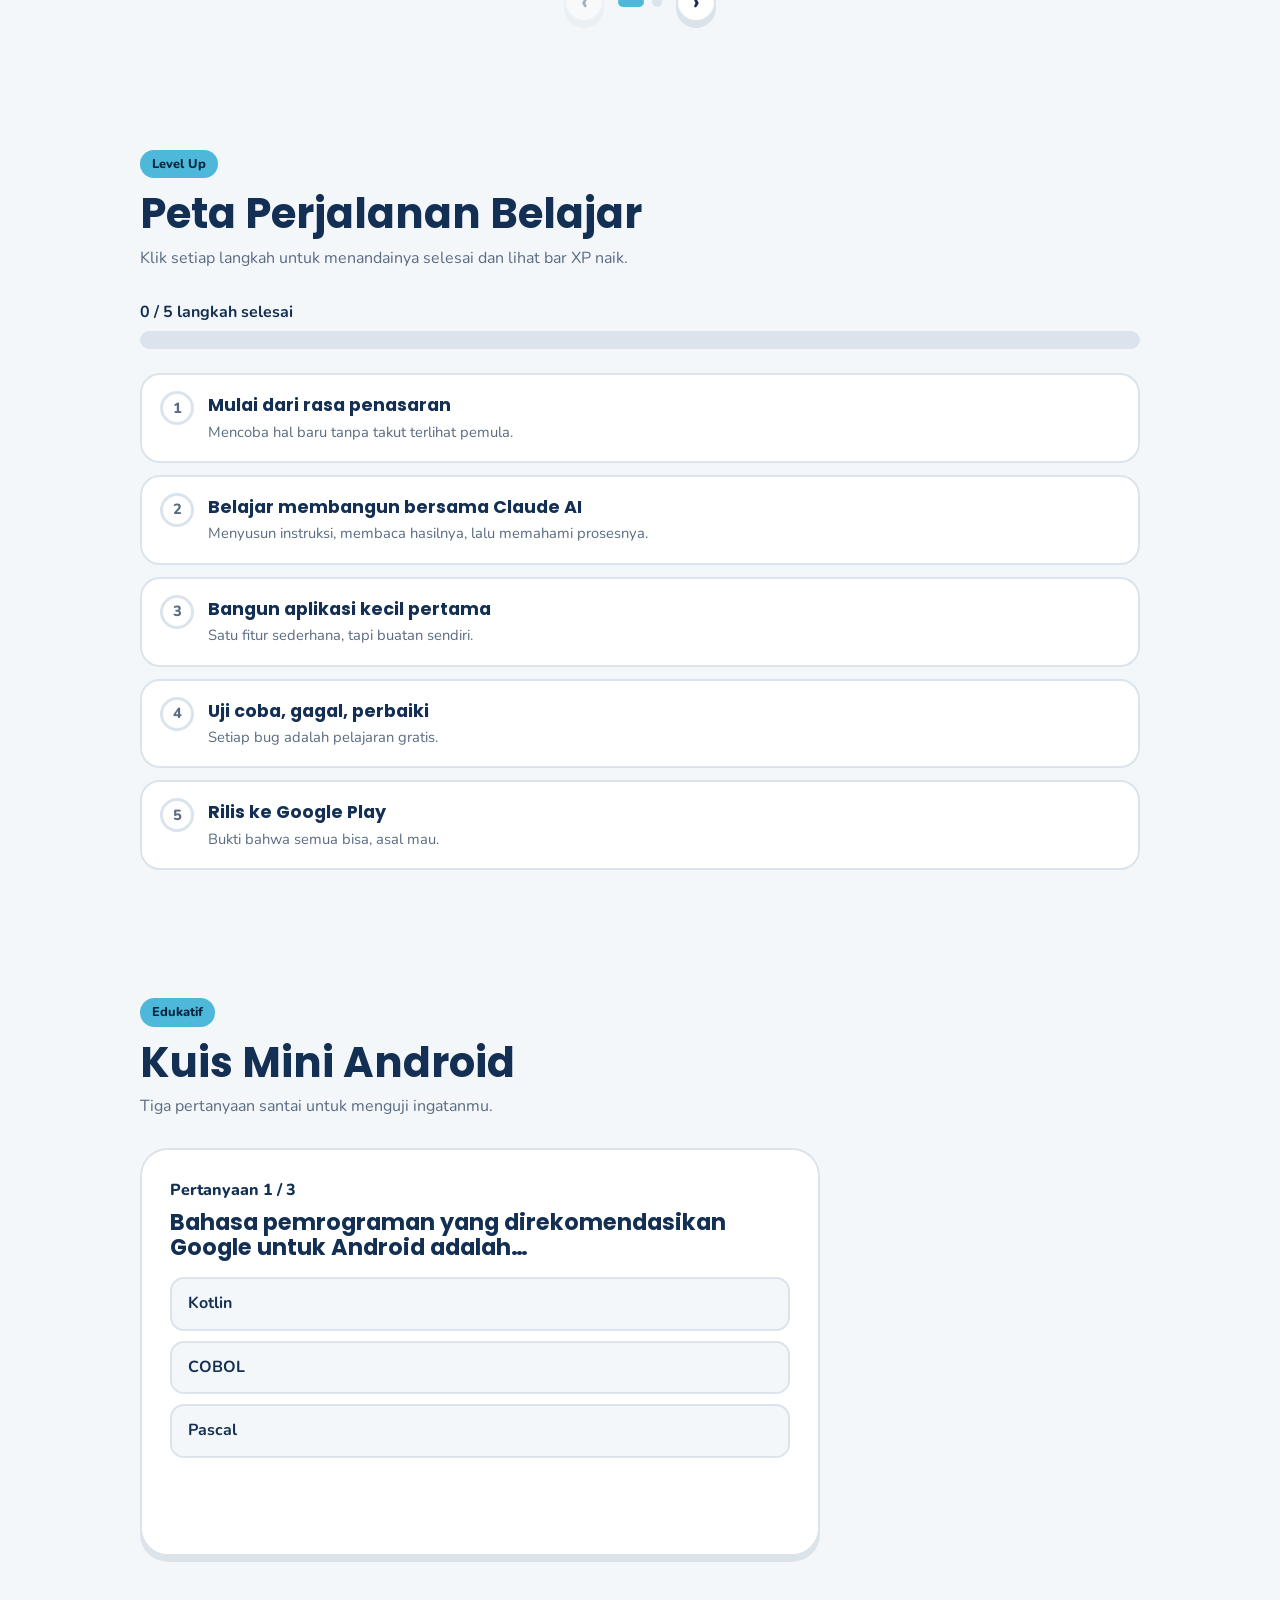
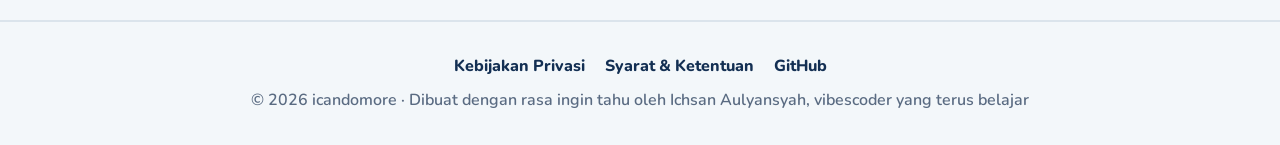
==== commit b00dc274: "Update print statement from 'Hello' to 'Goodbye'" ====
--- a/index.html
+++ b/index.html
@@ -74,6 +74,8 @@
 .st{font-size:.78rem;font-weight:800;color:var(--g)}
 .app .btn{padding:10px 16px;font-size:.9rem;justify-content:center;box-shadow:none;background:var(--g);color:#06301e}
 .hide{display:none}
+.gp{display:inline-block;line-height:0;transition:transform .15s}.gp:hover{transform:translateY(-3px)}.gp svg{height:48px;width:auto;display:block}.app .gp{align-self:center}
+.tech span svg{width:1.8rem;height:1.8rem;display:block}.fl svg{width:15px;height:15px;vertical-align:-2px;margin-right:6px}
 /* journey */
 .bar{height:18px;background:var(--line);border-radius:99px;overflow:hidden;margin:6px 0 24px}
 .bar i{display:block;height:100%;width:0;background:linear-gradient(90deg,var(--g),var(--y));border-radius:99px;transition:width .5s cubic-bezier(.3,1.6,.5,1)}
@@ -121,6 +123,17 @@
 .vframe video{display:block;width:100%;aspect-ratio:9/16;border-radius:22px;background:#000;object-fit:cover}
 .vtext h3{font-size:1.6rem;margin-bottom:8px}.vtext p{color:var(--mute);max-width:46ch;margin:0 0 18px}.vtext small{display:block;color:var(--mute);margin-top:12px;max-width:46ch}
 @media(max-width:720px){.vid{grid-template-columns:1fr;justify-items:center;text-align:center}.vtext p,.vtext small{margin-left:auto;margin-right:auto}}
+.car{display:flex;gap:18px;overflow-x:auto;scroll-snap-type:x mandatory;scroll-behavior:smooth;padding:6px 4px 16px;margin:0 -4px;scrollbar-width:none;-webkit-overflow-scrolling:touch;outline:none}
+.car::-webkit-scrollbar{display:none}
+.slide{flex:0 0 min(640px,88%);scroll-snap-align:start;background:var(--card);border:2px solid var(--line);border-radius:28px;padding:22px;box-shadow:var(--sh);display:grid;grid-template-columns:auto 1fr;gap:24px;align-items:center}
+.slide .vframe{width:190px}
+.slide .vtext h3{font-size:1.35rem}.slide .vtext p{font-size:.95rem;margin-bottom:14px}
+.vl{display:inline-block;font-size:.75rem;font-weight:800;color:var(--mute);margin-bottom:6px}
+.cbar{display:flex;align-items:center;justify-content:center;gap:14px;margin-top:4px}
+.cb{width:40px;height:40px;border-radius:50%;border:2px solid var(--line);background:var(--card);color:var(--ink);font-size:1.4rem;font-weight:800;line-height:1;box-shadow:var(--sh);cursor:pointer;transition:transform .15s,border-color .15s}
+.cb:hover{border-color:var(--y);transform:translateY(-2px)}.cb:disabled{opacity:.35;cursor:default;transform:none}
+.dots{display:flex;gap:8px}.dots button{width:10px;height:10px;padding:0;border-radius:99px;border:0;background:var(--line);cursor:pointer;transition:width .2s,background .2s}.dots button.on{width:26px;background:var(--y)}
+@media(max-width:560px){.slide{grid-template-columns:1fr;justify-items:center;text-align:center;gap:16px}.slide .vframe{width:170px}.slide .vtext p,.slide .vtext small{margin-left:auto;margin-right:auto}}
 </style>
 </head>
 <body>
@@ -141,8 +154,8 @@
   <div class="stage">
     <div class="phone"><div class="screen"><b>Halo, Dunia!</b>
       <div class="chip">Belajar sedikit demi sedikit</div><div class="chip">Coba, gagal, ulangi</div><div class="chip">Rilis ke Play Store</div></div></div>
-    <span class="fl" style="top:8%;left:2%" data-m="Partner saya membangun aplikasi: saya memberi instruksi, Claude membantu menulis kodenya.">Claude AI</span>
-    <span class="fl" style="top:16%;right:0;animation-delay:.6s" data-m="Website ini disimpan di GitHub dan tayang lewat GitHub Pages.">GitHub</span>
+    <span class="fl" style="top:8%;left:2%" data-m="Partner saya membangun aplikasi: saya memberi instruksi, Claude membantu menulis kodenya."><svg viewBox="0 0 24 24" aria-hidden="true" fill="none" stroke="#D97757" stroke-width="2.6" stroke-linecap="round"><line x1="12" y1="12" x2="12.00" y2="2.00"/><line x1="12" y1="12" x2="16.25" y2="4.64"/><line x1="12" y1="12" x2="20.66" y2="7.00"/><line x1="12" y1="12" x2="20.50" y2="12.00"/><line x1="12" y1="12" x2="20.66" y2="17.00"/><line x1="12" y1="12" x2="16.25" y2="19.36"/><line x1="12" y1="12" x2="12.00" y2="22.00"/><line x1="12" y1="12" x2="7.75" y2="19.36"/><line x1="12" y1="12" x2="3.34" y2="17.00"/><line x1="12" y1="12" x2="3.50" y2="12.00"/><line x1="12" y1="12" x2="3.34" y2="7.00"/><line x1="12" y1="12" x2="7.75" y2="4.64"/></svg>Claude AI</span>
+    <span class="fl" style="top:16%;right:0;animation-delay:.6s" data-m="Website ini disimpan di GitHub dan tayang lewat GitHub Pages."><svg viewBox="0 0 16 16" aria-hidden="true" fill="currentColor"><path d="M8 0C3.58 0 0 3.58 0 8c0 3.54 2.29 6.53 5.47 7.59.4.07.55-.17.55-.38 0-.19-.01-.82-.01-1.49-2.01.37-2.53-.49-2.69-.94-.09-.23-.48-.94-.82-1.13-.28-.15-.68-.52-.01-.53.63-.01 1.08.58 1.23.82.72 1.21 1.87.87 2.33.66.07-.52.28-.87.51-1.07-1.78-.2-3.64-.89-3.64-3.95 0-.87.31-1.59.82-2.15-.08-.2-.36-1.02.08-2.12 0 0 .67-.21 2.2.82.64-.18 1.32-.27 2-.27.68 0 1.36.09 2 .27 1.53-1.04 2.2-.82 2.2-.82.44 1.1.16 1.92.08 2.12.51.56.82 1.27.82 2.15 0 3.07-1.87 3.75-3.65 3.95.29.25.54.73.54 1.48 0 1.07-.01 1.93-.01 2.2 0 .21.15.46.55.38A8.013 8.013 0 0016 8c0-4.42-3.58-8-8-8z"/></svg>GitHub</span>
     <span class="fl" style="bottom:12%;left:0;animation-delay:1.2s" data-m="Tujuan akhirnya: aplikasi rilis dan bisa dipakai semua orang.">Google Play</span>
   </div>
 </div>
@@ -167,7 +180,7 @@
   <span class="tag">Toolbox</span>
   <h2>Alat yang Saya Pakai</h2>
   <p class="sub">Saya membangun bersama AI dan belajar dari setiap langkahnya. Klik kartunya untuk cerita singkat.</p>
-  <div class="tech-grid"><button class="tech" data-m="Saya memberi instruksi, Claude membantu menulis dan menjelaskan kode, lalu saya belajar dari hasilnya."><span>✨</span><b>Claude AI</b><small>Partner membangun aplikasi</small></button><button class="tech" data-m="Website ini disimpan di GitHub dan ditayangkan lewat GitHub Pages."><span>🐙</span><b>GitHub</b><small>Penyimpanan dan hosting</small></button><button class="tech" data-m="Alat secanggih apa pun baru berjalan kalau ada kemauan. Semua bisa belajar!"><span>💪</span><b>Kemauan belajar</b><small>Modal utama saya</small></button></div>
+  <div class="tech-grid"><button class="tech" data-m="Saya memberi instruksi, Claude membantu menulis dan menjelaskan kode, lalu saya belajar dari hasilnya."><span><svg viewBox="0 0 24 24" aria-hidden="true" fill="none" stroke="#D97757" stroke-width="2.6" stroke-linecap="round"><line x1="12" y1="12" x2="12.00" y2="2.00"/><line x1="12" y1="12" x2="16.25" y2="4.64"/><line x1="12" y1="12" x2="20.66" y2="7.00"/><line x1="12" y1="12" x2="20.50" y2="12.00"/><line x1="12" y1="12" x2="20.66" y2="17.00"/><line x1="12" y1="12" x2="16.25" y2="19.36"/><line x1="12" y1="12" x2="12.00" y2="22.00"/><line x1="12" y1="12" x2="7.75" y2="19.36"/><line x1="12" y1="12" x2="3.34" y2="17.00"/><line x1="12" y1="12" x2="3.50" y2="12.00"/><line x1="12" y1="12" x2="3.34" y2="7.00"/><line x1="12" y1="12" x2="7.75" y2="4.64"/></svg></span><b>Claude AI</b><small>Partner membangun aplikasi</small></button><button class="tech" data-m="Website ini disimpan di GitHub dan ditayangkan lewat GitHub Pages."><span><svg viewBox="0 0 16 16" aria-hidden="true" fill="currentColor"><path d="M8 0C3.58 0 0 3.58 0 8c0 3.54 2.29 6.53 5.47 7.59.4.07.55-.17.55-.38 0-.19-.01-.82-.01-1.49-2.01.37-2.53-.49-2.69-.94-.09-.23-.48-.94-.82-1.13-.28-.15-.68-.52-.01-.53.63-.01 1.08.58 1.23.82.72 1.21 1.87.87 2.33.66.07-.52.28-.87.51-1.07-1.78-.2-3.64-.89-3.64-3.95 0-.87.31-1.59.82-2.15-.08-.2-.36-1.02.08-2.12 0 0 .67-.21 2.2.82.64-.18 1.32-.27 2-.27.68 0 1.36.09 2 .27 1.53-1.04 2.2-.82 2.2-.82.44 1.1.16 1.92.08 2.12.51.56.82 1.27.82 2.15 0 3.07-1.87 3.75-3.65 3.95.29.25.54.73.54 1.48 0 1.07-.01 1.93-.01 2.2 0 .21.15.46.55.38A8.013 8.013 0 0016 8c0-4.42-3.58-8-8-8z"/></svg></span><b>GitHub</b><small>Penyimpanan dan hosting</small></button><button class="tech" data-m="Alat secanggih apa pun baru berjalan kalau ada kemauan. Semua bisa belajar!"><span>🎓</span><b>Kemauan belajar</b><small>Modal utama saya</small></button></div>
 </div></section>
 
 <section id="aplikasi"><div class="wrap">
@@ -183,22 +196,19 @@
 
 <section id="video"><div class="wrap">
   <span class="tag">Sorotan</span>
-  <h2>icantartil dalam 30 detik</h2>
-  <p class="sub">Murojaah sering terputus? Tonton video singkat ini untuk melihat cara kerja icantartil.</p>
-  <div class="vid">
-    <div class="vframe"><video controls playsinline preload="metadata" poster="video/poster.jpg"><source src="video/icantartil-promo.mp4" type="video/mp4">Browser kamu belum mendukung pemutar video.</video></div>
-    <div class="vtext"><h3>Murojaah Bersama, Aku Bisa!</h3><p>Teks Arab, Latin, dan terjemahan dalam satu layar, dengan audio yang tetap berjalan saat kamu mengerjakan hal lain.</p><a class="btn p" href="https://play.google.com/store/apps/details?id=id.icantartil.app" target="_blank" rel="noopener">▶ Dapatkan di Google Play</a><small>Sudah tersedia di Google Play untuk perangkat Android.</small></div>
-  </div>
-</div></section>
-
-<section id="iklan-icankeepgold"><div class="wrap">
-  <span class="tag">Sorotan</span>
-  <h2>icankeepgold dalam 45 detik</h2>
-  <p class="sub">Penasaran emas batanganmu sekarang untung berapa? Tonton video singkat ini untuk melihat cara kerja icankeepgold.</p>
-  <div class="vid">
-    <div class="vframe"><video controls playsinline preload="none" poster="video/poster-icankeepgold.jpg"><source src="video/icankeepgold-promo.mp4" type="video/mp4">Browser kamu belum mendukung pemutar video.</video></div>
-    <div class="vtext"><h3>Brankas Digital untuk Emasmu</h3><p>Catat pembelian emas, pantau nilainya, dan hitung untung rugi dalam satu aplikasi.</p><a class="btn p" id="kg-tester" href="mailto:icandomoredev@gmail.com">✉️ Ajukan jadi penguji</a><small>Saat ini icankeepgold masih dalam uji coba tertutup di Google Play. Ikut menjadi penguji gratis.</small></div>
-  </div>
+  <h2>Sorotan Aplikasi</h2>
+  <p class="sub">Geser ke kiri atau kanan untuk menonton video singkat tiap aplikasi.</p>
+  <div class="car" id="car" tabindex="0" aria-label="Video sorotan aplikasi">
+    <article class="slide" id="sorotan-icantartil">
+      <div class="vframe"><video controls playsinline preload="metadata" poster="video/poster.jpg"><source src="video/icantartil-promo.mp4" type="video/mp4">Browser kamu belum mendukung pemutar video.</video></div>
+      <div class="vtext"><span class="vl">icantartil · 30 detik</span><h3>Murojaah Bersama, Aku Bisa!</h3><p>Murojaah sering terputus? Teks Arab, Latin, dan terjemahan dalam satu layar, dengan audio yang tetap berjalan saat kamu mengerjakan hal lain.</p><a class="gp" href="https://play.google.com/store/apps/details?id=id.icantartil.app" target="_blank" rel="noopener" aria-label="Get it on Google Play"><svg viewBox="0 0 180 54" role="img" aria-label="Get it on Google Play" xmlns="http://www.w3.org/2000/svg"><rect x=".75" y=".75" width="178.5" height="52.5" rx="8" fill="#000" stroke="#a6a6a6" stroke-width="1.5"/><polygon points="13,10 13,44 24,27" fill="#00A0FF"/><polygon points="13,10 24,27 40,27" fill="#00E676"/><polygon points="13,44 24,27 40,27" fill="#F44336"/><polygon points="32,22 40,27 32,32 29,27" fill="#FFC107"/><text x="52" y="21" fill="#fff" font-family="Arial,Helvetica,sans-serif" font-size="10" font-weight="600" letter-spacing=".6">GET IT ON</text><text x="52" y="40" fill="#fff" font-family="Arial,Helvetica,sans-serif" font-size="19" font-weight="700">Google Play</text></svg></a><small>Sudah tersedia di Google Play untuk perangkat Android.</small></div>
+    </article>
+    <article class="slide" id="iklan-icankeepgold">
+      <div class="vframe"><video controls playsinline preload="none" poster="video/poster-icankeepgold.jpg"><source src="video/icankeepgold-promo.mp4" type="video/mp4">Browser kamu belum mendukung pemutar video.</video></div>
+      <div class="vtext"><span class="vl">icankeepgold · 45 detik</span><h3>Brankas Digital untuk Emasmu</h3><p>Penasaran emas batanganmu sekarang untung berapa? Catat pembelian, pantau nilainya, dan hitung untung rugi dalam satu aplikasi.</p><a class="btn p" id="kg-tester" href="mailto:ican.aulya@gmail.com">✉️ Ajukan jadi penguji</a><small>Saat ini icankeepgold masih dalam uji coba tertutup di Google Play. Ikut menjadi penguji gratis.</small></div>
+    </article>
+  </div>
+  <div class="cbar"><button class="cb" id="cprev" aria-label="Sebelumnya">‹</button><span class="dots" id="cdots"></span><button class="cb" id="cnext" aria-label="Berikutnya">›</button></div>
 </div></section>
 
 <section id="perjalanan"><div class="wrap">
@@ -228,9 +238,10 @@
 document.querySelectorAll('.fl').forEach(e=>e.onclick=()=>toast(e.dataset.m));
 
 const IMG={icantartil:'[data-uri]',icanmath:'[data-uri]',icankeepgold:'[data-uri]'};
-const MAIL='icandomoredev@gmail.com';
+const MAIL='ican.aulya@gmail.com';
 const tester=n=>'mailto:'+MAIL+'?subject='+encodeURIComponent('Pengajuan penguji uji coba tertutup '+n)+'&body='+encodeURIComponent('Halo Ichsan,\n\nSaya ingin ikut uji coba tertutup '+n+' (gratis).\n\nEmail Google/Gmail yang saya pakai di Play Store:\nNama:\n\nTerima kasih!');
 const esc=s=>s.replace(/&/g,'&amp;');
+const GP='<svg viewBox="0 0 180 54" role="img" aria-label="Get it on Google Play" xmlns="http://www.w3.org/2000/svg"><rect x=".75" y=".75" width="178.5" height="52.5" rx="8" fill="#000" stroke="#a6a6a6" stroke-width="1.5"/><polygon points="13,10 13,44 24,27" fill="#00A0FF"/><polygon points="13,10 24,27 40,27" fill="#00E676"/><polygon points="13,44 24,27 40,27" fill="#F44336"/><polygon points="32,22 40,27 32,32 29,27" fill="#FFC107"/><text x="52" y="21" fill="#fff" font-family="Arial,Helvetica,sans-serif" font-size="10" font-weight="600" letter-spacing=".6">GET IT ON</text><text x="52" y="40" fill="#fff" font-family="Arial,Helvetica,sans-serif" font-size="19" font-weight="700">Google Play</text></svg>';
 const APPS=[
  {n:'icantartil',d:'Murojaah Bersama, Aku Bisa! Teman murojaah Al-Qur’an dilengkapi audio tafsir.',c:'edu',i:'📖',b:'#ffffff',s:'● Tersedia di Google Play',k:'#1fa971',p:'https://play.google.com/store/apps/details?id=id.icantartil.app'},
  {n:'icankeepgold',d:'Brankas digital untuk mencatat dan menghitung emas yang kamu beli.',c:'fin',i:'🪙',b:'#161c2c',s:'● Uji coba tertutup di Google Play',k:'#1fa971',m:1},
@@ -240,7 +251,7 @@
  const ic=IMG[a.n]?`<img src="${IMG[a.n]}" alt="Ikon ${a.n}" width="64" height="64">`:a.i;
  const mail=a.m?esc(tester(a.n)):'';
  const st=a.m?`<a class="st" style="color:${a.k}" href="${mail}">${a.s} ›</a><small class="fr">Gratis. Klik status untuk mengajukan jadi penguji lewat email.</small>`:`<span class="st" style="color:${a.k}">${a.s}</span>`;
- const btn=a.p?`<a class="btn" href="${a.p}" target="_blank" rel="noopener">▶ Dapatkan di Google Play</a>`:a.m?`<a class="btn" href="${mail}">✉️ Ajukan jadi penguji</a>`:`<button class="btn" data-t="${a.t}">ℹ️ Lihat status</button>`;
+ const btn=a.p?`<a class="gp" href="${a.p}" target="_blank" rel="noopener" aria-label="Get it on Google Play">${GP}</a>`:a.m?`<a class="btn" href="${mail}">✉️ Ajukan jadi penguji</a>`:`<button class="btn" data-t="${a.t}">ℹ️ Lihat status</button>`;
  return `<article class="app" data-c="${a.c}"><div class="ic" style="background:${a.b}">${ic}</div><h3>${a.n}</h3><p>${a.d}</p>${st}${btn}</article>`}).join('');
 $('#kg-tester').href=tester('icankeepgold');
 grid.onclick=e=>{const b=e.target.closest('button[data-t]');if(b)toast(b.dataset.t)};
@@ -278,6 +289,19 @@
   $('#nx').onclick=()=>{qi++;show()}})}
 show();
 document.querySelectorAll('.tech').forEach(b=>b.onclick=()=>toast(b.dataset.m));
+
+const car=$('#car'),slides=[...car.children],dots=$('#cdots');
+dots.innerHTML=slides.map((_,i)=>`<button aria-label="Video ${i+1}"></button>`).join('');
+const cur=()=>{let b=0,d=1e9;slides.forEach((e,i)=>{const x=Math.abs(e.offsetLeft-car.offsetLeft-car.scrollLeft);if(x<d){d=x;b=i}});return b};
+const go=i=>{i=Math.max(0,Math.min(slides.length-1,i));car.scrollTo({left:slides[i].offsetLeft-car.offsetLeft,behavior:'smooth'})};
+let ct;const upd=()=>{const c=cur();[...dots.children].forEach((d,i)=>d.classList.toggle('on',i===c));$('#cprev').disabled=c===0;$('#cnext').disabled=c===slides.length-1;
+ slides.forEach((e,i)=>{if(i!==c){const v=e.querySelector('video');if(v&&!v.paused)v.pause()}})};
+car.addEventListener('scroll',()=>{clearTimeout(ct);ct=setTimeout(upd,80)},{passive:true});
+$('#cprev').onclick=()=>go(cur()-1);$('#cnext').onclick=()=>go(cur()+1);
+dots.onclick=e=>{const b=e.target.closest('button');if(b)go([...dots.children].indexOf(b))};
+car.onkeydown=e=>{if(e.key==='ArrowRight'){e.preventDefault();go(cur()+1)}if(e.key==='ArrowLeft'){e.preventDefault();go(cur()-1)}};
+const hs=()=>{const i=slides.findIndex(e=>'#'+e.id===location.hash);if(i>=0){document.getElementById('video').scrollIntoView();go(i)}};
+addEventListener('hashchange',hs);upd();hs();
 </script>
 </body>
 </html>
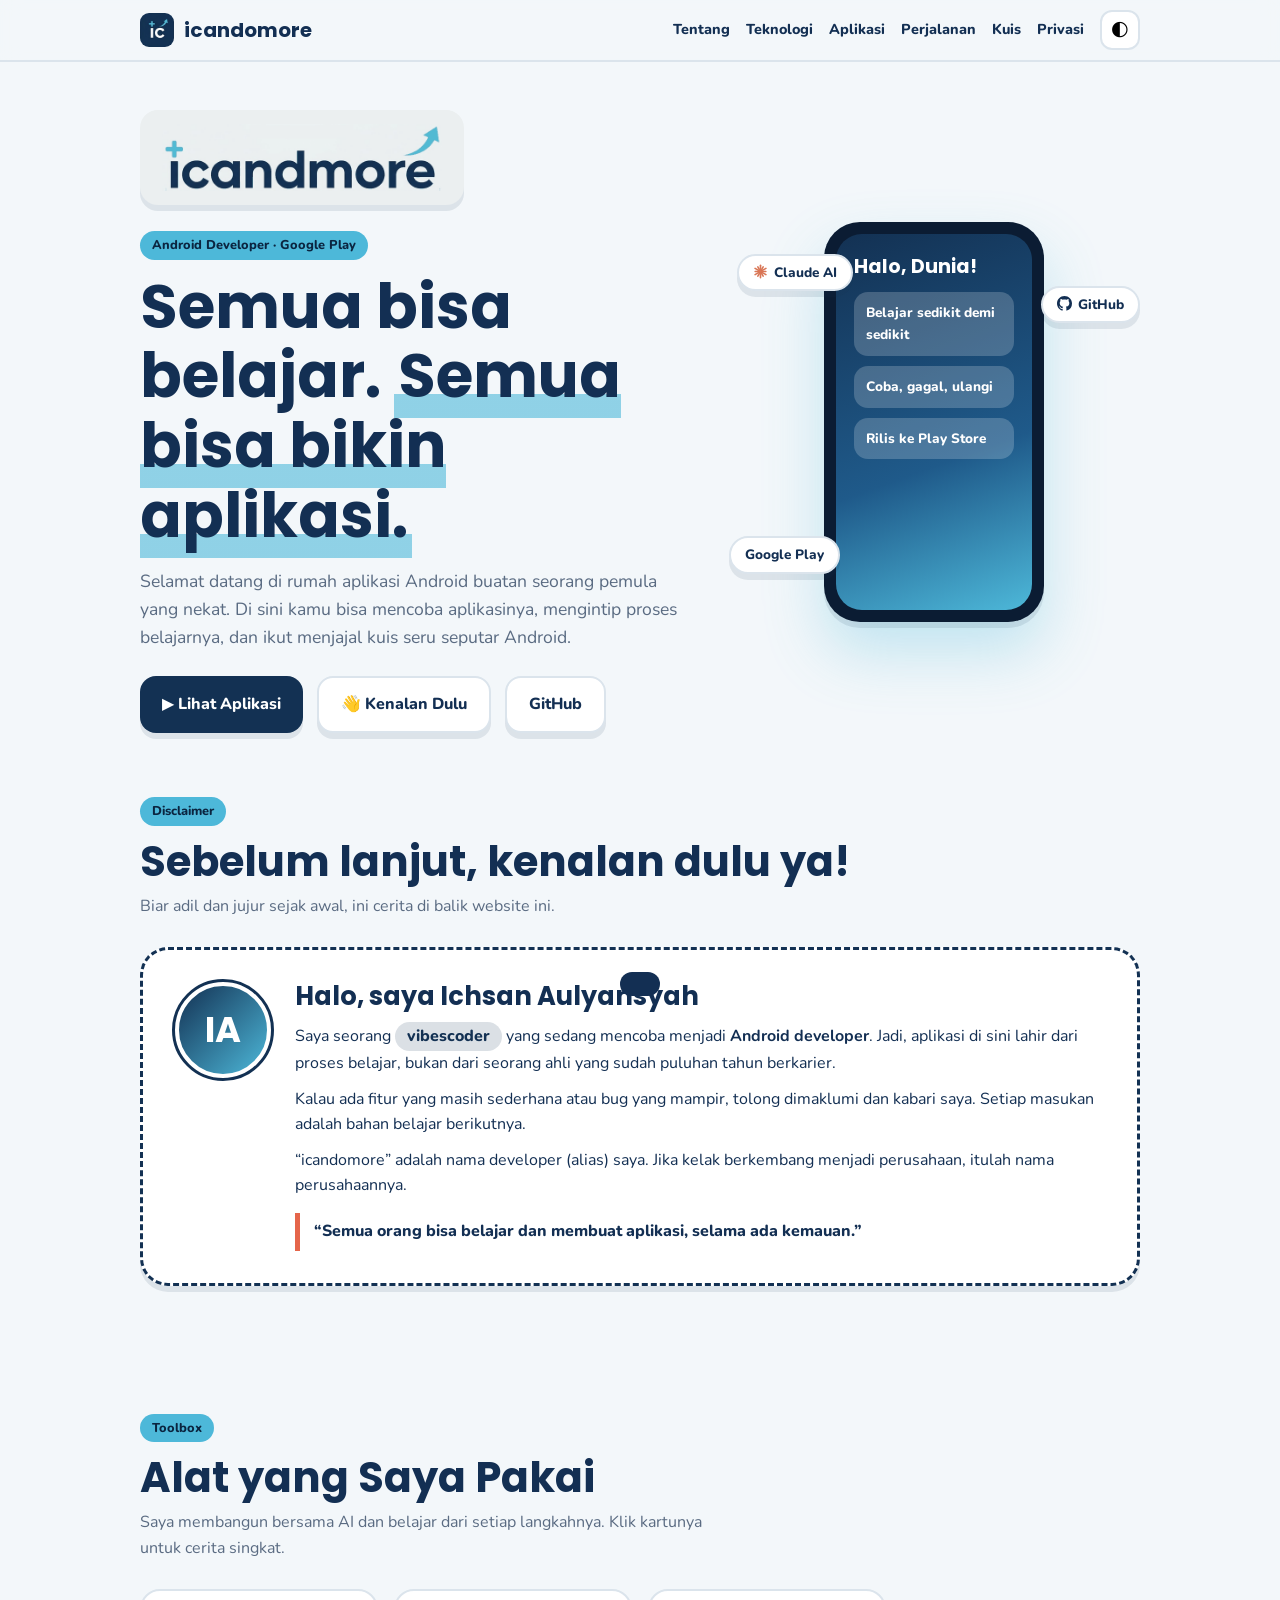
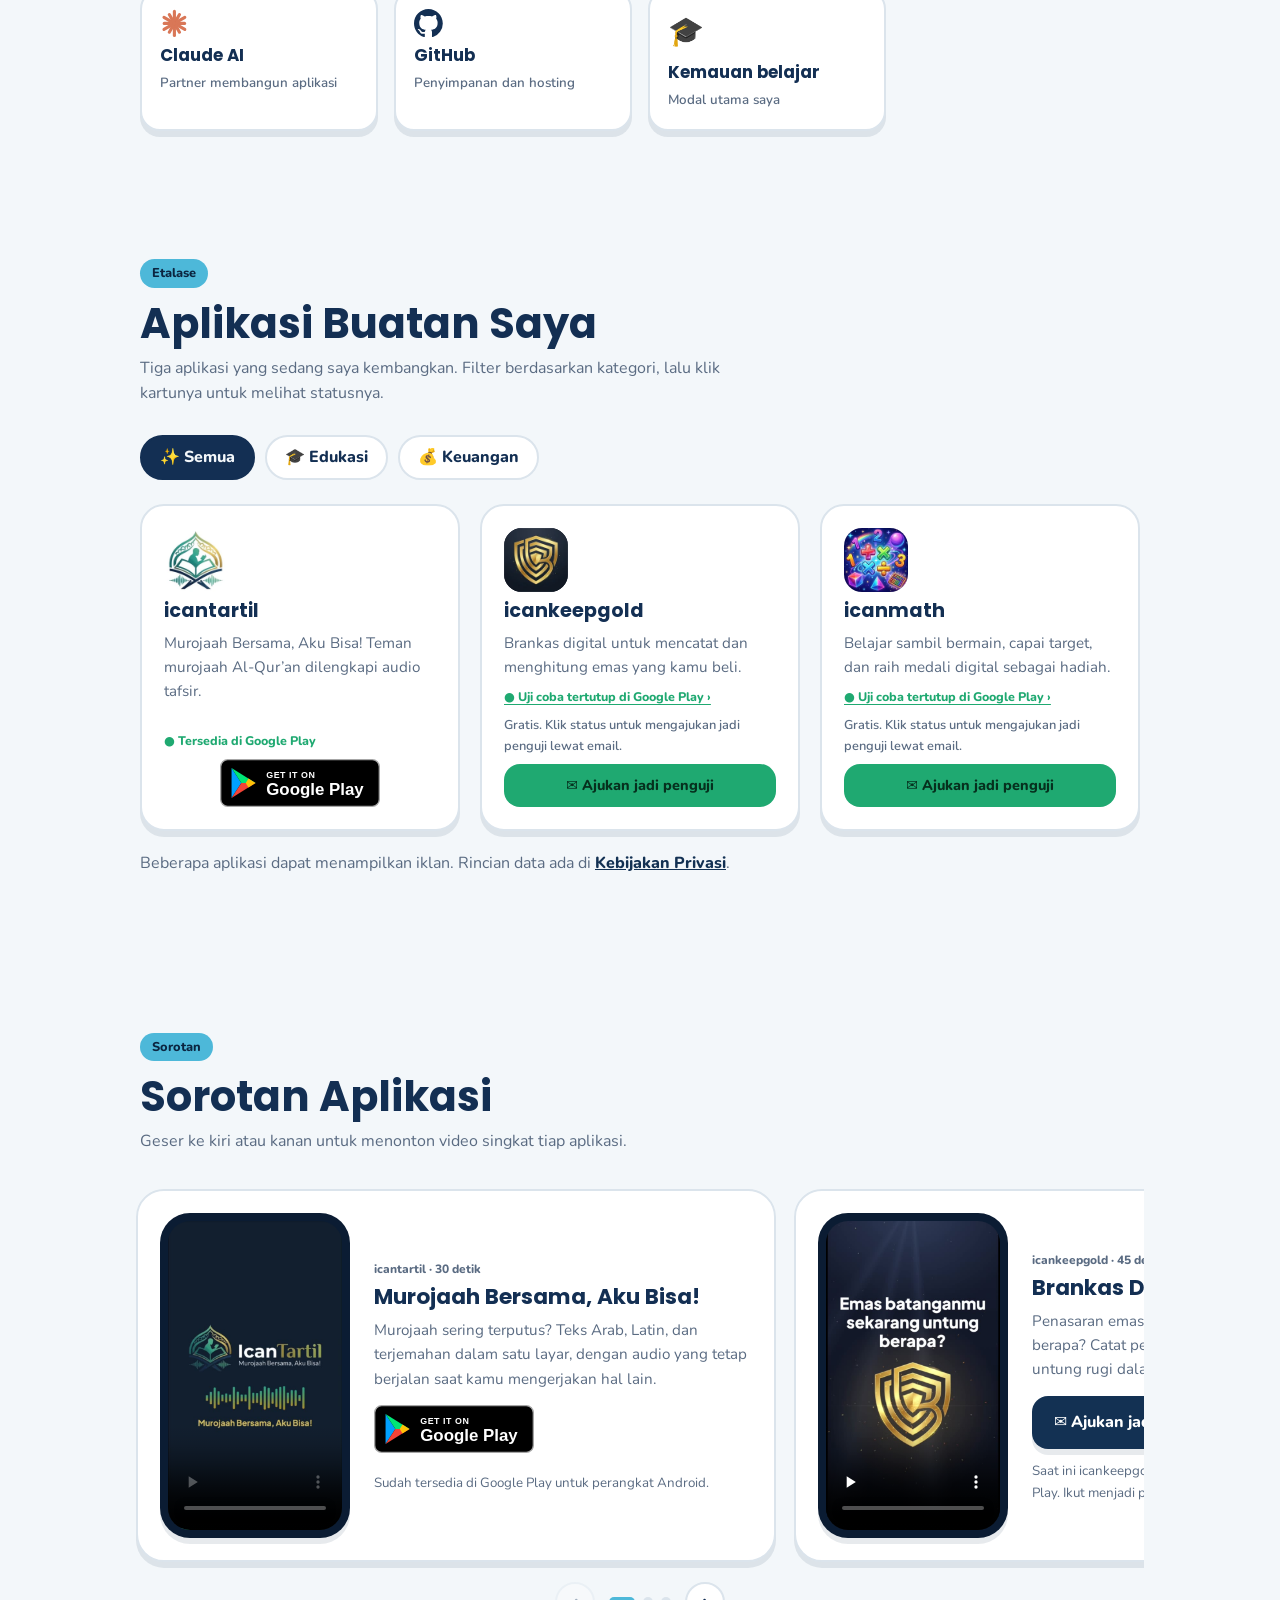
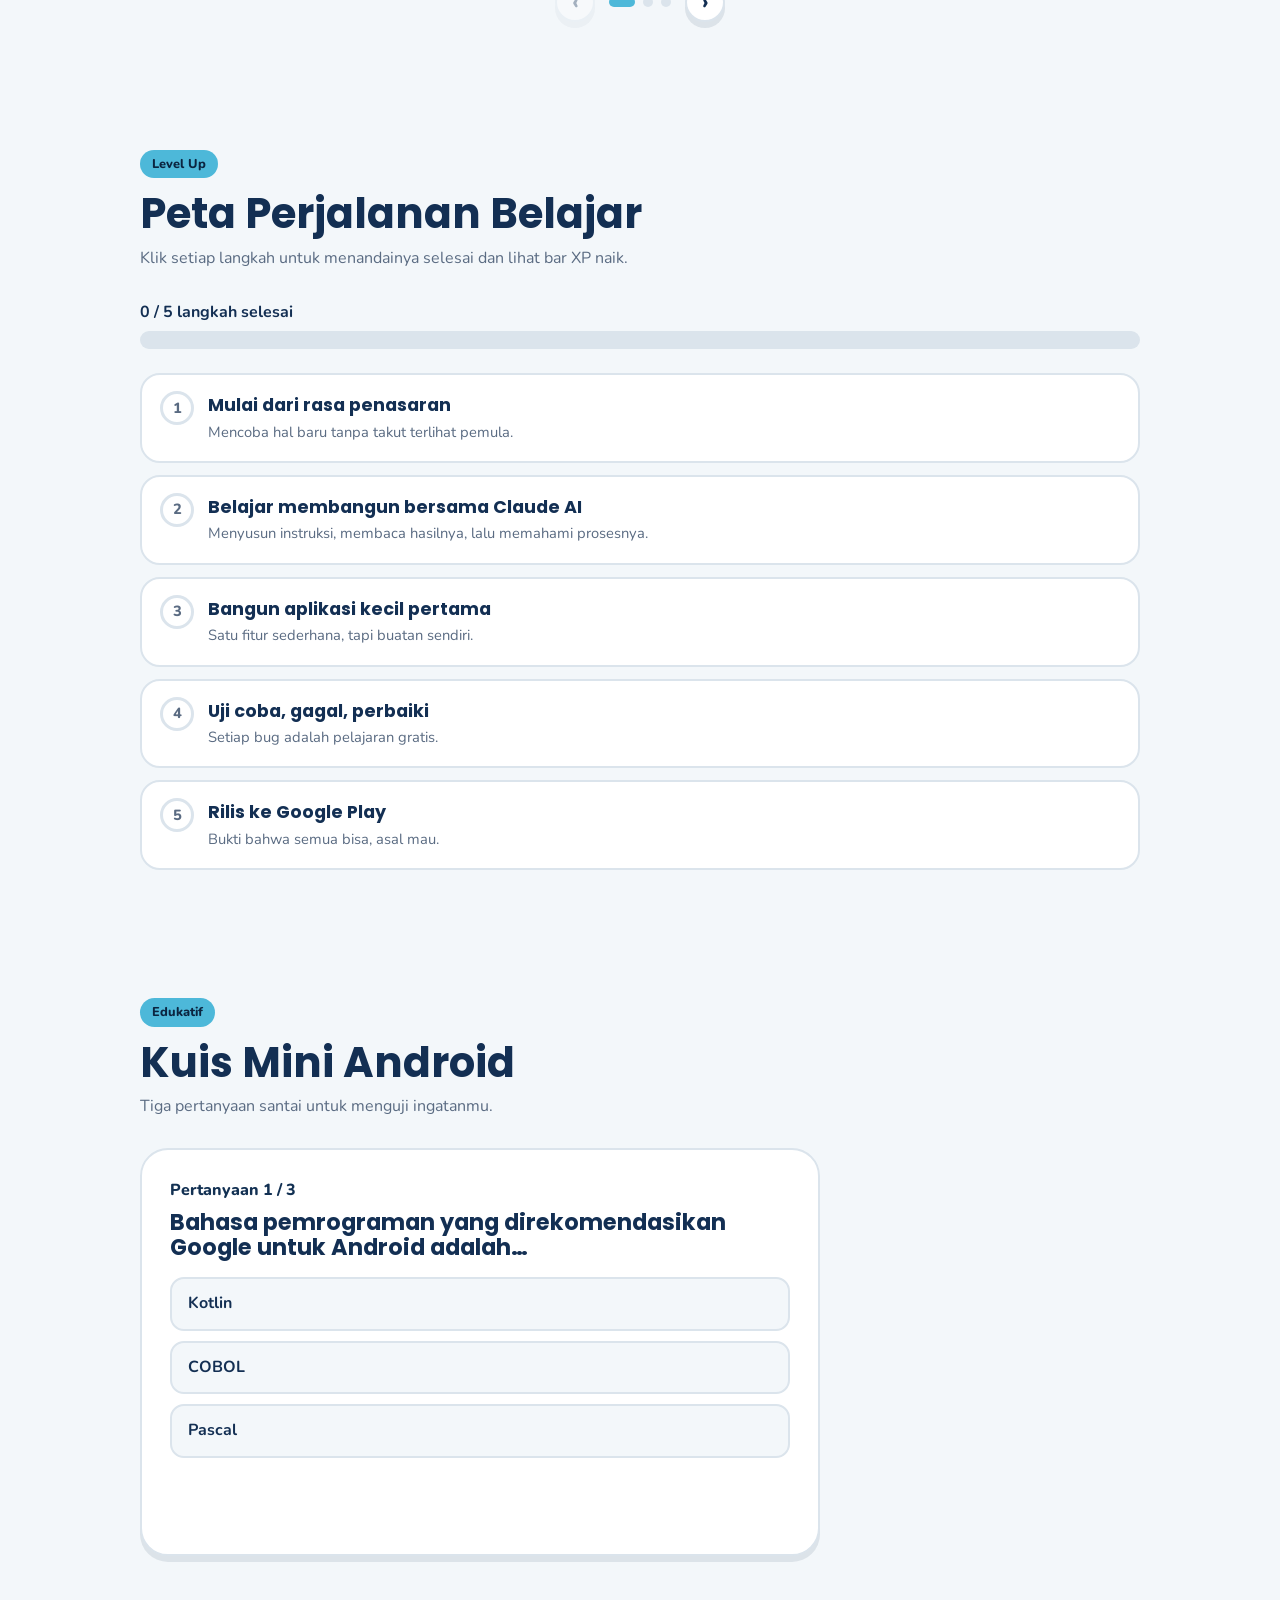
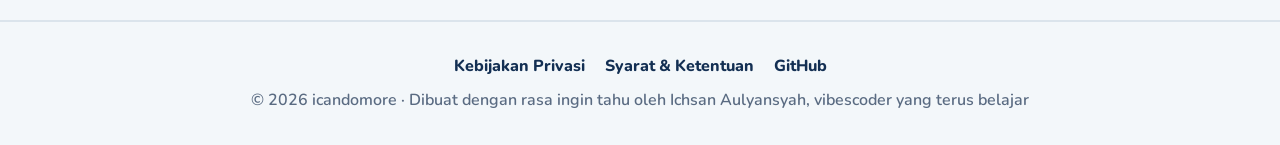
==== commit f5a63f26: "Add files via upload" ====
--- a/index.html
+++ b/index.html
@@ -207,6 +207,10 @@
       <div class="vframe"><video controls playsinline preload="none" poster="video/poster-icankeepgold.jpg"><source src="video/icankeepgold-promo.mp4" type="video/mp4">Browser kamu belum mendukung pemutar video.</video></div>
       <div class="vtext"><span class="vl">icankeepgold · 45 detik</span><h3>Brankas Digital untuk Emasmu</h3><p>Penasaran emas batanganmu sekarang untung berapa? Catat pembelian, pantau nilainya, dan hitung untung rugi dalam satu aplikasi.</p><a class="btn p" id="kg-tester" href="mailto:ican.aulya@gmail.com">✉️ Ajukan jadi penguji</a><small>Saat ini icankeepgold masih dalam uji coba tertutup di Google Play. Ikut menjadi penguji gratis.</small></div>
     </article>
+    <article class="slide" id="sorotan-icanmath">
+      <div class="vframe"><video controls playsinline preload="none" poster="video/poster-icanmath.jpg"><source src="video/icanmath-promo.mp4" type="video/mp4">Browser kamu belum mendukung pemutar video.</video></div>
+      <div class="vtext"><span class="vl">icanmath · 53 detik</span><h3>Matematika Jadi Petualangan</h3><p>Anak bilang matematika itu membosankan? Belajar sambil bermain, capai target, dan raih medali digital sebagai hadiah.</p><a class="btn p" id="math-tester" href="mailto:ican.aulya@gmail.com">✉️ Ajukan jadi penguji</a><small>Saat ini icanmath masih dalam uji coba tertutup di Google Play. Ikut menjadi penguji gratis.</small></div>
+    </article>
   </div>
   <div class="cbar"><button class="cb" id="cprev" aria-label="Sebelumnya">‹</button><span class="dots" id="cdots"></span><button class="cb" id="cnext" aria-label="Berikutnya">›</button></div>
 </div></section>
@@ -254,6 +258,7 @@
  const btn=a.p?`<a class="gp" href="${a.p}" target="_blank" rel="noopener" aria-label="Get it on Google Play">${GP}</a>`:a.m?`<a class="btn" href="${mail}">✉️ Ajukan jadi penguji</a>`:`<button class="btn" data-t="${a.t}">ℹ️ Lihat status</button>`;
  return `<article class="app" data-c="${a.c}"><div class="ic" style="background:${a.b}">${ic}</div><h3>${a.n}</h3><p>${a.d}</p>${st}${btn}</article>`}).join('');
 $('#kg-tester').href=tester('icankeepgold');
+$('#math-tester').href=tester('icanmath');
 grid.onclick=e=>{const b=e.target.closest('button[data-t]');if(b)toast(b.dataset.t)};
 $('#filters').onclick=e=>{const f=e.target.closest('.f');if(!f)return;document.querySelectorAll('.f').forEach(x=>x.classList.toggle('on',x===f));
  grid.querySelectorAll('.app').forEach(a=>a.classList.toggle('hide',f.dataset.c!=='all'&&a.dataset.c!==f.dataset.c))};
